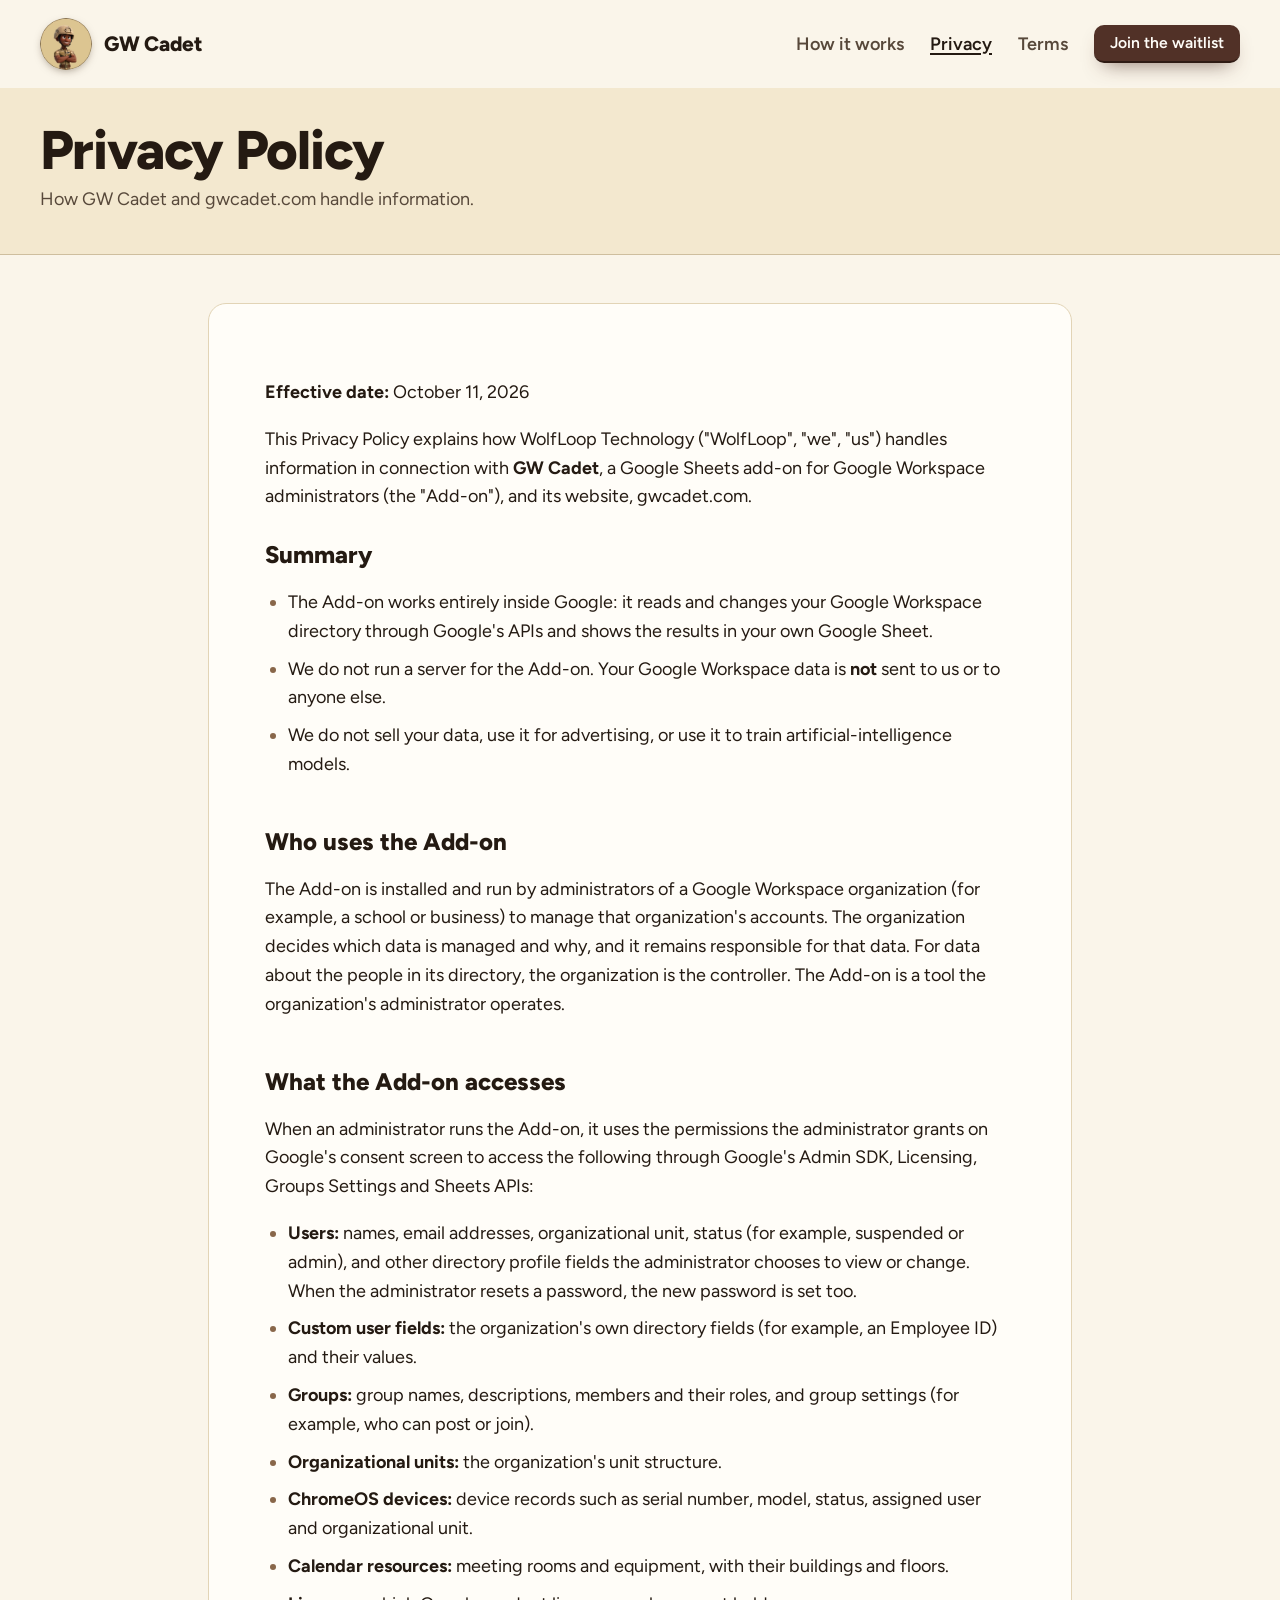
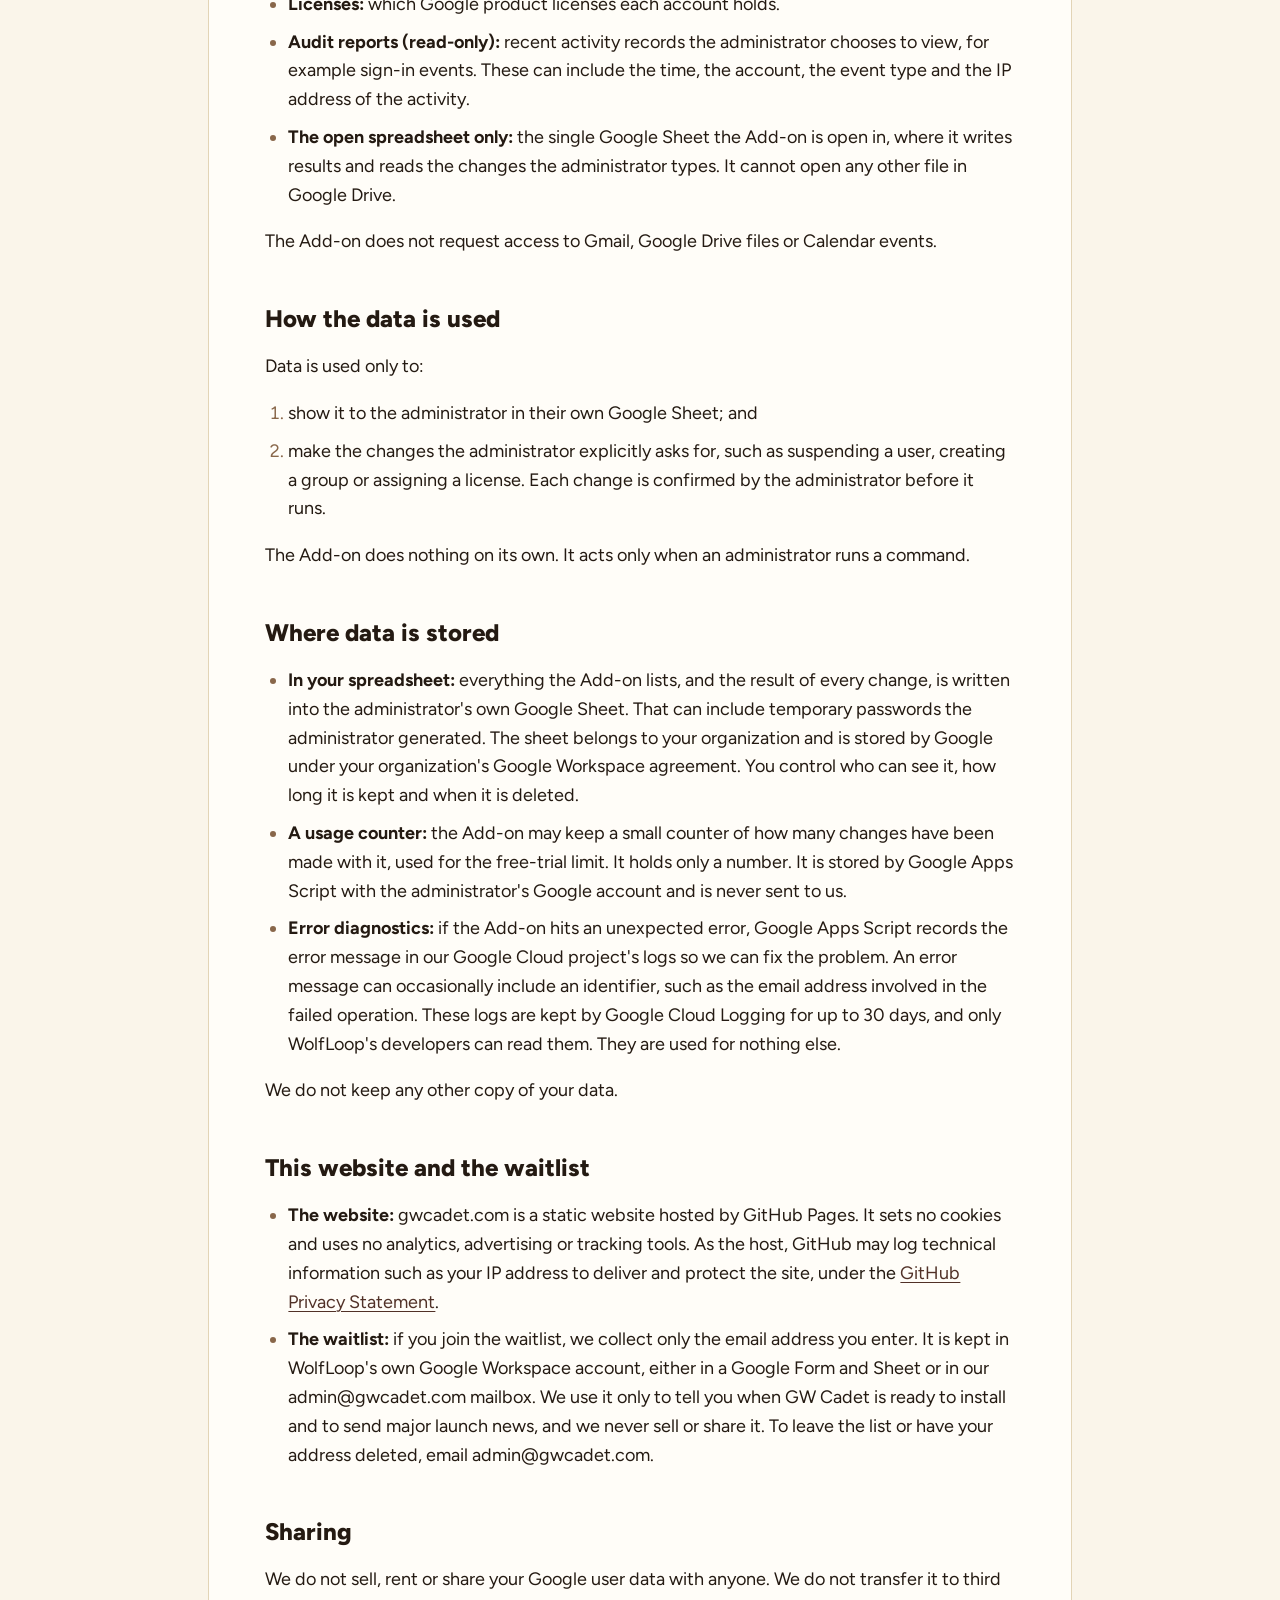
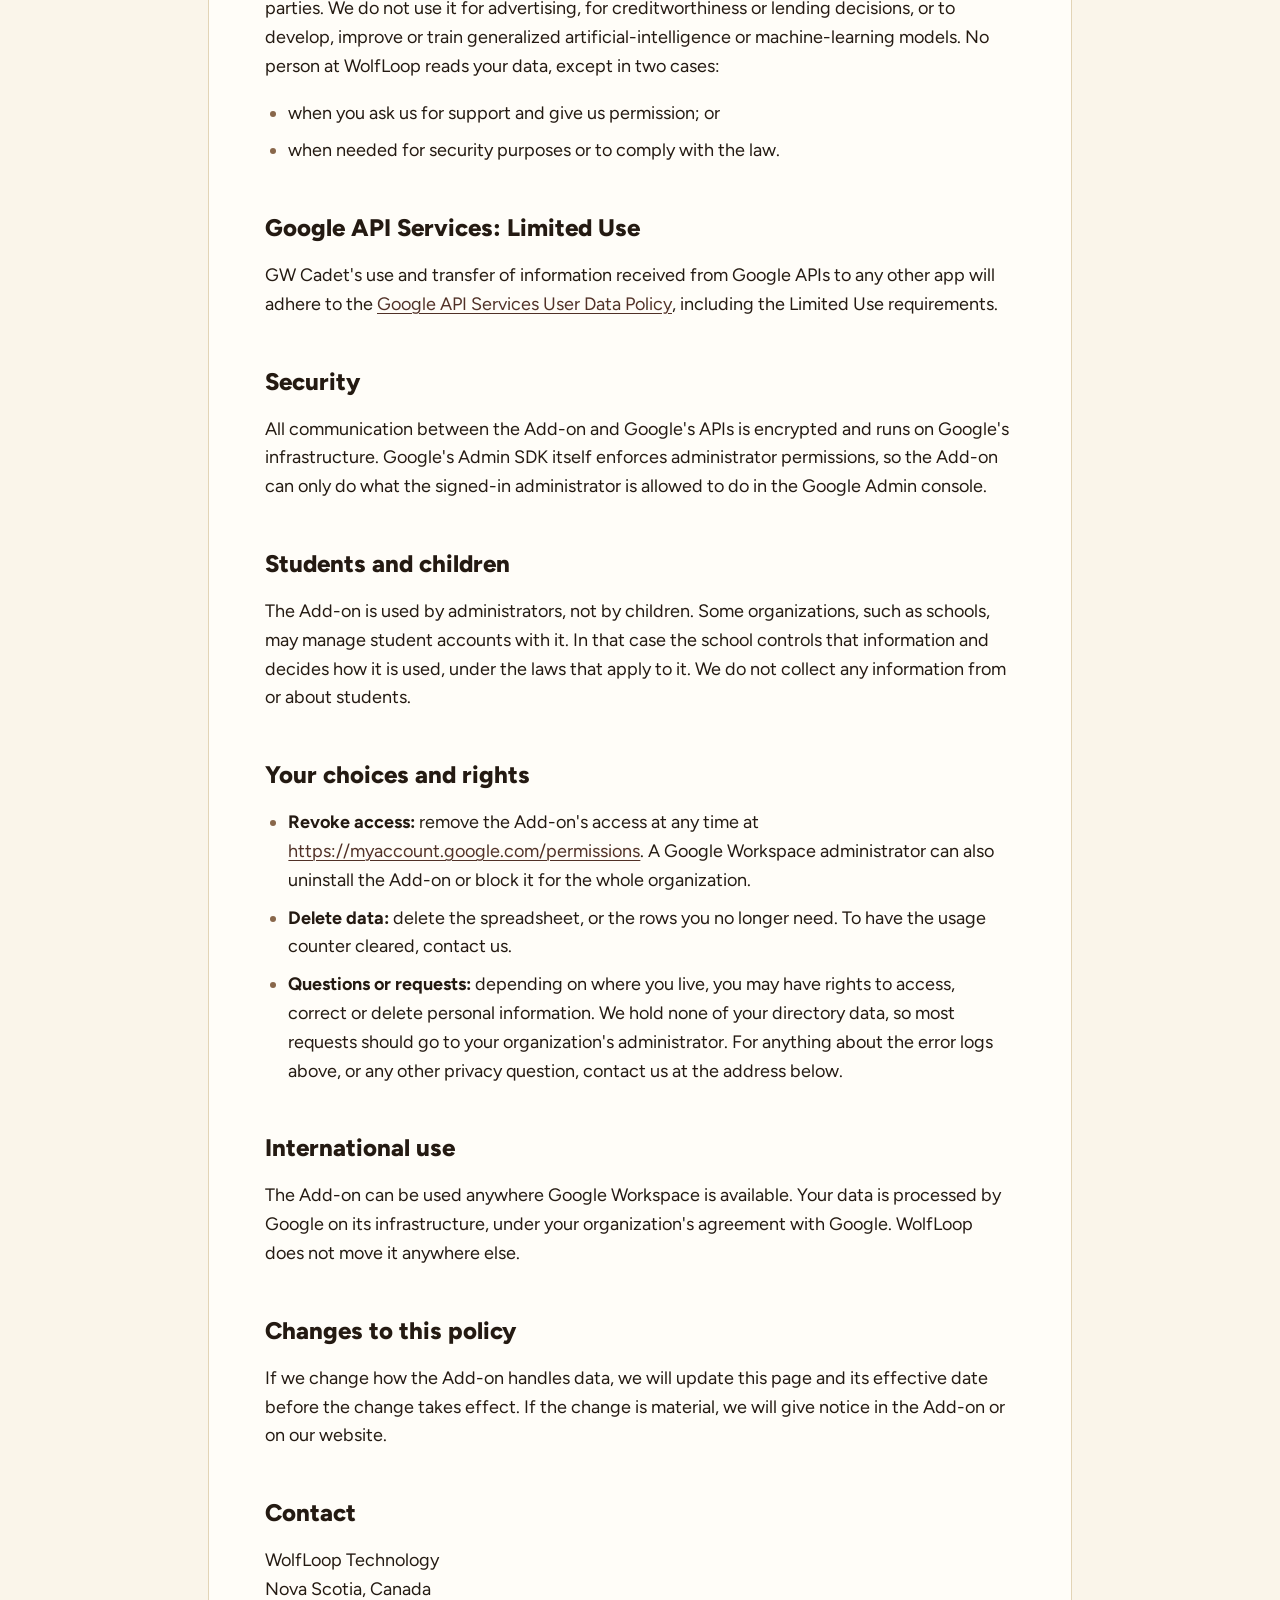
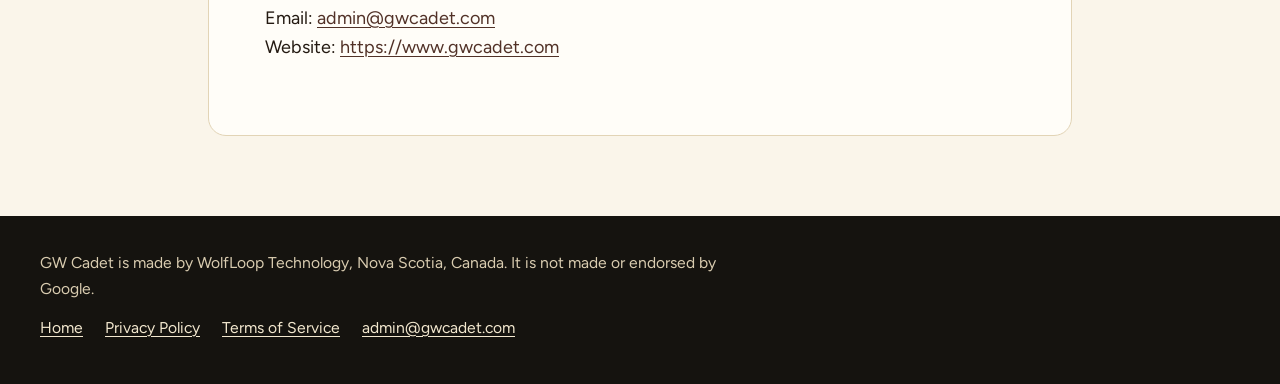
==== privacy/index.html @ 6e33fc62 "GW Cadet website: homepage, privacy policy and terms Static site for GitHub Pages at www.gwcadet.com" ====
<!doctype html>
<html lang="en">
<head>
<meta charset="utf-8">
<meta name="viewport" content="width=device-width, initial-scale=1">
<title>GW Cadet Privacy Policy</title>
<meta name="description" content="Privacy Policy for GW Cadet, a Google Sheets add-on for Google Workspace administrators, by WolfLoop Technology.">
<link rel="canonical" href="https://www.gwcadet.com/privacy/">
<meta name="theme-color" content="#dec492">
<link rel="icon" href="/favicon.png" type="image/png">
<link rel="apple-touch-icon" href="/apple-touch-icon.png">
<link rel="preload" href="/fonts/figtree.woff2" as="font" type="font/woff2" crossorigin>
<link rel="stylesheet" href="/css/site.css">
</head>
<body>
<a class="skip" href="#main">Skip to content</a>
<header class="site-nav">
  <div class="wrap">
    <a class="brand" href="/"><img src="/img/cadet-badge.webp" width="52" height="52" alt="">GW Cadet</a>
    <nav aria-label="Site">
      <ul class="nav-links">
        <li><a href="/#how">How it works</a></li>
        <li><a href="/privacy/" aria-current="page">Privacy</a></li>
        <li><a href="/terms/">Terms</a></li>
        <li class="cta"><a class="btn small" href="/#waitlist">Join the waitlist</a></li>
      </ul>
    </nav>
  </div>
</header>
<main id="main">
  <div class="legal-head">
    <div class="wrap">
      <h1>Privacy Policy</h1>
      <p>How GW Cadet and gwcadet.com handle information.</p>
    </div>
  </div>
  <div class="legal-body">
    <div class="wrap">
      <article>
<p><strong>Effective date:</strong> October 11, 2026</p>
<p>This Privacy Policy explains how WolfLoop Technology (&quot;WolfLoop&quot;, &quot;we&quot;, &quot;us&quot;) handles information in connection with <strong>GW Cadet</strong>, a Google Sheets add-on for Google Workspace administrators (the &quot;Add-on&quot;), and its website, gwcadet.com.</p>
<h2>Summary</h2>
<ul><li>The Add-on works entirely inside Google: it reads and changes your Google Workspace directory through Google's APIs and shows the results in your own Google Sheet.</li><li>We do not run a server for the Add-on. Your Google Workspace data is <strong>not</strong> sent to us or to anyone else.</li><li>We do not sell your data, use it for advertising, or use it to train artificial-intelligence models.</li></ul>
<h2>Who uses the Add-on</h2>
<p>The Add-on is installed and run by administrators of a Google Workspace organization (for example, a school or business) to manage that organization's accounts. The organization decides which data is managed and why, and it remains responsible for that data. For data about the people in its directory, the organization is the controller. The Add-on is a tool the organization's administrator operates.</p>
<h2>What the Add-on accesses</h2>
<p>When an administrator runs the Add-on, it uses the permissions the administrator grants on Google's consent screen to access the following through Google's Admin SDK, Licensing, Groups Settings and Sheets APIs:</p>
<ul><li><strong>Users:</strong> names, email addresses, organizational unit, status (for example, suspended or admin), and other directory profile fields the administrator chooses to view or change. When the administrator resets a password, the new password is set too.</li><li><strong>Custom user fields:</strong> the organization's own directory fields (for example, an Employee ID) and their values.</li><li><strong>Groups:</strong> group names, descriptions, members and their roles, and group settings (for example, who can post or join).</li><li><strong>Organizational units:</strong> the organization's unit structure.</li><li><strong>ChromeOS devices:</strong> device records such as serial number, model, status, assigned user and organizational unit.</li><li><strong>Calendar resources:</strong> meeting rooms and equipment, with their buildings and floors.</li><li><strong>Licenses:</strong> which Google product licenses each account holds.</li><li><strong>Audit reports (read-only):</strong> recent activity records the administrator chooses to view, for example sign-in events. These can include the time, the account, the event type and the IP address of the activity.</li><li><strong>The open spreadsheet only:</strong> the single Google Sheet the Add-on is open in, where it writes results and reads the changes the administrator types. It cannot open any other file in Google Drive.</li></ul>
<p>The Add-on does not request access to Gmail, Google Drive files or Calendar events.</p>
<h2>How the data is used</h2>
<p>Data is used only to:</p>
<ol><li>show it to the administrator in their own Google Sheet; and</li><li>make the changes the administrator explicitly asks for, such as suspending a user, creating a group or assigning a license. Each change is confirmed by the administrator before it runs.</li></ol>
<p>The Add-on does nothing on its own. It acts only when an administrator runs a command.</p>
<h2>Where data is stored</h2>
<ul><li><strong>In your spreadsheet:</strong> everything the Add-on lists, and the result of every change, is written into the administrator's own Google Sheet. That can include temporary passwords the administrator generated. The sheet belongs to your organization and is stored by Google under your organization's Google Workspace agreement. You control who can see it, how long it is kept and when it is deleted.</li><li><strong>A usage counter:</strong> the Add-on may keep a small counter of how many changes have been made with it, used for the free-trial limit. It holds only a number. It is stored by Google Apps Script with the administrator's Google account and is never sent to us.</li><li><strong>Error diagnostics:</strong> if the Add-on hits an unexpected error, Google Apps Script records the error message in our Google Cloud project's logs so we can fix the problem. An error message can occasionally include an identifier, such as the email address involved in the failed operation. These logs are kept by Google Cloud Logging for up to 30 days, and only WolfLoop's developers can read them. They are used for nothing else.</li></ul>
<p>We do not keep any other copy of your data.</p>
<h2>This website and the waitlist</h2>
<ul><li><strong>The website:</strong> gwcadet.com is a static website hosted by GitHub Pages. It sets no cookies and uses no analytics, advertising or tracking tools. As the host, GitHub may log technical information such as your IP address to deliver and protect the site, under the <a href="https://docs.github.com/en/site-policy/privacy-policies/github-general-privacy-statement">GitHub Privacy Statement</a>.</li><li><strong>The waitlist:</strong> if you join the waitlist, we collect only the email address you enter. It is kept in WolfLoop's own Google Workspace account, either in a Google Form and Sheet or in our admin@gwcadet.com mailbox. We use it only to tell you when GW Cadet is ready to install and to send major launch news, and we never sell or share it. To leave the list or have your address deleted, email admin@gwcadet.com.</li></ul>
<h2>Sharing</h2>
<p>We do not sell, rent or share your Google user data with anyone. We do not transfer it to third parties. We do not use it for advertising, for creditworthiness or lending decisions, or to develop, improve or train generalized artificial-intelligence or machine-learning models. No person at WolfLoop reads your data, except in two cases:</p>
<ul><li>when you ask us for support and give us permission; or</li><li>when needed for security purposes or to comply with the law.</li></ul>
<h2>Google API Services: Limited Use</h2>
<p>GW Cadet's use and transfer of information received from Google APIs to any other app will adhere to the <a href="https://developers.google.com/terms/api-services-user-data-policy">Google API Services User Data Policy</a>, including the Limited Use requirements.</p>
<h2>Security</h2>
<p>All communication between the Add-on and Google's APIs is encrypted and runs on Google's infrastructure. Google's Admin SDK itself enforces administrator permissions, so the Add-on can only do what the signed-in administrator is allowed to do in the Google Admin console.</p>
<h2>Students and children</h2>
<p>The Add-on is used by administrators, not by children. Some organizations, such as schools, may manage student accounts with it. In that case the school controls that information and decides how it is used, under the laws that apply to it. We do not collect any information from or about students.</p>
<h2>Your choices and rights</h2>
<ul><li><strong>Revoke access:</strong> remove the Add-on's access at any time at <a href="https://myaccount.google.com/permissions">https://myaccount.google.com/permissions</a>. A Google Workspace administrator can also uninstall the Add-on or block it for the whole organization.</li><li><strong>Delete data:</strong> delete the spreadsheet, or the rows you no longer need. To have the usage counter cleared, contact us.</li><li><strong>Questions or requests:</strong> depending on where you live, you may have rights to access, correct or delete personal information. We hold none of your directory data, so most requests should go to your organization's administrator. For anything about the error logs above, or any other privacy question, contact us at the address below.</li></ul>
<h2>International use</h2>
<p>The Add-on can be used anywhere Google Workspace is available. Your data is processed by Google on its infrastructure, under your organization's agreement with Google. WolfLoop does not move it anywhere else.</p>
<h2>Changes to this policy</h2>
<p>If we change how the Add-on handles data, we will update this page and its effective date before the change takes effect. If the change is material, we will give notice in the Add-on or on our website.</p>
<h2>Contact</h2>
<p>WolfLoop Technology<br>Nova Scotia, Canada<br>Email: <a href="mailto:admin@gwcadet.com">admin@gwcadet.com</a><br>Website: <a href="https://www.gwcadet.com">https://www.gwcadet.com</a></p>
      </article>
    </div>
  </div>
</main>
<footer class="foot">
  <div class="wrap">
    <p>GW Cadet is made by WolfLoop Technology, Nova Scotia, Canada. It is not made or endorsed by Google.</p>
    <nav aria-label="Footer"><a href="/">Home</a><a href="/privacy/">Privacy Policy</a><a href="/terms/">Terms of Service</a><a href="mailto:admin@gwcadet.com">admin@gwcadet.com</a></nav>
  </div>
</footer>
</body>
</html>
---- css/site.css ----
@import url("/fonts/fonts.css");

:root {
  /* from the cadet: desert sand, khaki, camo brown, boot leather, name tape */
  --sand: #dec492;
  --sand-soft: #f3e8cf;
  --sand-pale: #faf5ea;
  --khaki: #a08962;
  --camo: #89674a;
  --leather: #513127;
  --leather-hi: #6b4130;
  --tape: #15130f;
  --tape-text: #f3e8cf;
  --ink: #241a12;
  --ink-soft: #57483a;
  --line: #e2d4b6;
  --white: #fffdf8;
  /* result states, matching the add-on */
  --done: #2f7d4a;
  --already: #2f5fae;
  --error: #b5372f;

  --font: "Figtree", "Segoe UI", system-ui, sans-serif;
  --wrap: 1200px;
  --ease-out: cubic-bezier(.16, 1, .3, 1);
}

*, *::before, *::after { box-sizing: border-box; }
html { scroll-behavior: smooth; scrollbar-color: var(--khaki) var(--sand-soft); }
@media (prefers-reduced-motion: reduce) { html { scroll-behavior: auto; } }

body {
  margin: 0;
  color: var(--ink);
  background: var(--sand-pale);
  font: 400 1.125rem/1.6 var(--font);
  -webkit-font-smoothing: antialiased;
}
h1, h2, h3 { text-wrap: balance; }
::selection { background: var(--sand); color: var(--ink); }
img { max-width: 100%; height: auto; }
a { color: var(--leather); text-underline-offset: .18em; text-decoration-thickness: 1px; }
a:hover { text-decoration-thickness: 2px; }
:focus-visible { outline: 3px solid var(--camo); outline-offset: 3px; border-radius: 6px; }

.wrap { width: min(var(--wrap), calc(100% - 32px)); margin: 0 auto; }
.visually-hidden { position: absolute !important; width: 1px; height: 1px; margin: -1px; overflow: hidden; clip: rect(0 0 0 0); white-space: nowrap; border: 0; }
.skip { position: absolute; left: 16px; top: -60px; z-index: 50; padding: 10px 16px; border-radius: 8px; background: var(--tape); color: var(--tape-text); font-weight: 700; text-decoration: none; }
.skip:focus { top: 12px; }

/* name tape: the black GW patch on the uniform, used for labels */
.tape {
  display: inline-block;
  padding: 5px 12px 4px;
  border-radius: 4px;
  background: var(--tape);
  color: var(--tape-text);
  font: 800 .78rem/1.2 var(--font);
  letter-spacing: .14em;
  text-transform: uppercase;
  box-shadow: inset 0 0 0 2px #2e2a22;
}

/* ---------------------------------------------------------------- nav -- */
.site-nav { position: relative; z-index: 2; }
.site-nav .wrap { display: flex; align-items: center; justify-content: space-between; gap: 16px; padding: 18px 0; }
.brand { display: inline-flex; align-items: center; gap: 12px; color: var(--ink); text-decoration: none; font-weight: 800; font-size: 1.3rem; letter-spacing: -.01em; }
.brand img { width: 52px; height: 52px; border-radius: 50%; box-shadow: 0 3px 8px -3px rgba(60,40,20,.5); }
.nav-links { display: flex; align-items: center; gap: 26px; margin: 0; padding: 0; list-style: none; }
.nav-links a { color: var(--ink-soft); font-weight: 600; text-decoration: none; }
.nav-links a:hover, .nav-links a[aria-current="page"] { color: var(--ink); text-decoration: underline; text-decoration-thickness: 2px; }
.nav-links .btn, .nav-links .btn:hover { color: var(--white); text-decoration: none; }

/* ------------------------------------------------------------ buttons -- */
.btn {
  display: inline-flex; align-items: center; justify-content: center;
  padding: 14px 22px;
  border: 0; border-radius: 12px;
  background: var(--leather);
  color: var(--white);
  font: 700 1.05rem/1 var(--font);
  text-decoration: none;
  cursor: pointer;
  box-shadow: 0 10px 20px -10px rgba(81,49,39,.7);
  border-bottom: 2px solid #2f1b14;
  transition: transform .2s var(--ease-out), background .2s var(--ease-out);
}
.btn:hover { background: var(--leather-hi); transform: translateY(-1px); }
.btn:active { transform: translateY(1px); }
.btn[disabled] { opacity: .7; cursor: progress; }
.btn.small { padding: 10px 16px; font-size: .98rem; border-radius: 10px; }

/* --------------------------------------------------------------- hero -- */
.hero {
  position: relative;
  overflow: hidden;
  background: var(--sand-soft);
}
.hero .wrap {
  display: grid;
  grid-template-columns: 1.02fr .98fr;
  gap: 40px;
  align-items: center;
  padding: 28px 0 0;
  min-height: 640px;
}
.hero h1 {
  margin: 0 0 18px;
  font-size: clamp(2.6rem, 5vw, 4.25rem);
  line-height: 1.04;
  letter-spacing: -.025em;
  font-weight: 800;
}
.hero .sub { max-width: 46ch; margin: 0 0 30px; font-size: 1.25rem; color: var(--ink-soft); }

.waitlist { max-width: 520px; }
.waitlist .row { display: flex; gap: 10px; flex-wrap: wrap; }
.waitlist label { display: block; margin: 0 0 8px; font-weight: 700; font-size: .95rem; }
.waitlist input {
  flex: 1 1 240px; min-width: 0;
  padding: 14px 16px;
  border: 1.5px solid #c9b48a;
  border-radius: 12px;
  background: var(--white);
  color: var(--ink);
  font: 500 1.05rem/1.2 var(--font);
}
.waitlist input::placeholder { color: #7a6a58; }
.waitlist input:focus { outline: none; border-color: var(--camo); box-shadow: 0 0 0 3px rgba(137,103,74,.25); }
.waitlist input[aria-invalid="true"] { border-color: var(--error); }
.form-note { min-height: 1.5em; margin: 10px 0 0; font-size: .98rem; color: var(--ink-soft); }
.form-note[data-state="error"] { color: var(--error); }
.form-note[data-state="done"] { color: var(--done); font-weight: 700; }

/* the cadet stands in front of the product */
.stage { position: relative; align-self: end; height: 600px; }
.stage .cadet {
  position: absolute;
  z-index: 2;
  left: 2%;
  bottom: 0;
  height: 96%;
  width: auto;
  filter: drop-shadow(0 18px 18px rgba(60,40,20,.25));
}
.stage .ground {
  position: absolute; left: -4%; bottom: -26px; width: 62%; height: 60px;
  border-radius: 50%;
  background: radial-gradient(closest-side, rgba(81,49,39,.28), rgba(81,49,39,0));
}
.shot {
  position: absolute;
  margin: 0;
  background: var(--white);
  border-radius: 14px;
  padding: 10px;
  box-shadow: 0 24px 40px -22px rgba(60,40,20,.55), 0 0 0 1px var(--line);
}
.shot img { display: block; border-radius: 6px; }
.shot figcaption { padding: 8px 4px 2px; font-size: .9rem; color: var(--ink-soft); }
.shot.results { right: 0; top: 40px; width: 68%; z-index: 1; }
.shot.results img { width: 100%; }
.shot.confirm { right: 2%; top: 236px; width: 56%; z-index: 1; }
.shot.confirm img { width: 100%; }
.hero .tape.sample { position: absolute; right: 2%; bottom: 24px; z-index: 3; }

/* ----------------------------------------------------------- sections -- */
.section { padding: 88px 0; }
.section.alt { background: var(--sand-pale); border-top: 1px solid rgba(160,137,98,.45); border-bottom: 1px solid rgba(160,137,98,.45); }
.section h2 {
  margin: 0 0 14px;
  font-size: clamp(2rem, 3.4vw, 2.75rem);
  line-height: 1.1;
  letter-spacing: -.02em;
  font-weight: 800;
}
.section .intro { max-width: 60ch; margin: 0 0 40px; font-size: 1.2rem; color: var(--ink-soft); }

.steps { display: grid; grid-template-columns: repeat(3, 1fr); gap: 32px; margin: 0; padding: 0; list-style: none; counter-reset: s; }
.steps li { counter-increment: s; }
.steps .num {
  display: inline-grid; place-items: center;
  width: 44px; height: 44px;
  border-radius: 50%;
  background: var(--sand);
  color: var(--ink);
  font-weight: 800;
  box-shadow: inset 0 0 0 2px var(--khaki);
}
.steps h3 { margin: 14px 0 6px; font-size: 1.35rem; font-weight: 800; }
.steps p { margin: 0 0 18px; color: var(--ink-soft); }
.steps figure { margin: 0; padding: 8px; background: var(--sand-pale); border: 1px solid var(--line); border-radius: 12px; }
.steps figure img { display: block; width: auto; max-width: 100%; margin: 0 auto; border-radius: 6px; }

.areas { display: grid; grid-template-columns: repeat(2, 1fr); gap: 0 48px; margin: 0; padding: 0; list-style: none; }
.areas li { padding: 20px 0; border-top: 1px solid rgba(160,137,98,.45); }
.areas b { display: block; margin: 0 0 4px; font-size: 1.2rem; font-weight: 800; }
.areas span { color: var(--ink-soft); }

.privacy { display: grid; grid-template-columns: 220px 1fr; gap: 48px; align-items: center; }
.privacy .badge { width: 220px; height: 220px; border-radius: 50%; box-shadow: 0 20px 34px -18px rgba(60,40,20,.6); }
.facts { margin: 0 0 22px; padding: 0; list-style: none; }
.facts li { position: relative; max-width: 64ch; padding: 0 0 14px 34px; }
.facts li::before {
  content: ""; position: absolute; left: 4px; top: .42em;
  width: 15px; height: 8px;
  border-left: 3px solid var(--done); border-bottom: 3px solid var(--done);
  transform: rotate(-45deg);
}
.links-row { display: flex; flex-wrap: wrap; gap: 10px 26px; margin: 0; font-weight: 700; }

.close { background: var(--sand); }
.close .wrap { display: grid; grid-template-columns: 1.1fr .9fr; gap: 48px; align-items: center; }
.close p { margin: 0 0 14px; max-width: 52ch; color: #3d2f22; }
.close .card { padding: 28px; border-radius: 18px; background: var(--white); box-shadow: 0 24px 40px -24px rgba(60,40,20,.6); }
.close .card h3 { margin: 0 0 6px; font-size: 1.4rem; font-weight: 800; }
.close .card p { margin: 0 0 18px; color: var(--ink-soft); }

/* ---------------------------------------------------------------- foot -- */
.foot { padding: 34px 0 44px; background: var(--tape); color: #d9ccb0; font-size: .98rem; }
.foot .wrap { display: flex; flex-wrap: wrap; justify-content: space-between; gap: 14px 30px; }
.foot p { margin: 0; max-width: 70ch; }
.foot nav { display: flex; flex-wrap: wrap; gap: 8px 22px; }
.foot a { color: var(--tape-text); }

/* --------------------------------------------------------- legal pages -- */
.legal-head { background: var(--sand-soft); border-bottom: 1px solid rgba(160,137,98,.45); }
.legal-head .wrap { padding: 34px 0 40px; }
.legal-head h1 { margin: 0 0 6px; font-size: clamp(2.4rem, 5vw, 3.4rem); line-height: 1.05; letter-spacing: -.02em; font-weight: 800; }
.legal-head p { margin: 0; color: var(--ink-soft); }
.legal-body { padding: 48px 0 80px; }
.legal-body article { max-width: 72ch; margin: 0 auto; padding: clamp(24px, 5vw, 56px); background: var(--white); border: 1px solid var(--line); border-radius: 18px; overflow-wrap: break-word; }
.legal-body h2 { margin: 2em 0 .5em; font-size: 1.5rem; line-height: 1.25; font-weight: 800; }
.legal-body h2:first-of-type { margin-top: 1.2em; }
.legal-body ul, .legal-body ol { padding-left: 1.3em; }
.legal-body li { margin: 0 0 .5em; }
.legal-body li::marker { color: var(--camo); }

/* --------------------------------------------------------- responsive -- */
@media (max-width: 900px) {
  .hero .wrap { grid-template-columns: 1fr; min-height: 0; padding-top: 12px; }
  .stage { height: 500px; }
  .stage .cadet { height: 88%; bottom: 40px; }
  .stage .ground { bottom: 14px; }
  .shot.results { width: 62%; top: 20px; }
  .shot.confirm { width: 54%; top: 170px; right: 0; }
  .hero .tape.sample { bottom: 6px; }
  .steps, .areas { grid-template-columns: 1fr; }
  .privacy, .close .wrap { grid-template-columns: 1fr; gap: 28px; }
  .privacy .badge { width: 160px; height: 160px; }
  .nav-links li:not(.cta) { display: none; }
  .section { padding: 64px 0; }
}
@media (max-width: 480px) {
  .stage { height: 470px; }
  .shot.results { width: 64%; }
  .shot.confirm { width: 60%; top: 150px; }
  .brand img { width: 44px; height: 44px; }
}
@media (prefers-reduced-motion: reduce) {
  *, *::before, *::after { animation-duration: .001ms !important; transition-duration: .001ms !important; }
}

.wide-shot { margin: 34px 0 0; max-width: 560px; padding: 10px; background: var(--white); border-radius: 12px; box-shadow: 0 0 0 1px var(--line), 0 20px 30px -24px rgba(60,40,20,.5); }
.wide-shot img { display: block; width: 100%; border-radius: 6px; }
.wide-shot figcaption { padding: 8px 4px 2px; font-size: .9rem; color: var(--ink-soft); }
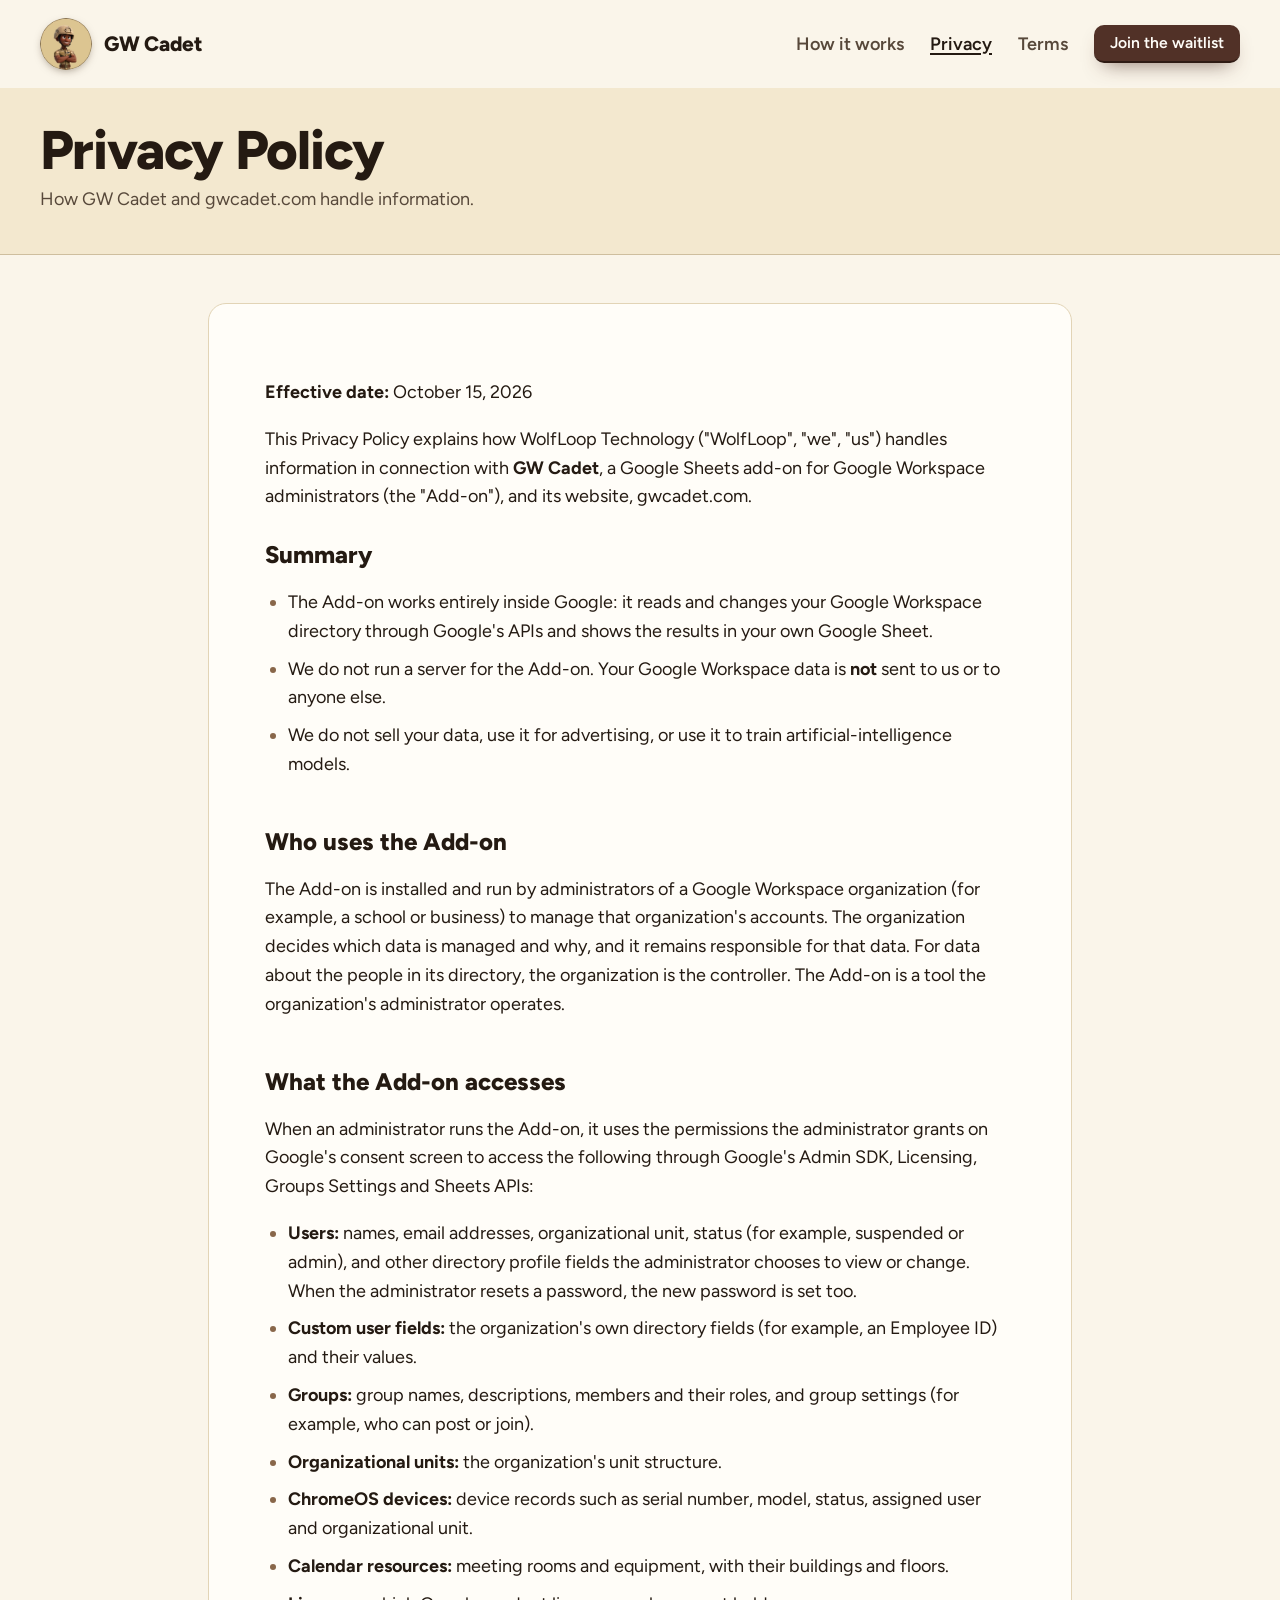
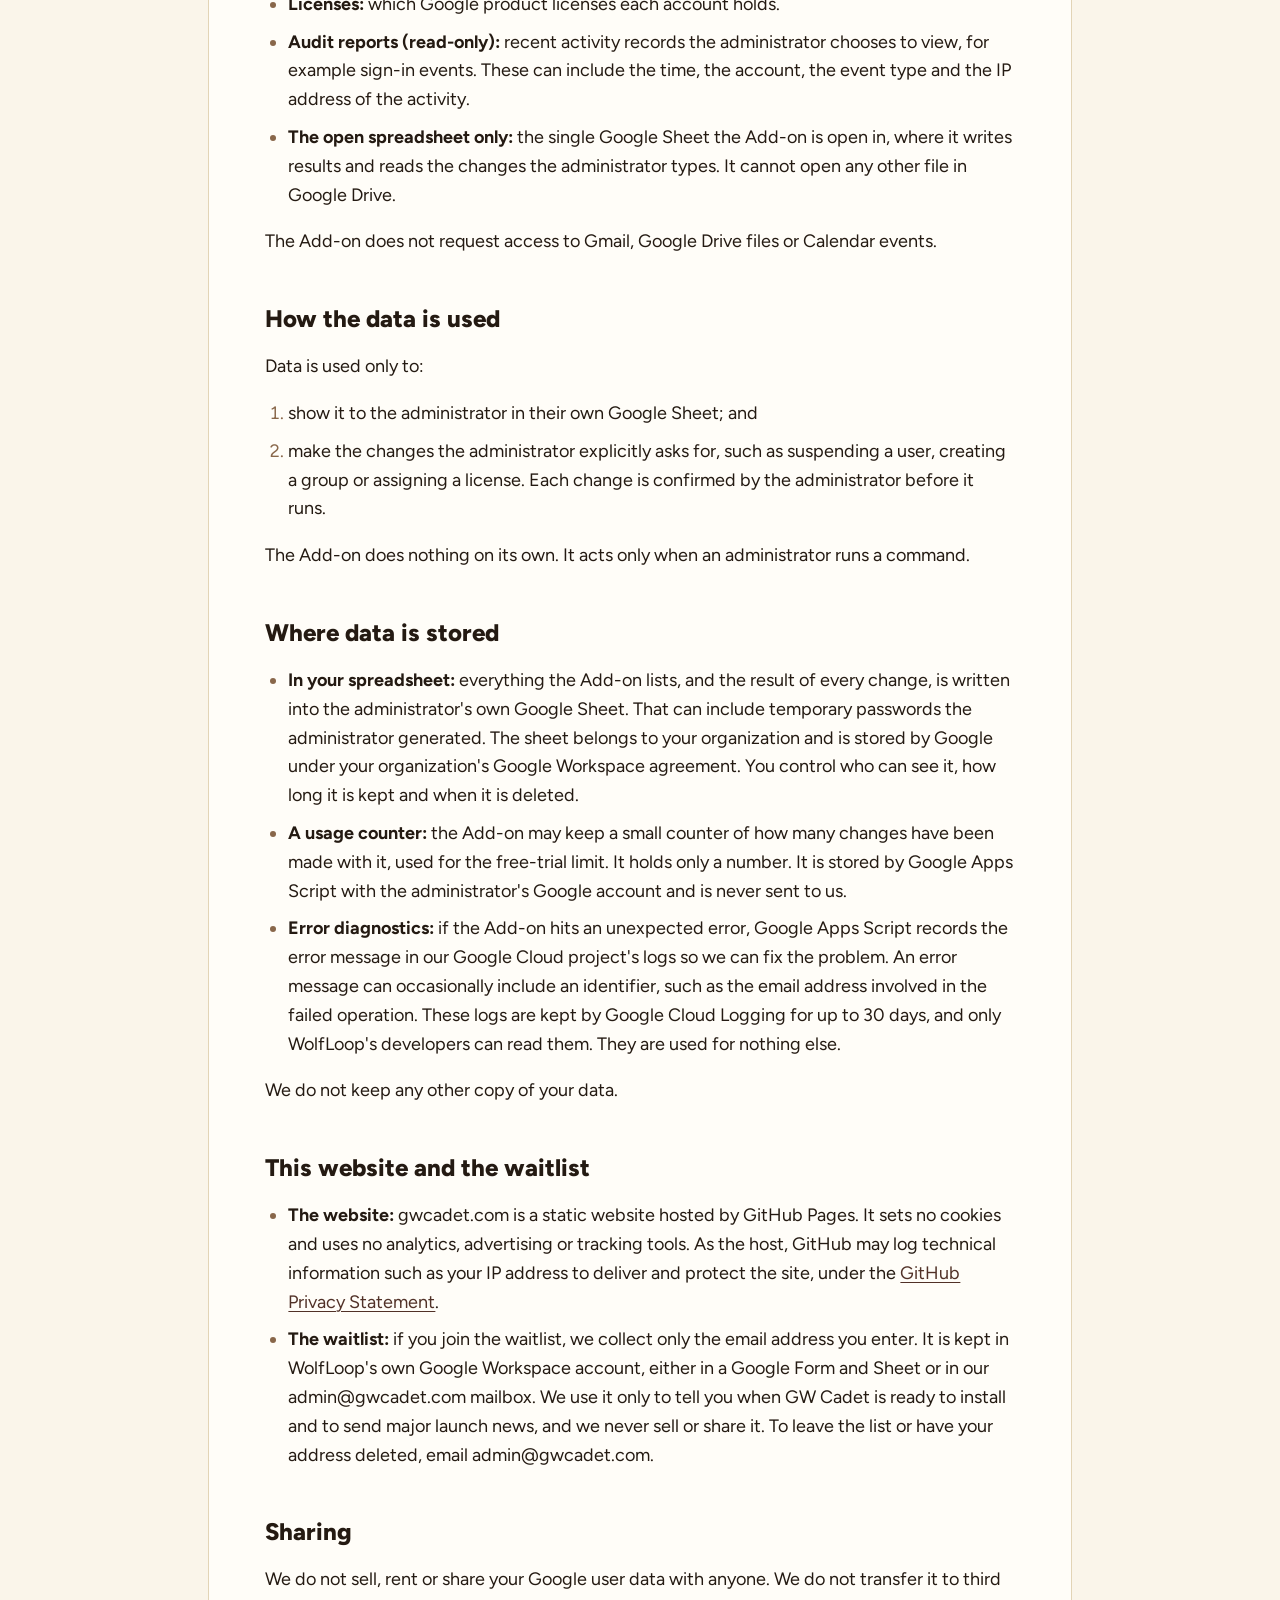
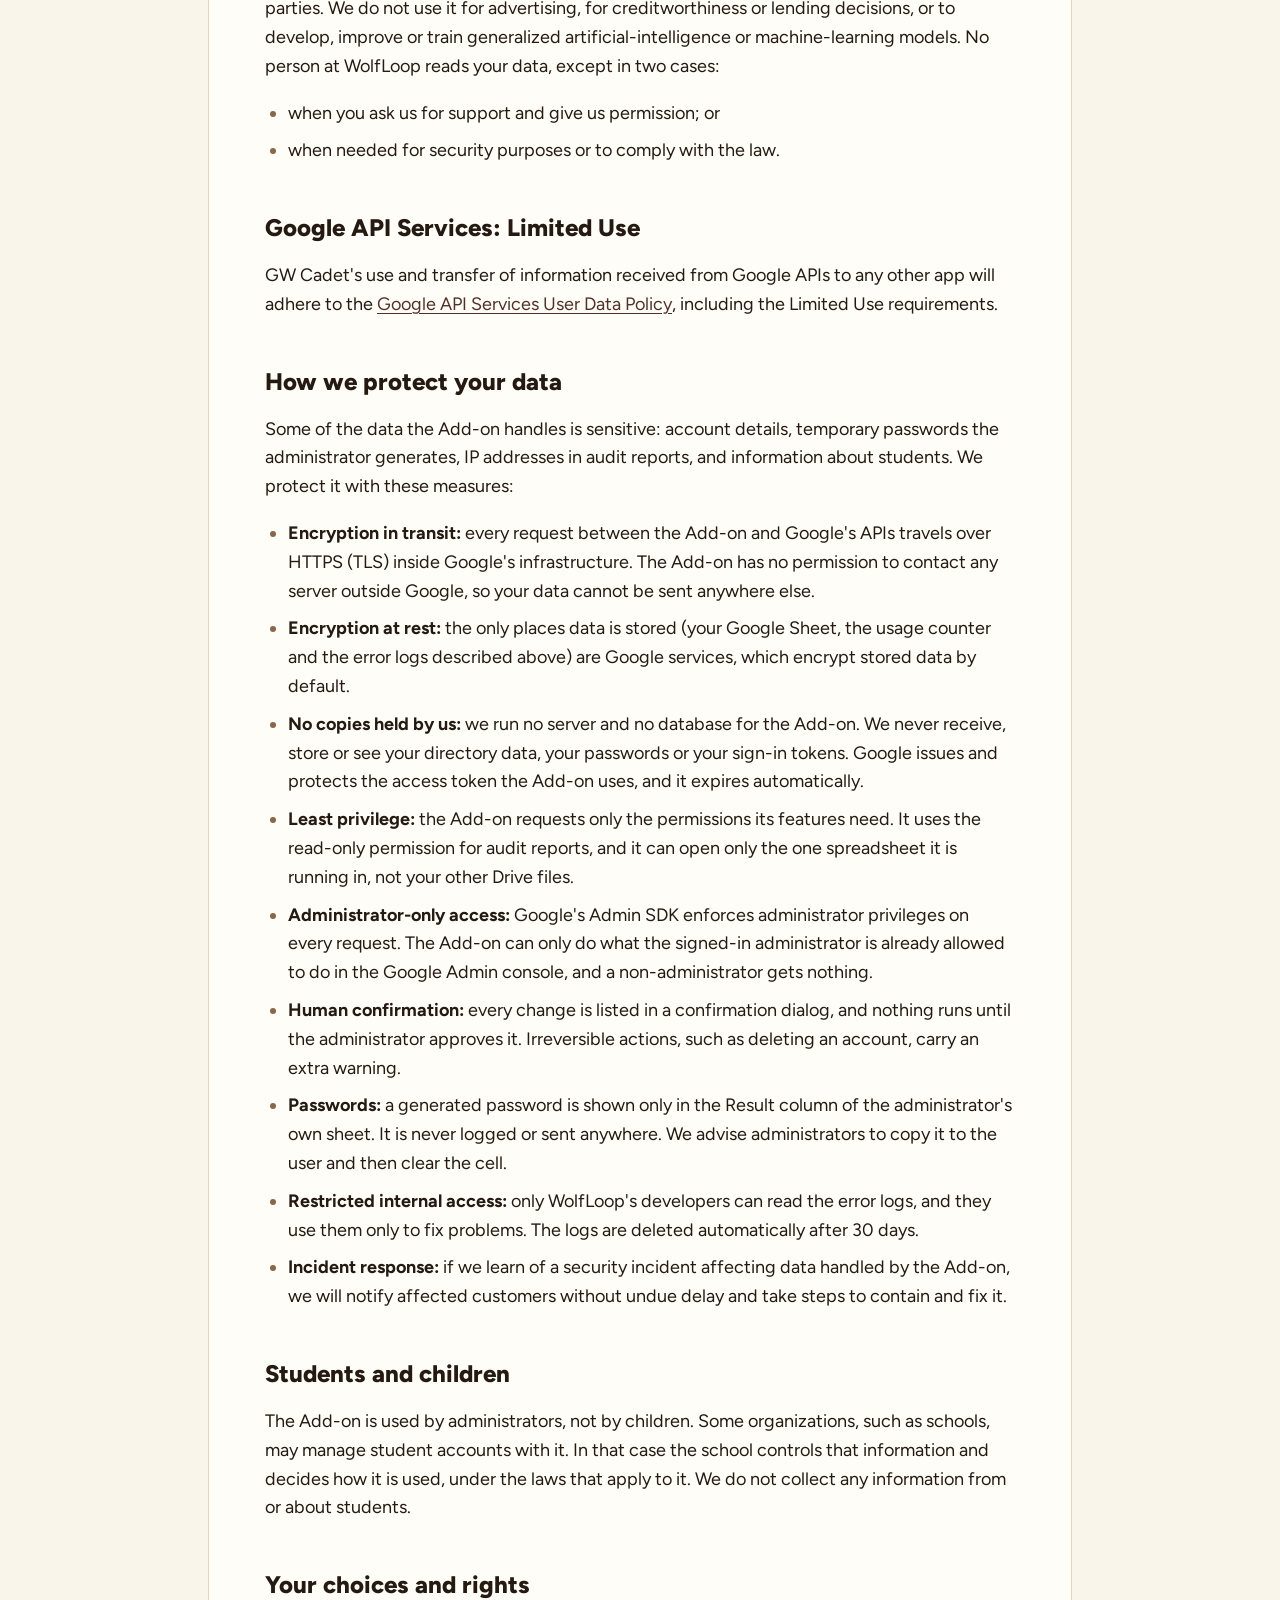
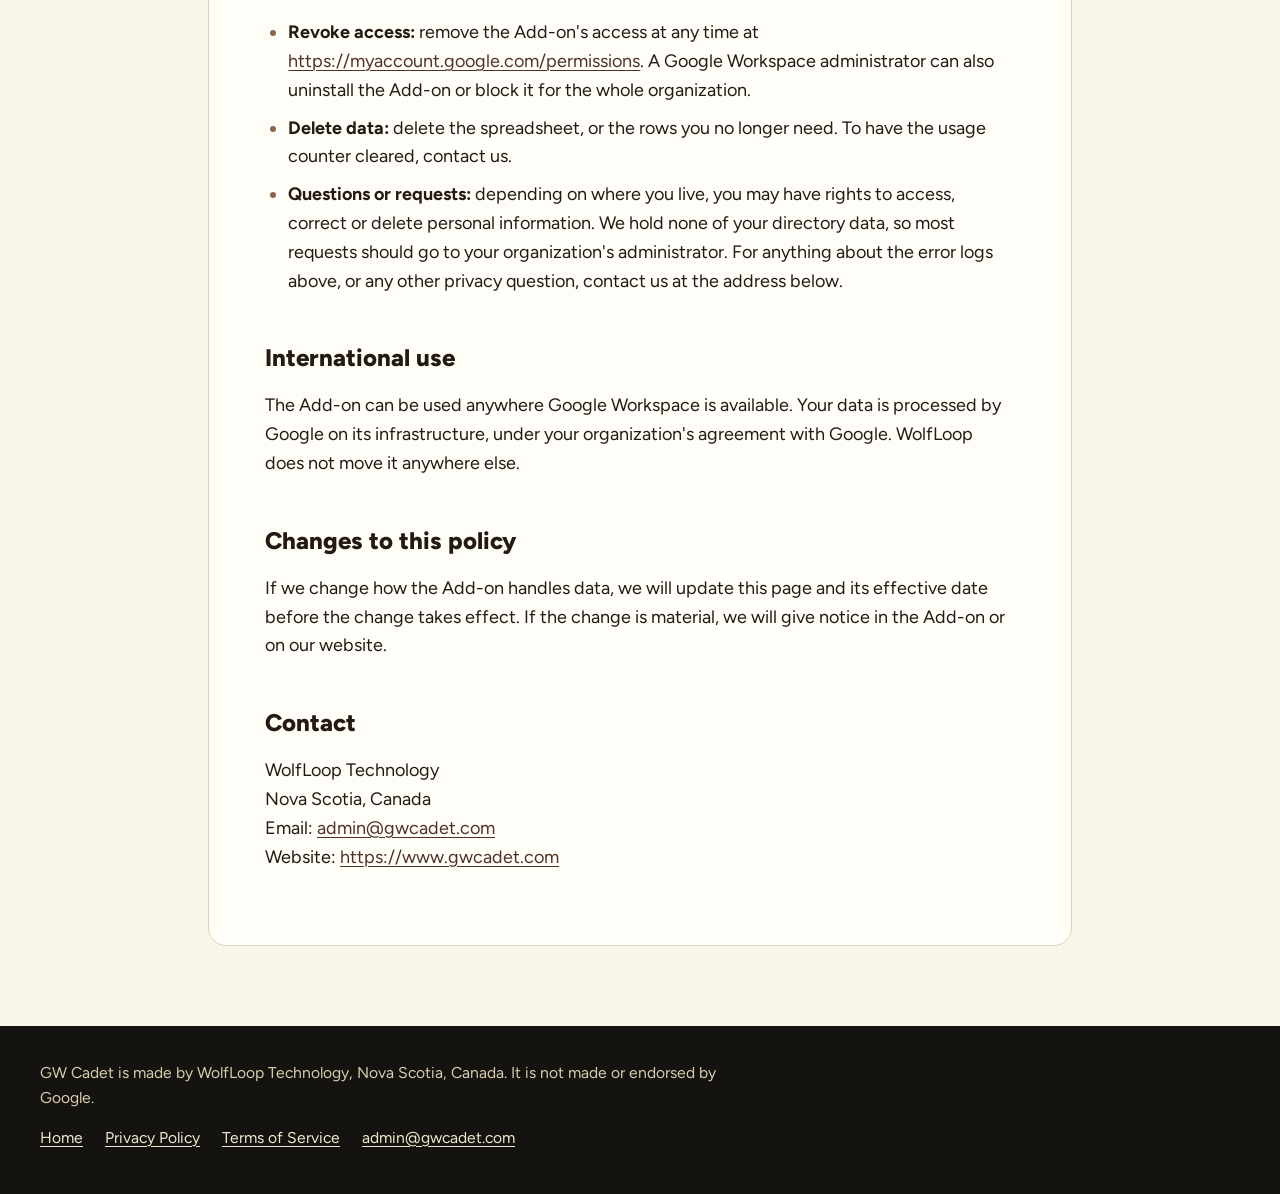
==== commit d08cefa1: "Privacy policy: add data protection section for sensitive data Co-Authored-By: Claude Opus 5.5 <nore" ====
--- a/privacy/index.html
+++ b/privacy/index.html
@@ -10,7 +10,7 @@
 <link rel="icon" href="/favicon.png" type="image/png">
 <link rel="apple-touch-icon" href="/apple-touch-icon.png">
 <link rel="preload" href="/fonts/figtree.woff2" as="font" type="font/woff2" crossorigin>
-<link rel="stylesheet" href="/css/site.css">
+<link rel="stylesheet" href="/css/site.css?v=20261012">
 </head>
 <body>
 <a class="skip" href="#main">Skip to content</a>
@@ -37,7 +37,7 @@
   <div class="legal-body">
     <div class="wrap">
       <article>
-<p><strong>Effective date:</strong> October 11, 2026</p>
+<p><strong>Effective date:</strong> October 15, 2026</p>
 <p>This Privacy Policy explains how WolfLoop Technology (&quot;WolfLoop&quot;, &quot;we&quot;, &quot;us&quot;) handles information in connection with <strong>GW Cadet</strong>, a Google Sheets add-on for Google Workspace administrators (the &quot;Add-on&quot;), and its website, gwcadet.com.</p>
 <h2>Summary</h2>
 <ul><li>The Add-on works entirely inside Google: it reads and changes your Google Workspace directory through Google's APIs and shows the results in your own Google Sheet.</li><li>We do not run a server for the Add-on. Your Google Workspace data is <strong>not</strong> sent to us or to anyone else.</li><li>We do not sell your data, use it for advertising, or use it to train artificial-intelligence models.</li></ul>
@@ -61,8 +61,9 @@
 <ul><li>when you ask us for support and give us permission; or</li><li>when needed for security purposes or to comply with the law.</li></ul>
 <h2>Google API Services: Limited Use</h2>
 <p>GW Cadet's use and transfer of information received from Google APIs to any other app will adhere to the <a href="https://developers.google.com/terms/api-services-user-data-policy">Google API Services User Data Policy</a>, including the Limited Use requirements.</p>
-<h2>Security</h2>
-<p>All communication between the Add-on and Google's APIs is encrypted and runs on Google's infrastructure. Google's Admin SDK itself enforces administrator permissions, so the Add-on can only do what the signed-in administrator is allowed to do in the Google Admin console.</p>
+<h2>How we protect your data</h2>
+<p>Some of the data the Add-on handles is sensitive: account details, temporary passwords the administrator generates, IP addresses in audit reports, and information about students. We protect it with these measures:</p>
+<ul><li><strong>Encryption in transit:</strong> every request between the Add-on and Google's APIs travels over HTTPS (TLS) inside Google's infrastructure. The Add-on has no permission to contact any server outside Google, so your data cannot be sent anywhere else.</li><li><strong>Encryption at rest:</strong> the only places data is stored (your Google Sheet, the usage counter and the error logs described above) are Google services, which encrypt stored data by default.</li><li><strong>No copies held by us:</strong> we run no server and no database for the Add-on. We never receive, store or see your directory data, your passwords or your sign-in tokens. Google issues and protects the access token the Add-on uses, and it expires automatically.</li><li><strong>Least privilege:</strong> the Add-on requests only the permissions its features need. It uses the read-only permission for audit reports, and it can open only the one spreadsheet it is running in, not your other Drive files.</li><li><strong>Administrator-only access:</strong> Google's Admin SDK enforces administrator privileges on every request. The Add-on can only do what the signed-in administrator is already allowed to do in the Google Admin console, and a non-administrator gets nothing.</li><li><strong>Human confirmation:</strong> every change is listed in a confirmation dialog, and nothing runs until the administrator approves it. Irreversible actions, such as deleting an account, carry an extra warning.</li><li><strong>Passwords:</strong> a generated password is shown only in the Result column of the administrator's own sheet. It is never logged or sent anywhere. We advise administrators to copy it to the user and then clear the cell.</li><li><strong>Restricted internal access:</strong> only WolfLoop's developers can read the error logs, and they use them only to fix problems. The logs are deleted automatically after 30 days.</li><li><strong>Incident response:</strong> if we learn of a security incident affecting data handled by the Add-on, we will notify affected customers without undue delay and take steps to contain and fix it.</li></ul>
 <h2>Students and children</h2>
 <p>The Add-on is used by administrators, not by children. Some organizations, such as schools, may manage student accounts with it. In that case the school controls that information and decides how it is used, under the laws that apply to it. We do not collect any information from or about students.</p>
 <h2>Your choices and rights</h2>
--- a/css/site.css
+++ b/css/site.css
@@ -216,6 +216,12 @@
 .close .card h3 { margin: 0 0 6px; font-size: 1.4rem; font-weight: 800; }
 .close .card p { margin: 0 0 18px; color: var(--ink-soft); }
 
+.pick { display: grid; grid-template-columns: 1.15fr .85fr; gap: 56px; align-items: center; }
+.pick .facts { margin-bottom: 0; }
+.dropdown-shot { justify-self: center; margin: 0; padding: 12px; background: var(--white); border-radius: 14px; box-shadow: 0 0 0 1px var(--line), 0 24px 40px -24px rgba(60,40,20,.55); }
+.dropdown-shot img { display: block; width: 240px; max-width: 100%; height: auto; border-radius: 6px; }
+.dropdown-shot figcaption { max-width: 240px; padding: 10px 2px 0; font-size: .9rem; color: var(--ink-soft); }
+
 /* ---------------------------------------------------------------- foot -- */
 .foot { padding: 34px 0 44px; background: var(--tape); color: #d9ccb0; font-size: .98rem; }
 .foot .wrap { display: flex; flex-wrap: wrap; justify-content: space-between; gap: 14px 30px; }
@@ -246,10 +252,17 @@
   .shot.confirm { width: 54%; top: 170px; right: 0; }
   .hero .tape.sample { bottom: 6px; }
   .steps, .areas { grid-template-columns: 1fr; }
-  .privacy, .close .wrap { grid-template-columns: 1fr; gap: 28px; }
+  .privacy, .close .wrap, .pick { grid-template-columns: 1fr; gap: 28px; }
   .privacy .badge { width: 160px; height: 160px; }
   .nav-links li:not(.cta) { display: none; }
   .section { padding: 64px 0; }
+}
+/* single column: the dropdown section centres as one block */
+@media (max-width: 900px) {
+  .pick { justify-items: center; text-align: center; }
+  .pick > div { max-width: 640px; }
+  .pick .intro { margin-left: auto; margin-right: auto; }
+  .pick .facts { display: inline-block; text-align: left; }
 }
 @media (max-width: 480px) {
   .stage { height: 470px; }
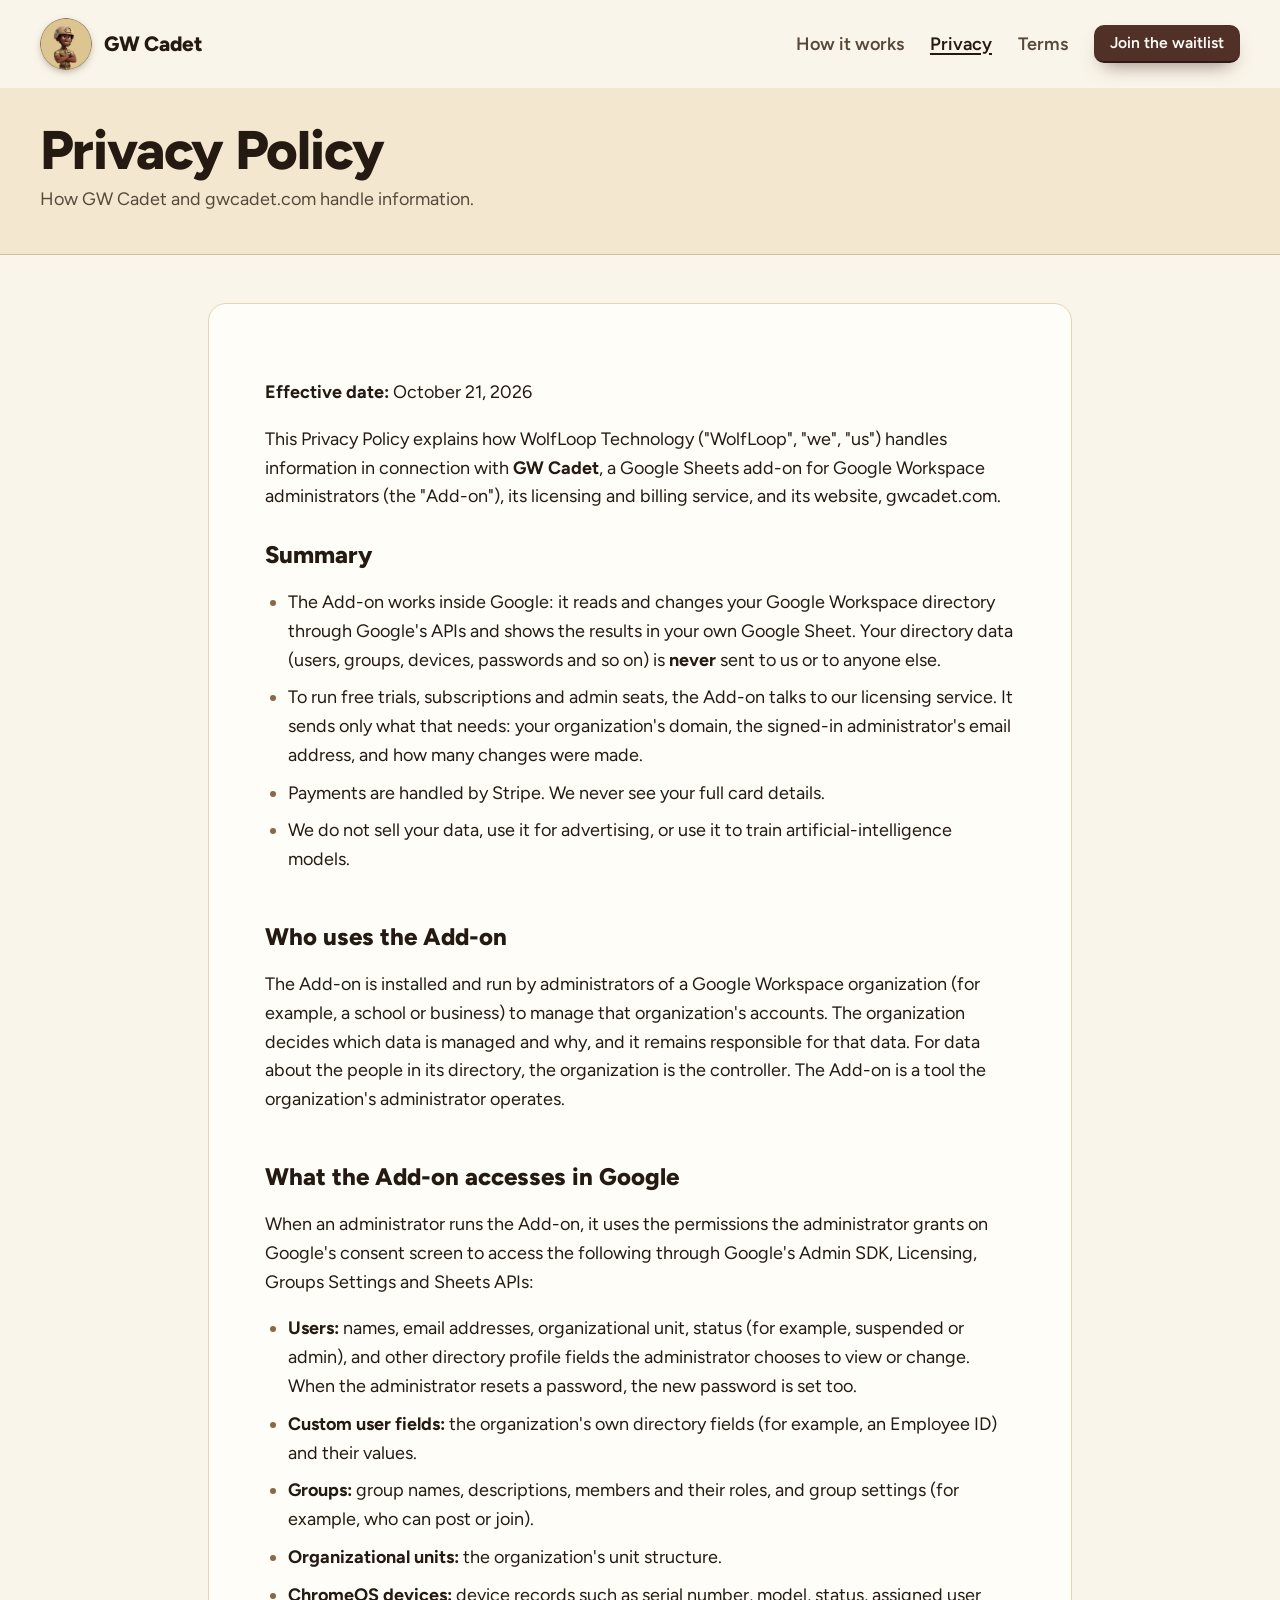
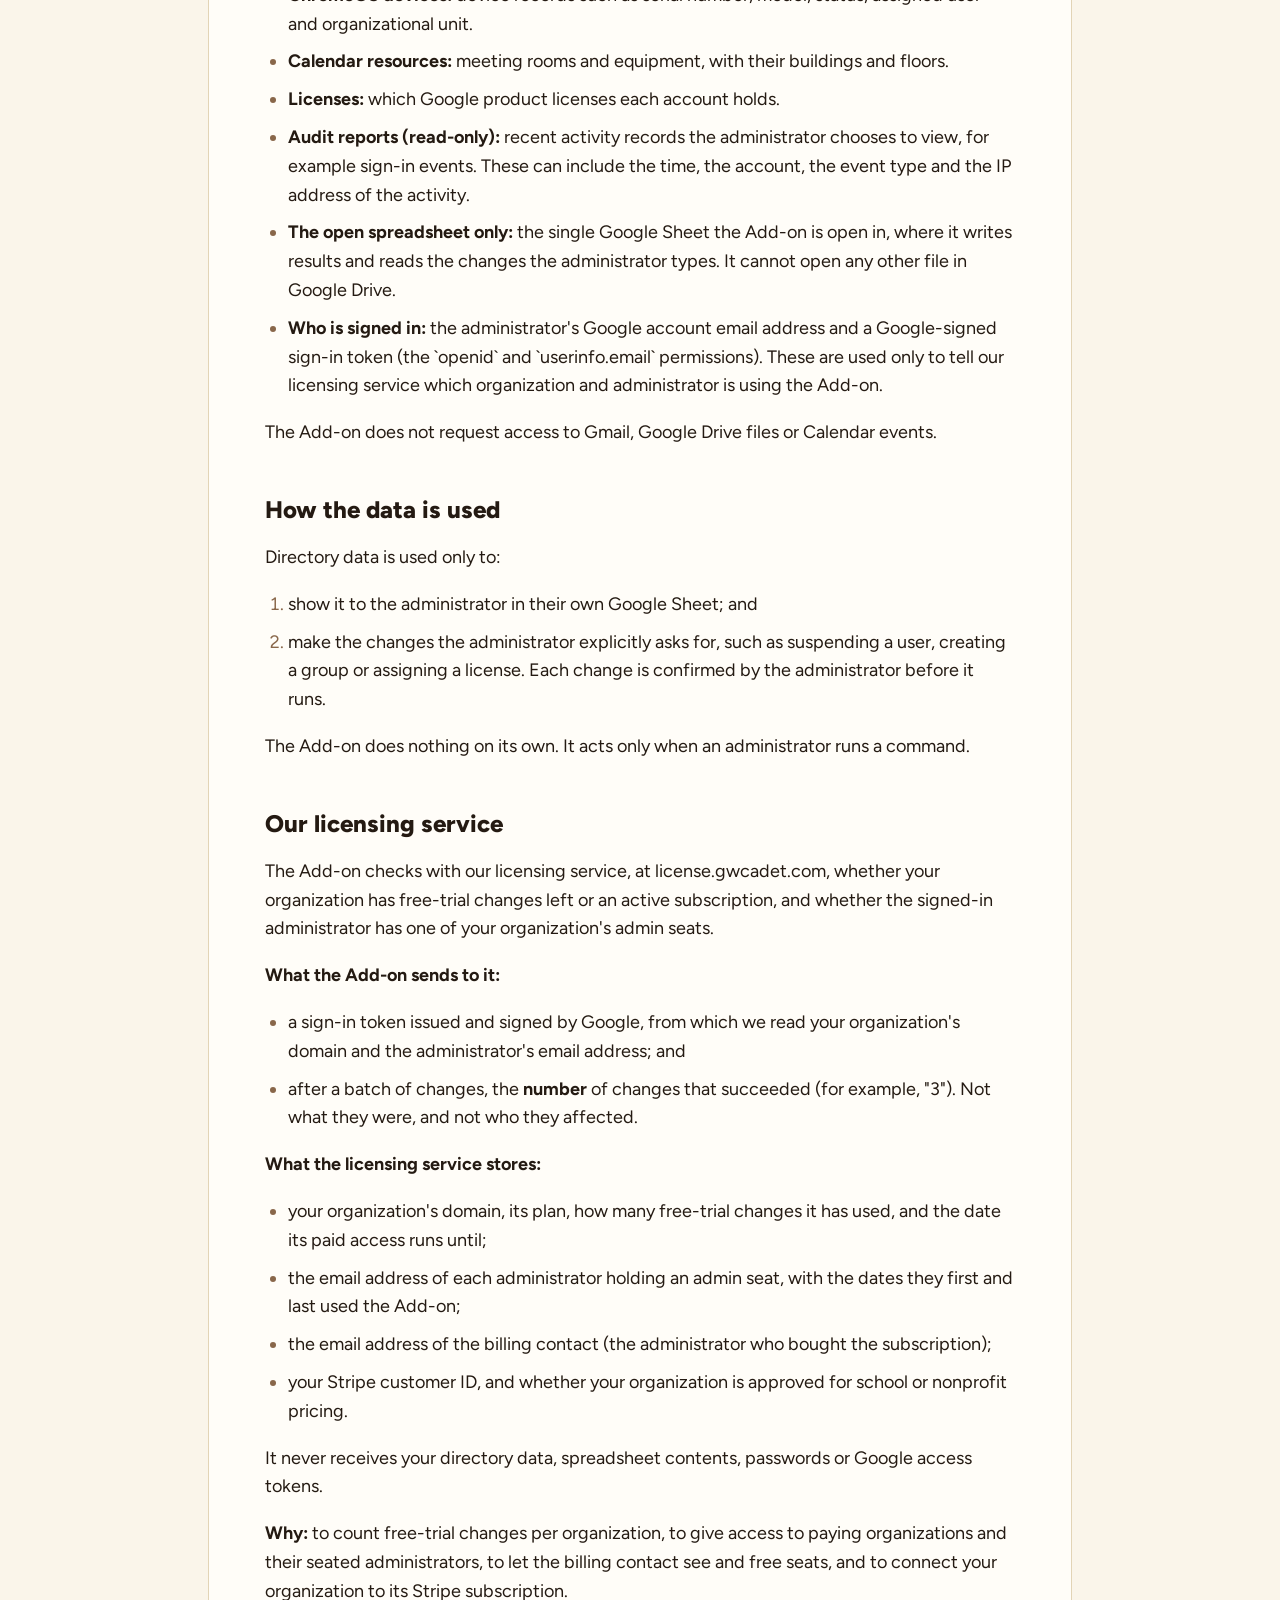
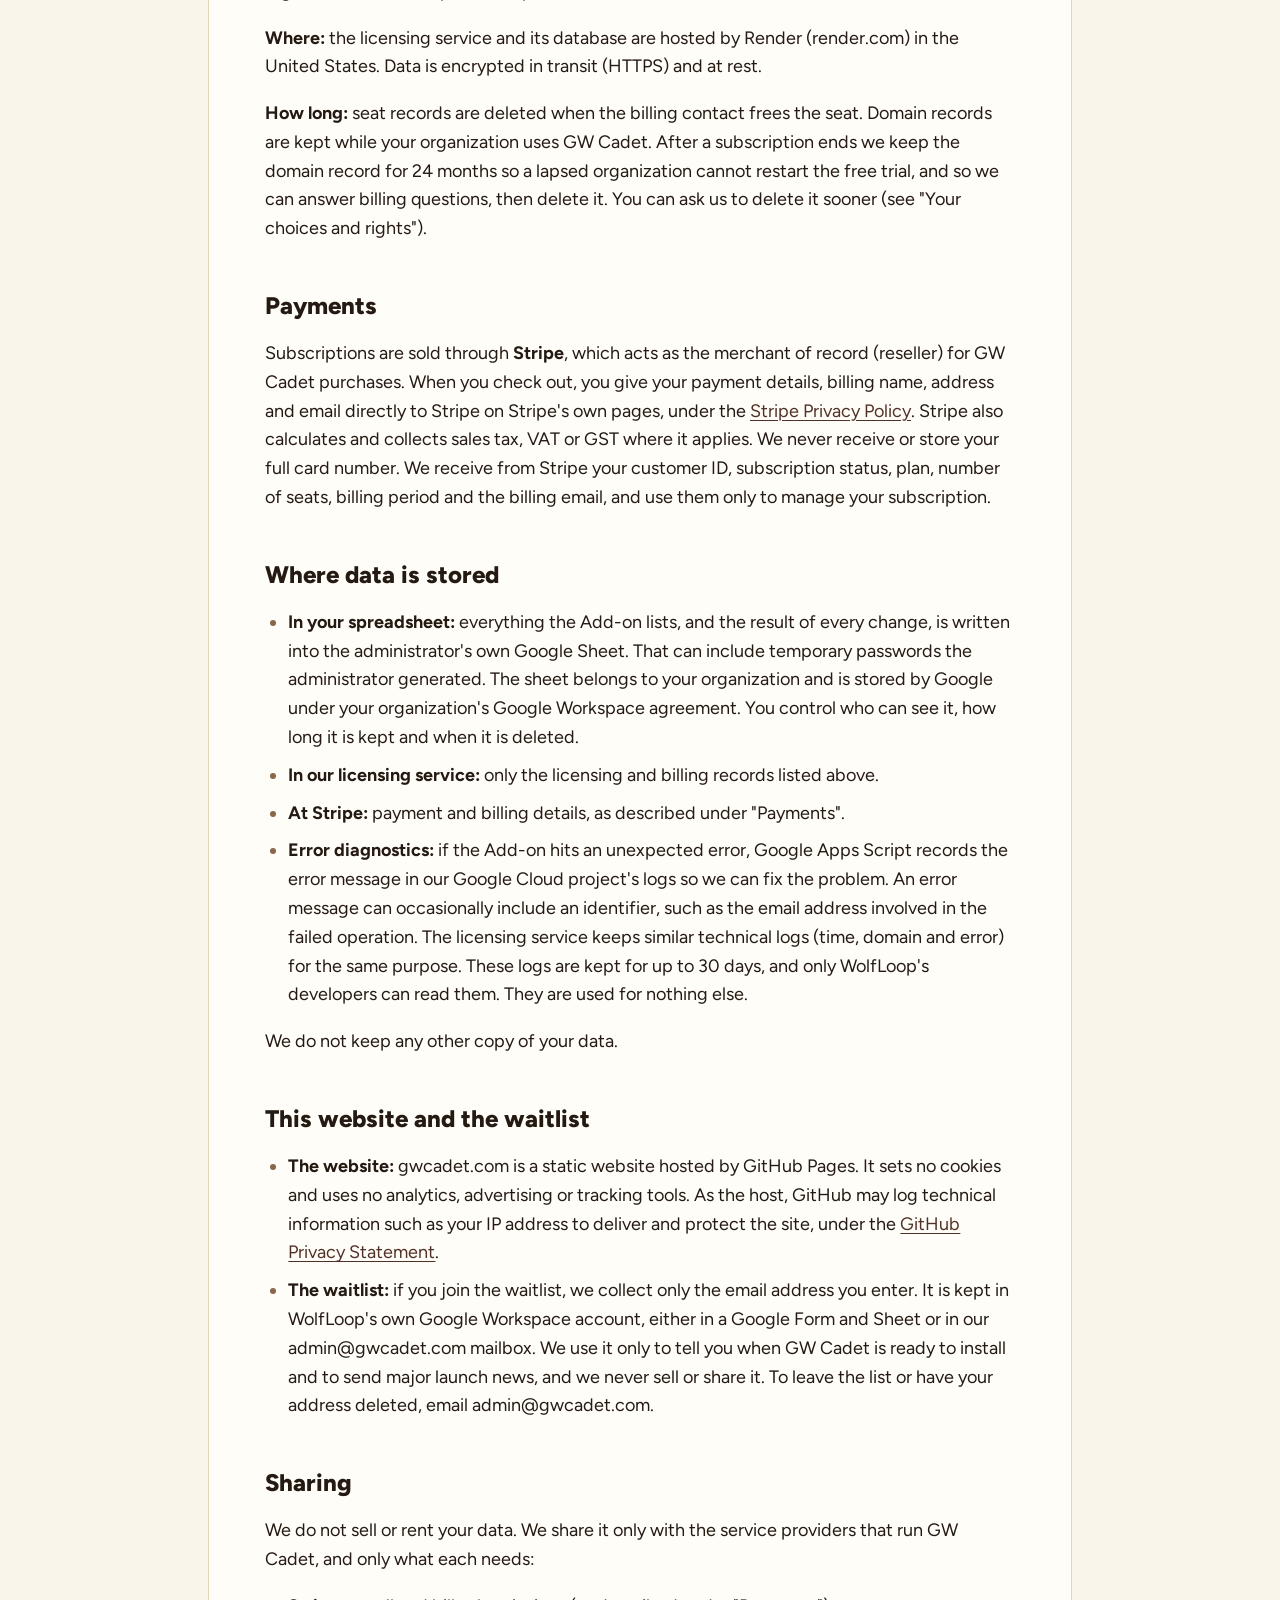
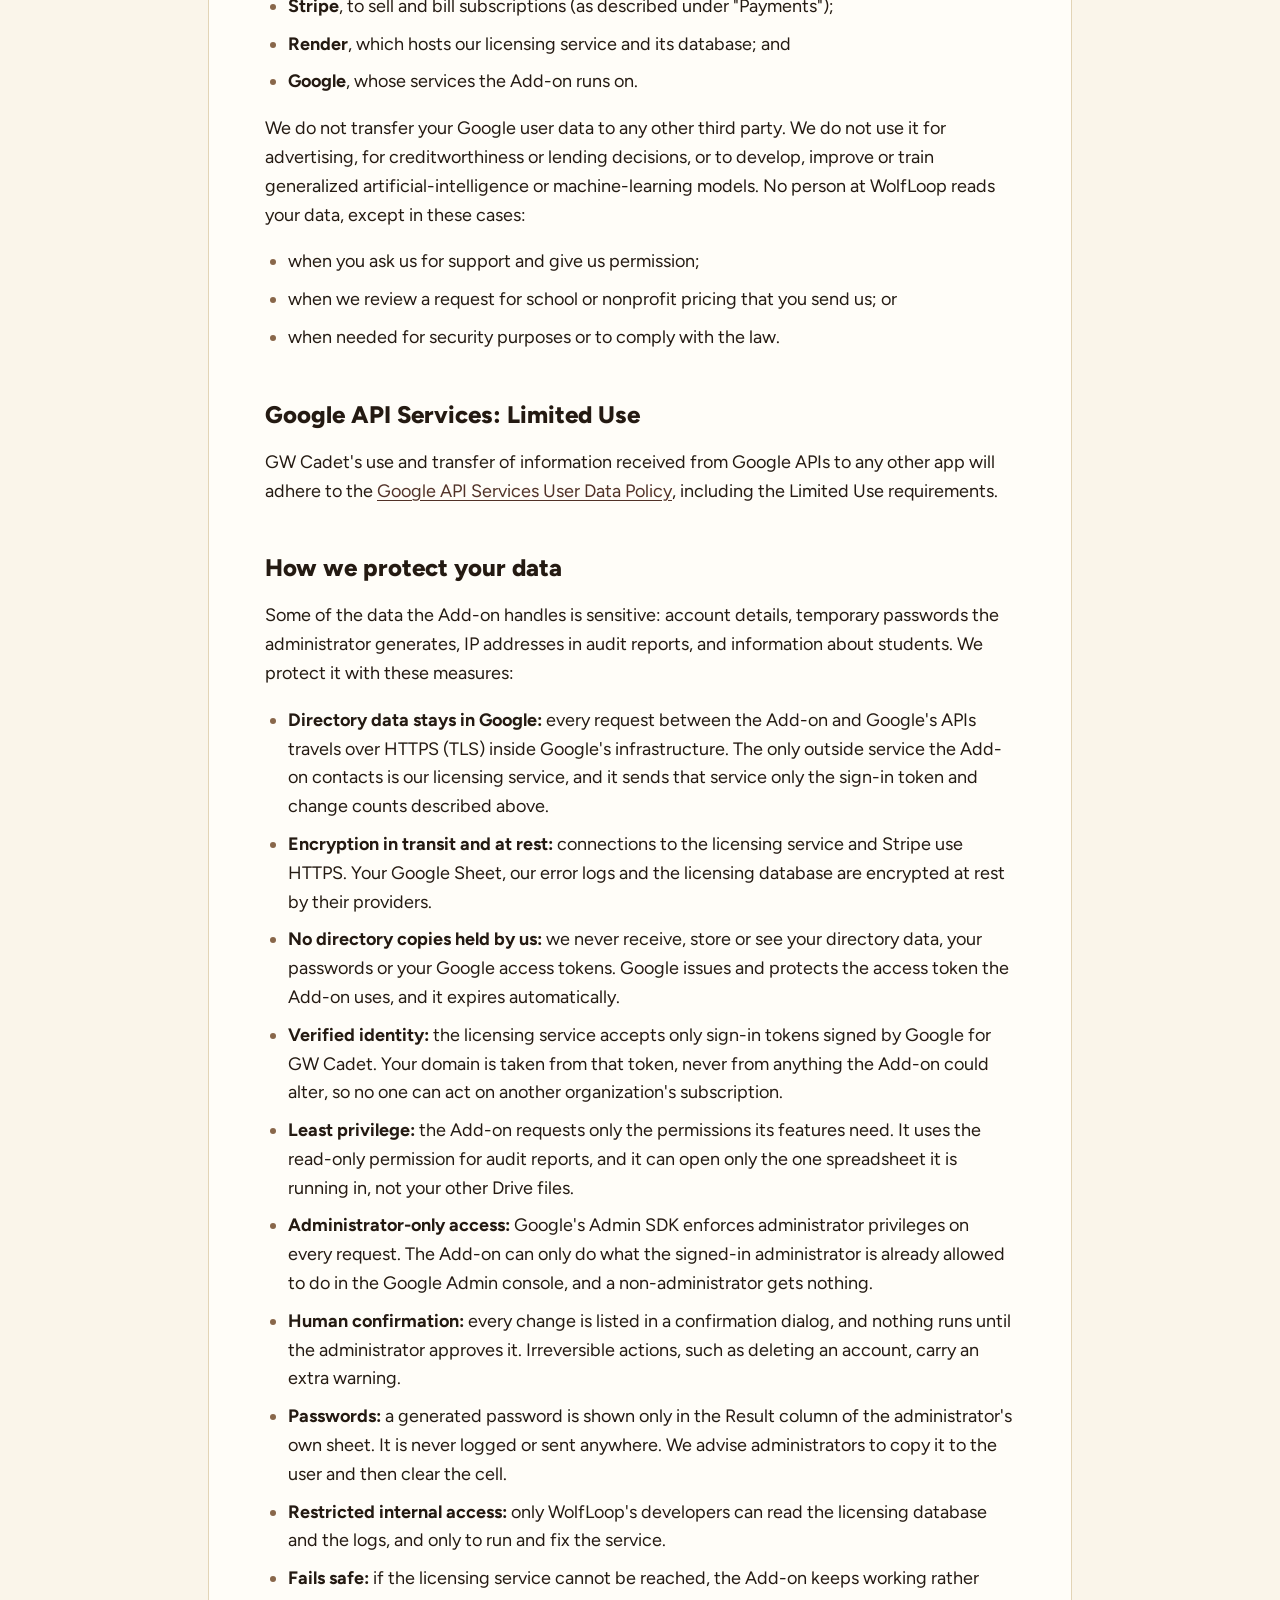
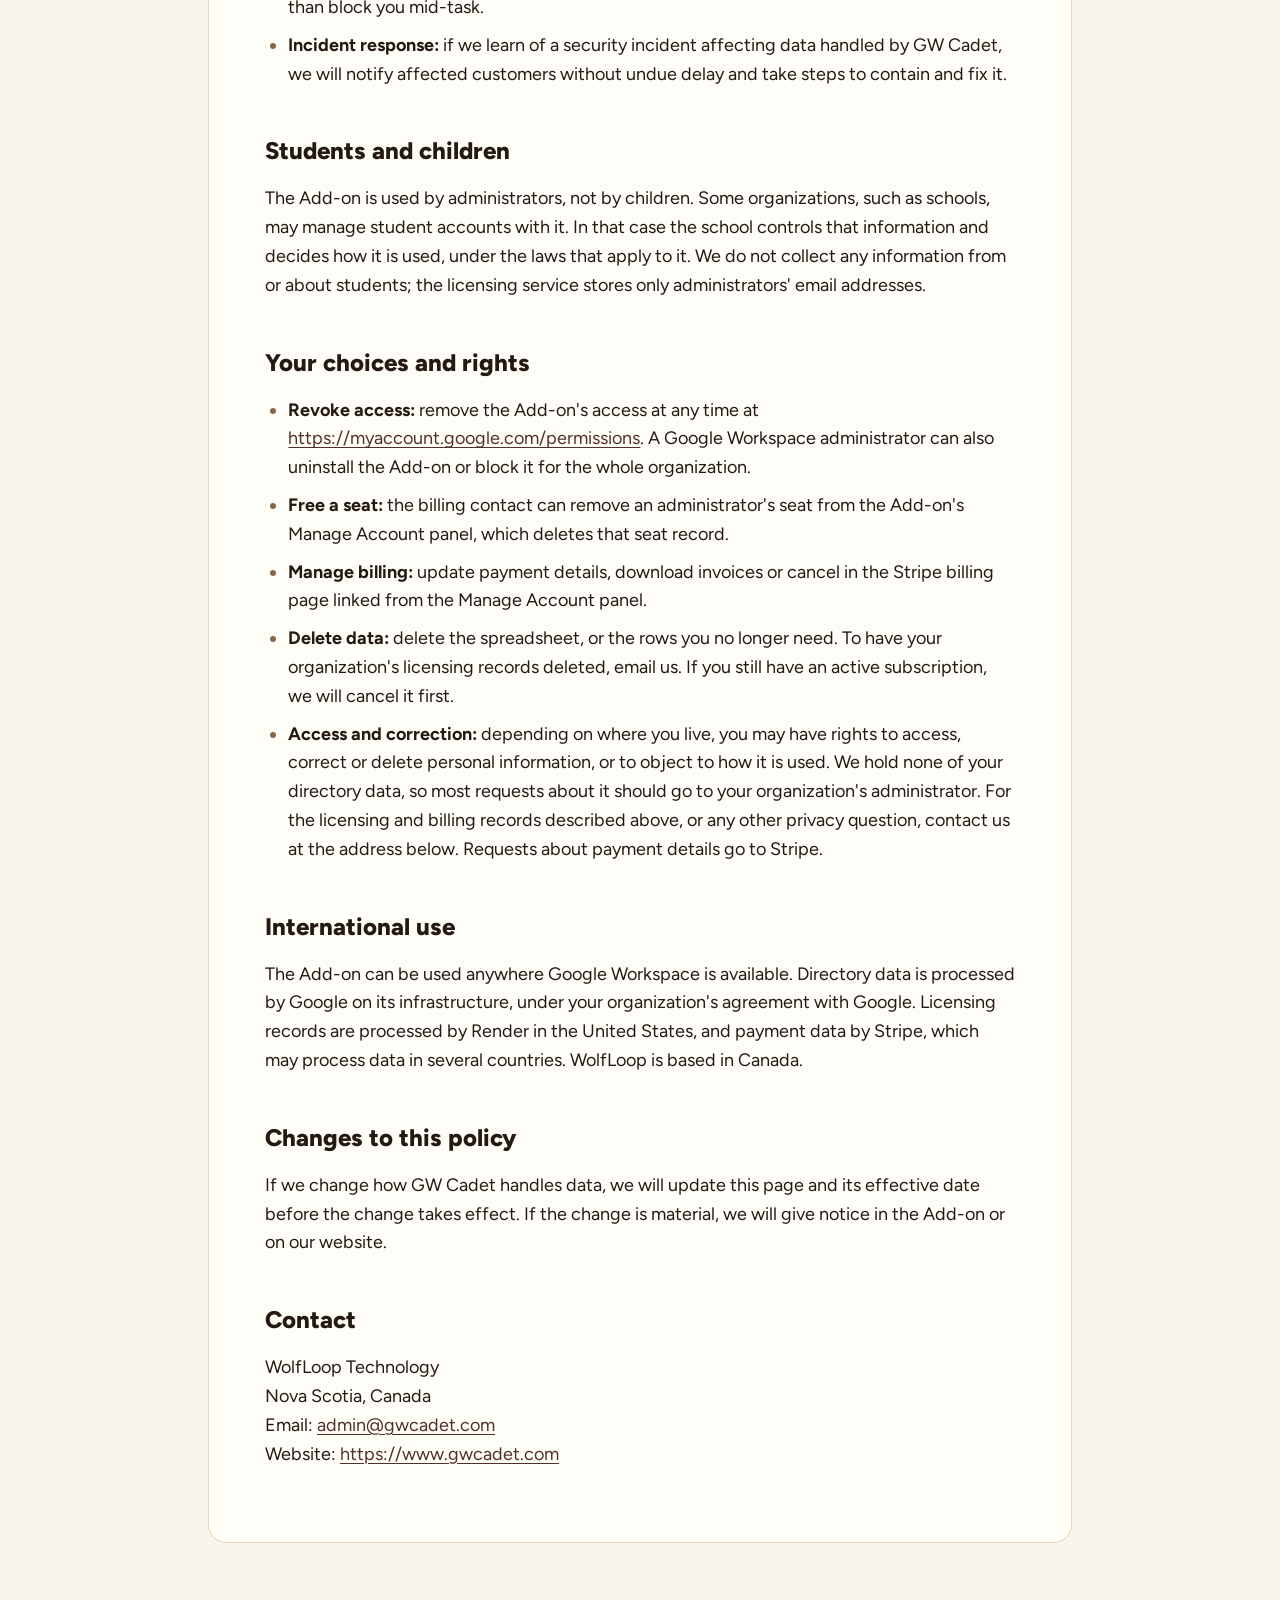
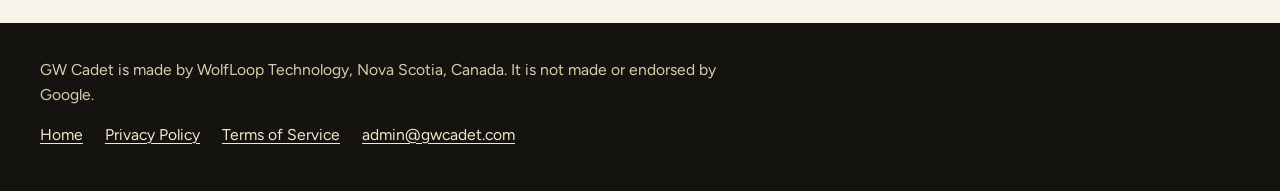
==== commit e30f9714: "Privacy policy and terms: licensing service, paid plans and admin seats Co-Authored-By: Claude Opus " ====
--- a/privacy/index.html
+++ b/privacy/index.html
@@ -37,41 +37,55 @@
   <div class="legal-body">
     <div class="wrap">
       <article>
-<p><strong>Effective date:</strong> October 15, 2026</p>
-<p>This Privacy Policy explains how WolfLoop Technology (&quot;WolfLoop&quot;, &quot;we&quot;, &quot;us&quot;) handles information in connection with <strong>GW Cadet</strong>, a Google Sheets add-on for Google Workspace administrators (the &quot;Add-on&quot;), and its website, gwcadet.com.</p>
+<p><strong>Effective date:</strong> October 21, 2026</p>
+<p>This Privacy Policy explains how WolfLoop Technology (&quot;WolfLoop&quot;, &quot;we&quot;, &quot;us&quot;) handles information in connection with <strong>GW Cadet</strong>, a Google Sheets add-on for Google Workspace administrators (the &quot;Add-on&quot;), its licensing and billing service, and its website, gwcadet.com.</p>
 <h2>Summary</h2>
-<ul><li>The Add-on works entirely inside Google: it reads and changes your Google Workspace directory through Google's APIs and shows the results in your own Google Sheet.</li><li>We do not run a server for the Add-on. Your Google Workspace data is <strong>not</strong> sent to us or to anyone else.</li><li>We do not sell your data, use it for advertising, or use it to train artificial-intelligence models.</li></ul>
+<ul><li>The Add-on works inside Google: it reads and changes your Google Workspace directory through Google's APIs and shows the results in your own Google Sheet. Your directory data (users, groups, devices, passwords and so on) is <strong>never</strong> sent to us or to anyone else.</li><li>To run free trials, subscriptions and admin seats, the Add-on talks to our licensing service. It sends only what that needs: your organization's domain, the signed-in administrator's email address, and how many changes were made.</li><li>Payments are handled by Stripe. We never see your full card details.</li><li>We do not sell your data, use it for advertising, or use it to train artificial-intelligence models.</li></ul>
 <h2>Who uses the Add-on</h2>
 <p>The Add-on is installed and run by administrators of a Google Workspace organization (for example, a school or business) to manage that organization's accounts. The organization decides which data is managed and why, and it remains responsible for that data. For data about the people in its directory, the organization is the controller. The Add-on is a tool the organization's administrator operates.</p>
-<h2>What the Add-on accesses</h2>
+<h2>What the Add-on accesses in Google</h2>
 <p>When an administrator runs the Add-on, it uses the permissions the administrator grants on Google's consent screen to access the following through Google's Admin SDK, Licensing, Groups Settings and Sheets APIs:</p>
-<ul><li><strong>Users:</strong> names, email addresses, organizational unit, status (for example, suspended or admin), and other directory profile fields the administrator chooses to view or change. When the administrator resets a password, the new password is set too.</li><li><strong>Custom user fields:</strong> the organization's own directory fields (for example, an Employee ID) and their values.</li><li><strong>Groups:</strong> group names, descriptions, members and their roles, and group settings (for example, who can post or join).</li><li><strong>Organizational units:</strong> the organization's unit structure.</li><li><strong>ChromeOS devices:</strong> device records such as serial number, model, status, assigned user and organizational unit.</li><li><strong>Calendar resources:</strong> meeting rooms and equipment, with their buildings and floors.</li><li><strong>Licenses:</strong> which Google product licenses each account holds.</li><li><strong>Audit reports (read-only):</strong> recent activity records the administrator chooses to view, for example sign-in events. These can include the time, the account, the event type and the IP address of the activity.</li><li><strong>The open spreadsheet only:</strong> the single Google Sheet the Add-on is open in, where it writes results and reads the changes the administrator types. It cannot open any other file in Google Drive.</li></ul>
+<ul><li><strong>Users:</strong> names, email addresses, organizational unit, status (for example, suspended or admin), and other directory profile fields the administrator chooses to view or change. When the administrator resets a password, the new password is set too.</li><li><strong>Custom user fields:</strong> the organization's own directory fields (for example, an Employee ID) and their values.</li><li><strong>Groups:</strong> group names, descriptions, members and their roles, and group settings (for example, who can post or join).</li><li><strong>Organizational units:</strong> the organization's unit structure.</li><li><strong>ChromeOS devices:</strong> device records such as serial number, model, status, assigned user and organizational unit.</li><li><strong>Calendar resources:</strong> meeting rooms and equipment, with their buildings and floors.</li><li><strong>Licenses:</strong> which Google product licenses each account holds.</li><li><strong>Audit reports (read-only):</strong> recent activity records the administrator chooses to view, for example sign-in events. These can include the time, the account, the event type and the IP address of the activity.</li><li><strong>The open spreadsheet only:</strong> the single Google Sheet the Add-on is open in, where it writes results and reads the changes the administrator types. It cannot open any other file in Google Drive.</li><li><strong>Who is signed in:</strong> the administrator's Google account email address and a Google-signed sign-in token (the `openid` and `userinfo.email` permissions). These are used only to tell our licensing service which organization and administrator is using the Add-on.</li></ul>
 <p>The Add-on does not request access to Gmail, Google Drive files or Calendar events.</p>
 <h2>How the data is used</h2>
-<p>Data is used only to:</p>
+<p>Directory data is used only to:</p>
 <ol><li>show it to the administrator in their own Google Sheet; and</li><li>make the changes the administrator explicitly asks for, such as suspending a user, creating a group or assigning a license. Each change is confirmed by the administrator before it runs.</li></ol>
 <p>The Add-on does nothing on its own. It acts only when an administrator runs a command.</p>
+<h2>Our licensing service</h2>
+<p>The Add-on checks with our licensing service, at license.gwcadet.com, whether your organization has free-trial changes left or an active subscription, and whether the signed-in administrator has one of your organization's admin seats.</p>
+<p><strong>What the Add-on sends to it:</strong></p>
+<ul><li>a sign-in token issued and signed by Google, from which we read your organization's domain and the administrator's email address; and</li><li>after a batch of changes, the <strong>number</strong> of changes that succeeded (for example, &quot;3&quot;). Not what they were, and not who they affected.</li></ul>
+<p><strong>What the licensing service stores:</strong></p>
+<ul><li>your organization's domain, its plan, how many free-trial changes it has used, and the date its paid access runs until;</li><li>the email address of each administrator holding an admin seat, with the dates they first and last used the Add-on;</li><li>the email address of the billing contact (the administrator who bought the subscription);</li><li>your Stripe customer ID, and whether your organization is approved for school or nonprofit pricing.</li></ul>
+<p>It never receives your directory data, spreadsheet contents, passwords or Google access tokens.</p>
+<p><strong>Why:</strong> to count free-trial changes per organization, to give access to paying organizations and their seated administrators, to let the billing contact see and free seats, and to connect your organization to its Stripe subscription.</p>
+<p><strong>Where:</strong> the licensing service and its database are hosted by Render (render.com) in the United States. Data is encrypted in transit (HTTPS) and at rest.</p>
+<p><strong>How long:</strong> seat records are deleted when the billing contact frees the seat. Domain records are kept while your organization uses GW Cadet. After a subscription ends we keep the domain record for 24 months so a lapsed organization cannot restart the free trial, and so we can answer billing questions, then delete it. You can ask us to delete it sooner (see &quot;Your choices and rights&quot;).</p>
+<h2>Payments</h2>
+<p>Subscriptions are sold through <strong>Stripe</strong>, which acts as the merchant of record (reseller) for GW Cadet purchases. When you check out, you give your payment details, billing name, address and email directly to Stripe on Stripe's own pages, under the <a href="https://stripe.com/privacy">Stripe Privacy Policy</a>. Stripe also calculates and collects sales tax, VAT or GST where it applies. We never receive or store your full card number. We receive from Stripe your customer ID, subscription status, plan, number of seats, billing period and the billing email, and use them only to manage your subscription.</p>
 <h2>Where data is stored</h2>
-<ul><li><strong>In your spreadsheet:</strong> everything the Add-on lists, and the result of every change, is written into the administrator's own Google Sheet. That can include temporary passwords the administrator generated. The sheet belongs to your organization and is stored by Google under your organization's Google Workspace agreement. You control who can see it, how long it is kept and when it is deleted.</li><li><strong>A usage counter:</strong> the Add-on may keep a small counter of how many changes have been made with it, used for the free-trial limit. It holds only a number. It is stored by Google Apps Script with the administrator's Google account and is never sent to us.</li><li><strong>Error diagnostics:</strong> if the Add-on hits an unexpected error, Google Apps Script records the error message in our Google Cloud project's logs so we can fix the problem. An error message can occasionally include an identifier, such as the email address involved in the failed operation. These logs are kept by Google Cloud Logging for up to 30 days, and only WolfLoop's developers can read them. They are used for nothing else.</li></ul>
+<ul><li><strong>In your spreadsheet:</strong> everything the Add-on lists, and the result of every change, is written into the administrator's own Google Sheet. That can include temporary passwords the administrator generated. The sheet belongs to your organization and is stored by Google under your organization's Google Workspace agreement. You control who can see it, how long it is kept and when it is deleted.</li><li><strong>In our licensing service:</strong> only the licensing and billing records listed above.</li><li><strong>At Stripe:</strong> payment and billing details, as described under &quot;Payments&quot;.</li><li><strong>Error diagnostics:</strong> if the Add-on hits an unexpected error, Google Apps Script records the error message in our Google Cloud project's logs so we can fix the problem. An error message can occasionally include an identifier, such as the email address involved in the failed operation. The licensing service keeps similar technical logs (time, domain and error) for the same purpose. These logs are kept for up to 30 days, and only WolfLoop's developers can read them. They are used for nothing else.</li></ul>
 <p>We do not keep any other copy of your data.</p>
 <h2>This website and the waitlist</h2>
 <ul><li><strong>The website:</strong> gwcadet.com is a static website hosted by GitHub Pages. It sets no cookies and uses no analytics, advertising or tracking tools. As the host, GitHub may log technical information such as your IP address to deliver and protect the site, under the <a href="https://docs.github.com/en/site-policy/privacy-policies/github-general-privacy-statement">GitHub Privacy Statement</a>.</li><li><strong>The waitlist:</strong> if you join the waitlist, we collect only the email address you enter. It is kept in WolfLoop's own Google Workspace account, either in a Google Form and Sheet or in our admin@gwcadet.com mailbox. We use it only to tell you when GW Cadet is ready to install and to send major launch news, and we never sell or share it. To leave the list or have your address deleted, email admin@gwcadet.com.</li></ul>
 <h2>Sharing</h2>
-<p>We do not sell, rent or share your Google user data with anyone. We do not transfer it to third parties. We do not use it for advertising, for creditworthiness or lending decisions, or to develop, improve or train generalized artificial-intelligence or machine-learning models. No person at WolfLoop reads your data, except in two cases:</p>
-<ul><li>when you ask us for support and give us permission; or</li><li>when needed for security purposes or to comply with the law.</li></ul>
+<p>We do not sell or rent your data. We share it only with the service providers that run GW Cadet, and only what each needs:</p>
+<ul><li><strong>Stripe</strong>, to sell and bill subscriptions (as described under &quot;Payments&quot;);</li><li><strong>Render</strong>, which hosts our licensing service and its database; and</li><li><strong>Google</strong>, whose services the Add-on runs on.</li></ul>
+<p>We do not transfer your Google user data to any other third party. We do not use it for advertising, for creditworthiness or lending decisions, or to develop, improve or train generalized artificial-intelligence or machine-learning models. No person at WolfLoop reads your data, except in these cases:</p>
+<ul><li>when you ask us for support and give us permission;</li><li>when we review a request for school or nonprofit pricing that you send us; or</li><li>when needed for security purposes or to comply with the law.</li></ul>
 <h2>Google API Services: Limited Use</h2>
 <p>GW Cadet's use and transfer of information received from Google APIs to any other app will adhere to the <a href="https://developers.google.com/terms/api-services-user-data-policy">Google API Services User Data Policy</a>, including the Limited Use requirements.</p>
 <h2>How we protect your data</h2>
 <p>Some of the data the Add-on handles is sensitive: account details, temporary passwords the administrator generates, IP addresses in audit reports, and information about students. We protect it with these measures:</p>
-<ul><li><strong>Encryption in transit:</strong> every request between the Add-on and Google's APIs travels over HTTPS (TLS) inside Google's infrastructure. The Add-on has no permission to contact any server outside Google, so your data cannot be sent anywhere else.</li><li><strong>Encryption at rest:</strong> the only places data is stored (your Google Sheet, the usage counter and the error logs described above) are Google services, which encrypt stored data by default.</li><li><strong>No copies held by us:</strong> we run no server and no database for the Add-on. We never receive, store or see your directory data, your passwords or your sign-in tokens. Google issues and protects the access token the Add-on uses, and it expires automatically.</li><li><strong>Least privilege:</strong> the Add-on requests only the permissions its features need. It uses the read-only permission for audit reports, and it can open only the one spreadsheet it is running in, not your other Drive files.</li><li><strong>Administrator-only access:</strong> Google's Admin SDK enforces administrator privileges on every request. The Add-on can only do what the signed-in administrator is already allowed to do in the Google Admin console, and a non-administrator gets nothing.</li><li><strong>Human confirmation:</strong> every change is listed in a confirmation dialog, and nothing runs until the administrator approves it. Irreversible actions, such as deleting an account, carry an extra warning.</li><li><strong>Passwords:</strong> a generated password is shown only in the Result column of the administrator's own sheet. It is never logged or sent anywhere. We advise administrators to copy it to the user and then clear the cell.</li><li><strong>Restricted internal access:</strong> only WolfLoop's developers can read the error logs, and they use them only to fix problems. The logs are deleted automatically after 30 days.</li><li><strong>Incident response:</strong> if we learn of a security incident affecting data handled by the Add-on, we will notify affected customers without undue delay and take steps to contain and fix it.</li></ul>
+<ul><li><strong>Directory data stays in Google:</strong> every request between the Add-on and Google's APIs travels over HTTPS (TLS) inside Google's infrastructure. The only outside service the Add-on contacts is our licensing service, and it sends that service only the sign-in token and change counts described above.</li><li><strong>Encryption in transit and at rest:</strong> connections to the licensing service and Stripe use HTTPS. Your Google Sheet, our error logs and the licensing database are encrypted at rest by their providers.</li><li><strong>No directory copies held by us:</strong> we never receive, store or see your directory data, your passwords or your Google access tokens. Google issues and protects the access token the Add-on uses, and it expires automatically.</li><li><strong>Verified identity:</strong> the licensing service accepts only sign-in tokens signed by Google for GW Cadet. Your domain is taken from that token, never from anything the Add-on could alter, so no one can act on another organization's subscription.</li><li><strong>Least privilege:</strong> the Add-on requests only the permissions its features need. It uses the read-only permission for audit reports, and it can open only the one spreadsheet it is running in, not your other Drive files.</li><li><strong>Administrator-only access:</strong> Google's Admin SDK enforces administrator privileges on every request. The Add-on can only do what the signed-in administrator is already allowed to do in the Google Admin console, and a non-administrator gets nothing.</li><li><strong>Human confirmation:</strong> every change is listed in a confirmation dialog, and nothing runs until the administrator approves it. Irreversible actions, such as deleting an account, carry an extra warning.</li><li><strong>Passwords:</strong> a generated password is shown only in the Result column of the administrator's own sheet. It is never logged or sent anywhere. We advise administrators to copy it to the user and then clear the cell.</li><li><strong>Restricted internal access:</strong> only WolfLoop's developers can read the licensing database and the logs, and only to run and fix the service.</li><li><strong>Fails safe:</strong> if the licensing service cannot be reached, the Add-on keeps working rather than block you mid-task.</li><li><strong>Incident response:</strong> if we learn of a security incident affecting data handled by GW Cadet, we will notify affected customers without undue delay and take steps to contain and fix it.</li></ul>
 <h2>Students and children</h2>
-<p>The Add-on is used by administrators, not by children. Some organizations, such as schools, may manage student accounts with it. In that case the school controls that information and decides how it is used, under the laws that apply to it. We do not collect any information from or about students.</p>
+<p>The Add-on is used by administrators, not by children. Some organizations, such as schools, may manage student accounts with it. In that case the school controls that information and decides how it is used, under the laws that apply to it. We do not collect any information from or about students; the licensing service stores only administrators' email addresses.</p>
 <h2>Your choices and rights</h2>
-<ul><li><strong>Revoke access:</strong> remove the Add-on's access at any time at <a href="https://myaccount.google.com/permissions">https://myaccount.google.com/permissions</a>. A Google Workspace administrator can also uninstall the Add-on or block it for the whole organization.</li><li><strong>Delete data:</strong> delete the spreadsheet, or the rows you no longer need. To have the usage counter cleared, contact us.</li><li><strong>Questions or requests:</strong> depending on where you live, you may have rights to access, correct or delete personal information. We hold none of your directory data, so most requests should go to your organization's administrator. For anything about the error logs above, or any other privacy question, contact us at the address below.</li></ul>
+<ul><li><strong>Revoke access:</strong> remove the Add-on's access at any time at <a href="https://myaccount.google.com/permissions">https://myaccount.google.com/permissions</a>. A Google Workspace administrator can also uninstall the Add-on or block it for the whole organization.</li><li><strong>Free a seat:</strong> the billing contact can remove an administrator's seat from the Add-on's Manage Account panel, which deletes that seat record.</li><li><strong>Manage billing:</strong> update payment details, download invoices or cancel in the Stripe billing page linked from the Manage Account panel.</li><li><strong>Delete data:</strong> delete the spreadsheet, or the rows you no longer need. To have your organization's licensing records deleted, email us. If you still have an active subscription, we will cancel it first.</li><li><strong>Access and correction:</strong> depending on where you live, you may have rights to access, correct or delete personal information, or to object to how it is used. We hold none of your directory data, so most requests about it should go to your organization's administrator. For the licensing and billing records described above, or any other privacy question, contact us at the address below. Requests about payment details go to Stripe.</li></ul>
 <h2>International use</h2>
-<p>The Add-on can be used anywhere Google Workspace is available. Your data is processed by Google on its infrastructure, under your organization's agreement with Google. WolfLoop does not move it anywhere else.</p>
+<p>The Add-on can be used anywhere Google Workspace is available. Directory data is processed by Google on its infrastructure, under your organization's agreement with Google. Licensing records are processed by Render in the United States, and payment data by Stripe, which may process data in several countries. WolfLoop is based in Canada.</p>
 <h2>Changes to this policy</h2>
-<p>If we change how the Add-on handles data, we will update this page and its effective date before the change takes effect. If the change is material, we will give notice in the Add-on or on our website.</p>
+<p>If we change how GW Cadet handles data, we will update this page and its effective date before the change takes effect. If the change is material, we will give notice in the Add-on or on our website.</p>
 <h2>Contact</h2>
 <p>WolfLoop Technology<br>Nova Scotia, Canada<br>Email: <a href="mailto:admin@gwcadet.com">admin@gwcadet.com</a><br>Website: <a href="https://www.gwcadet.com">https://www.gwcadet.com</a></p>
       </article>
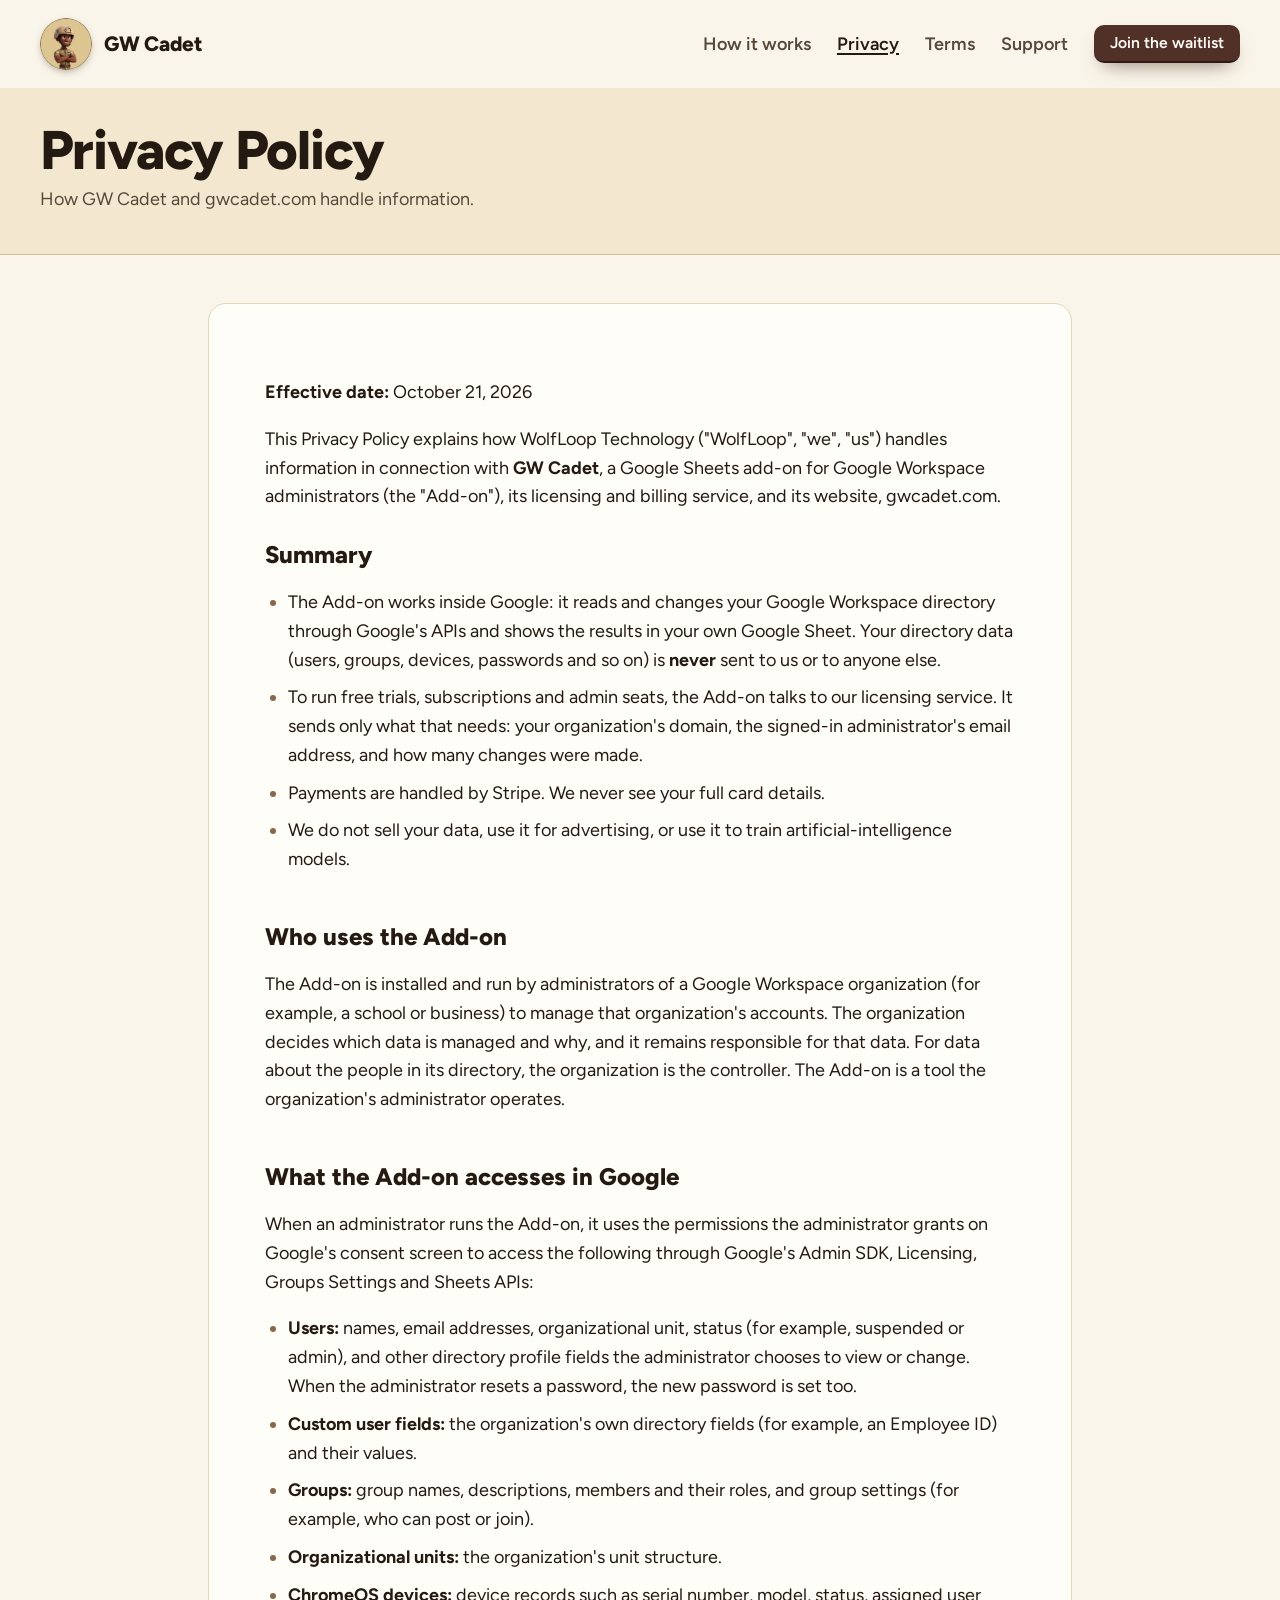
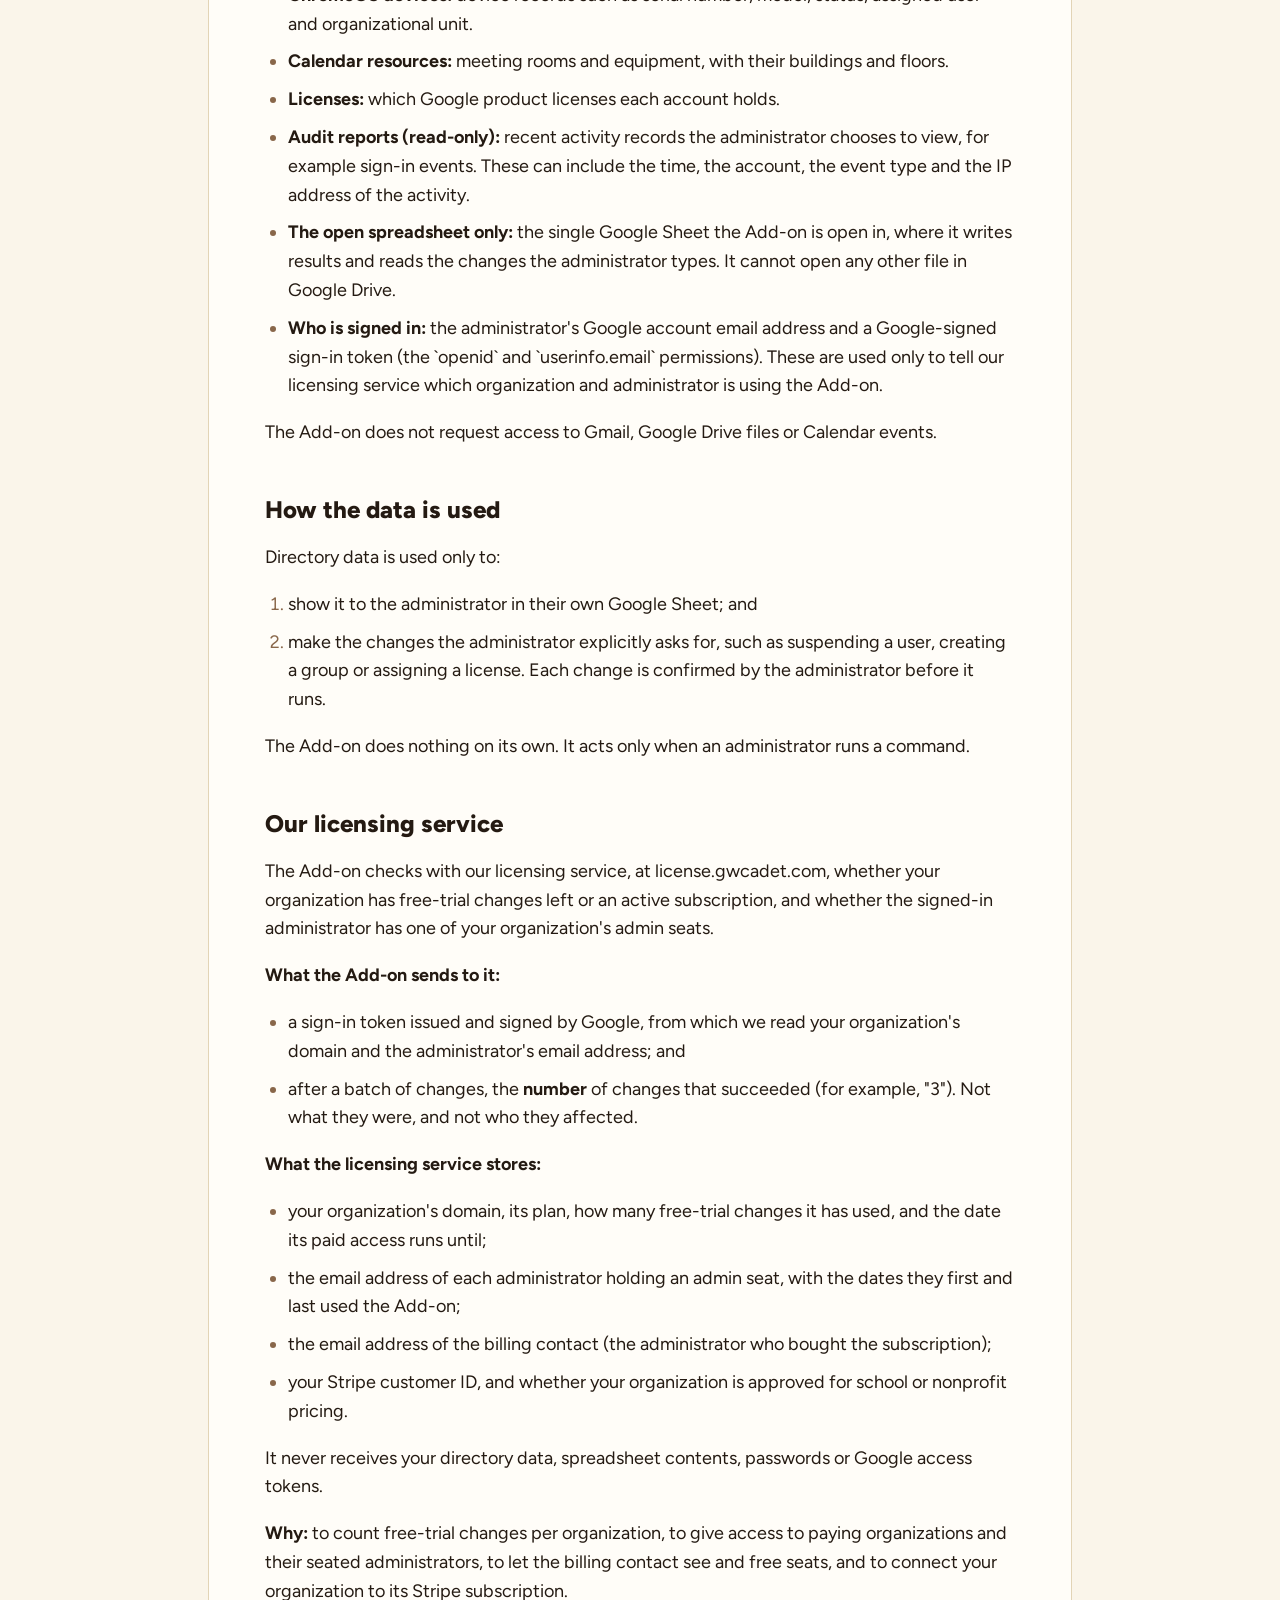
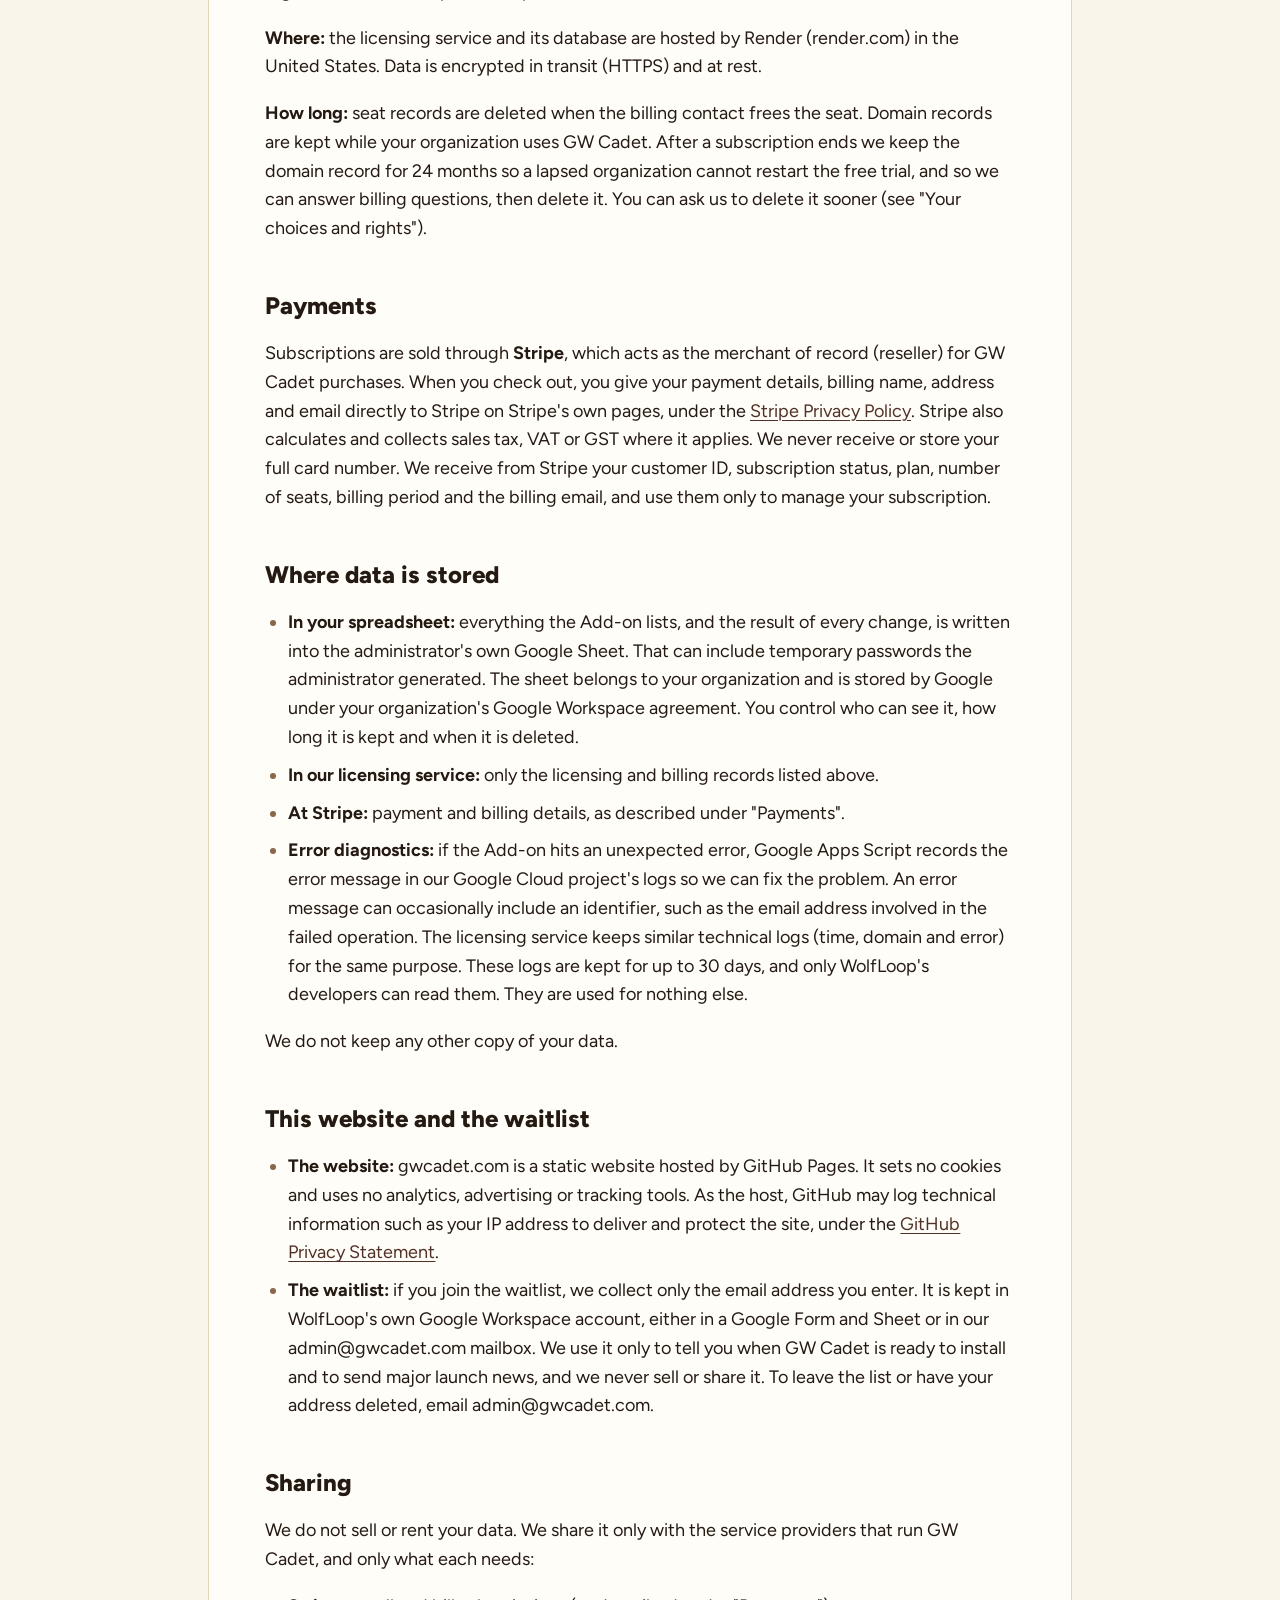
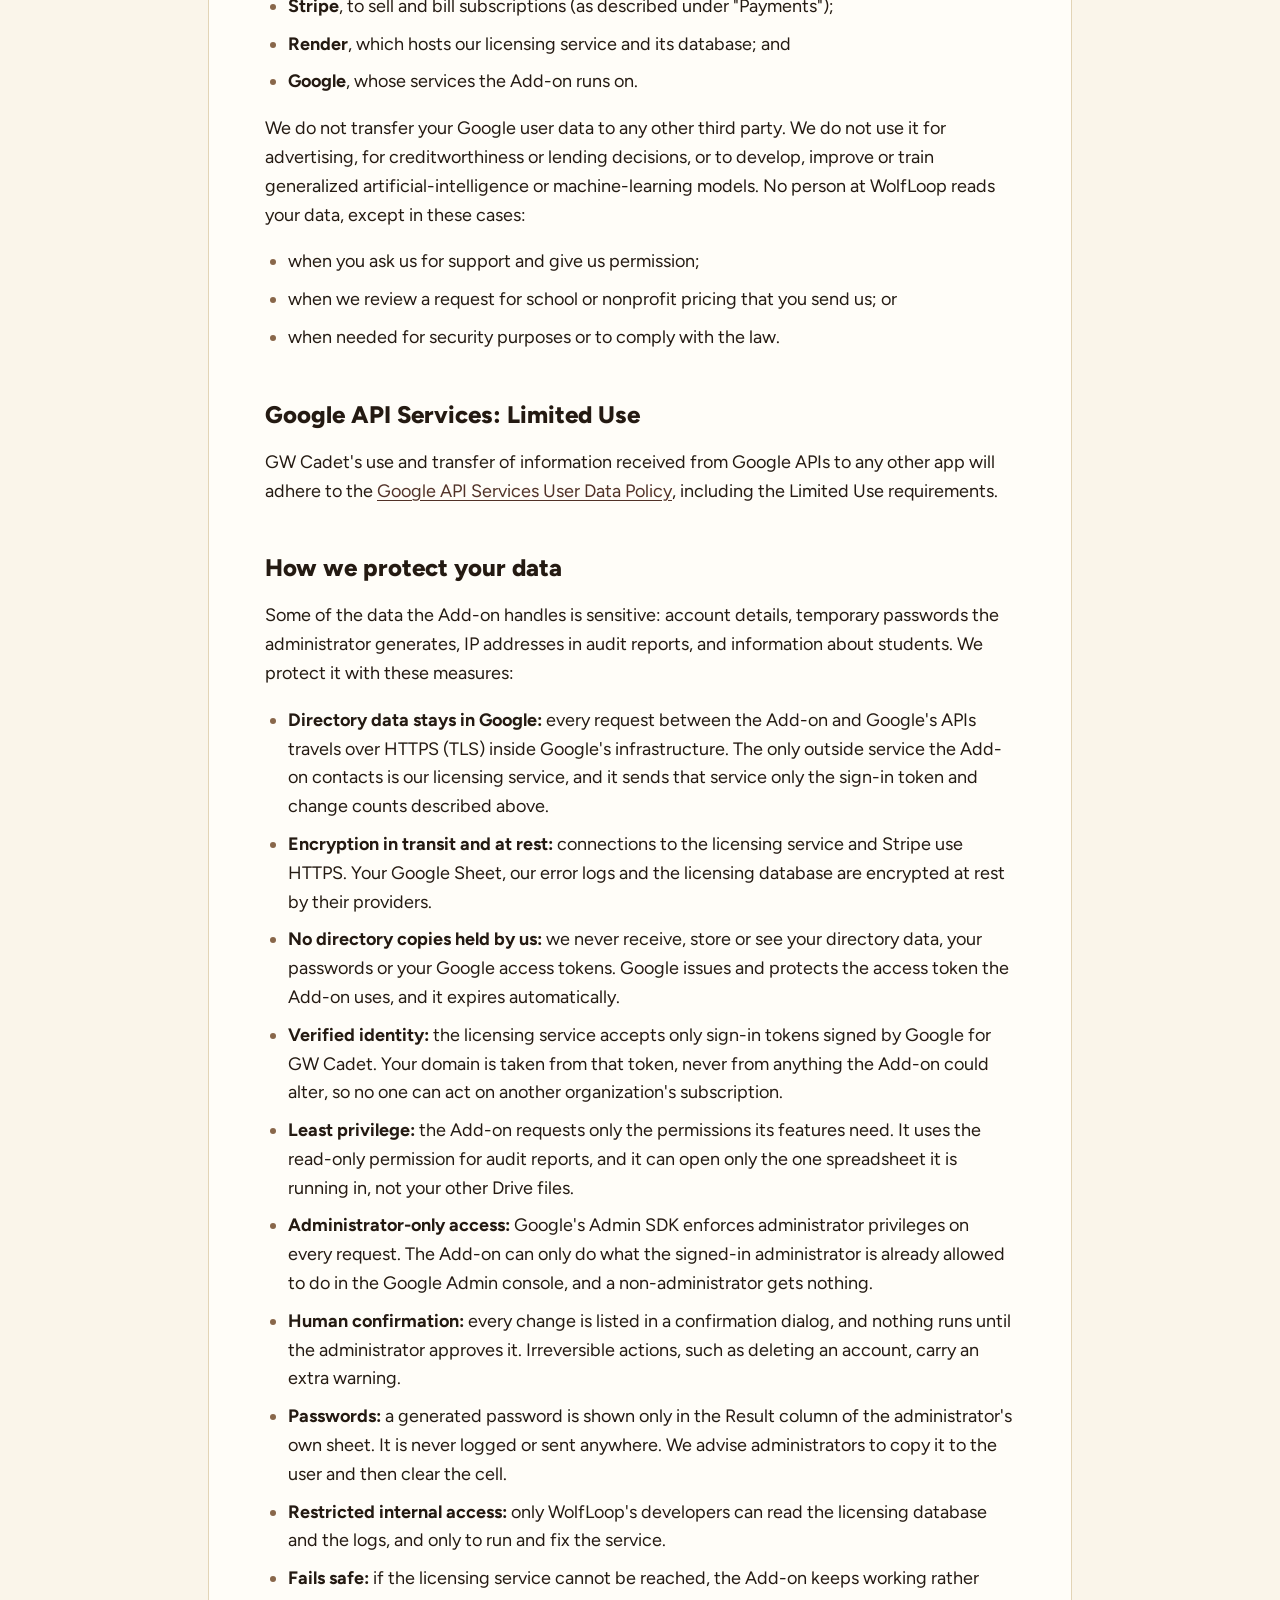
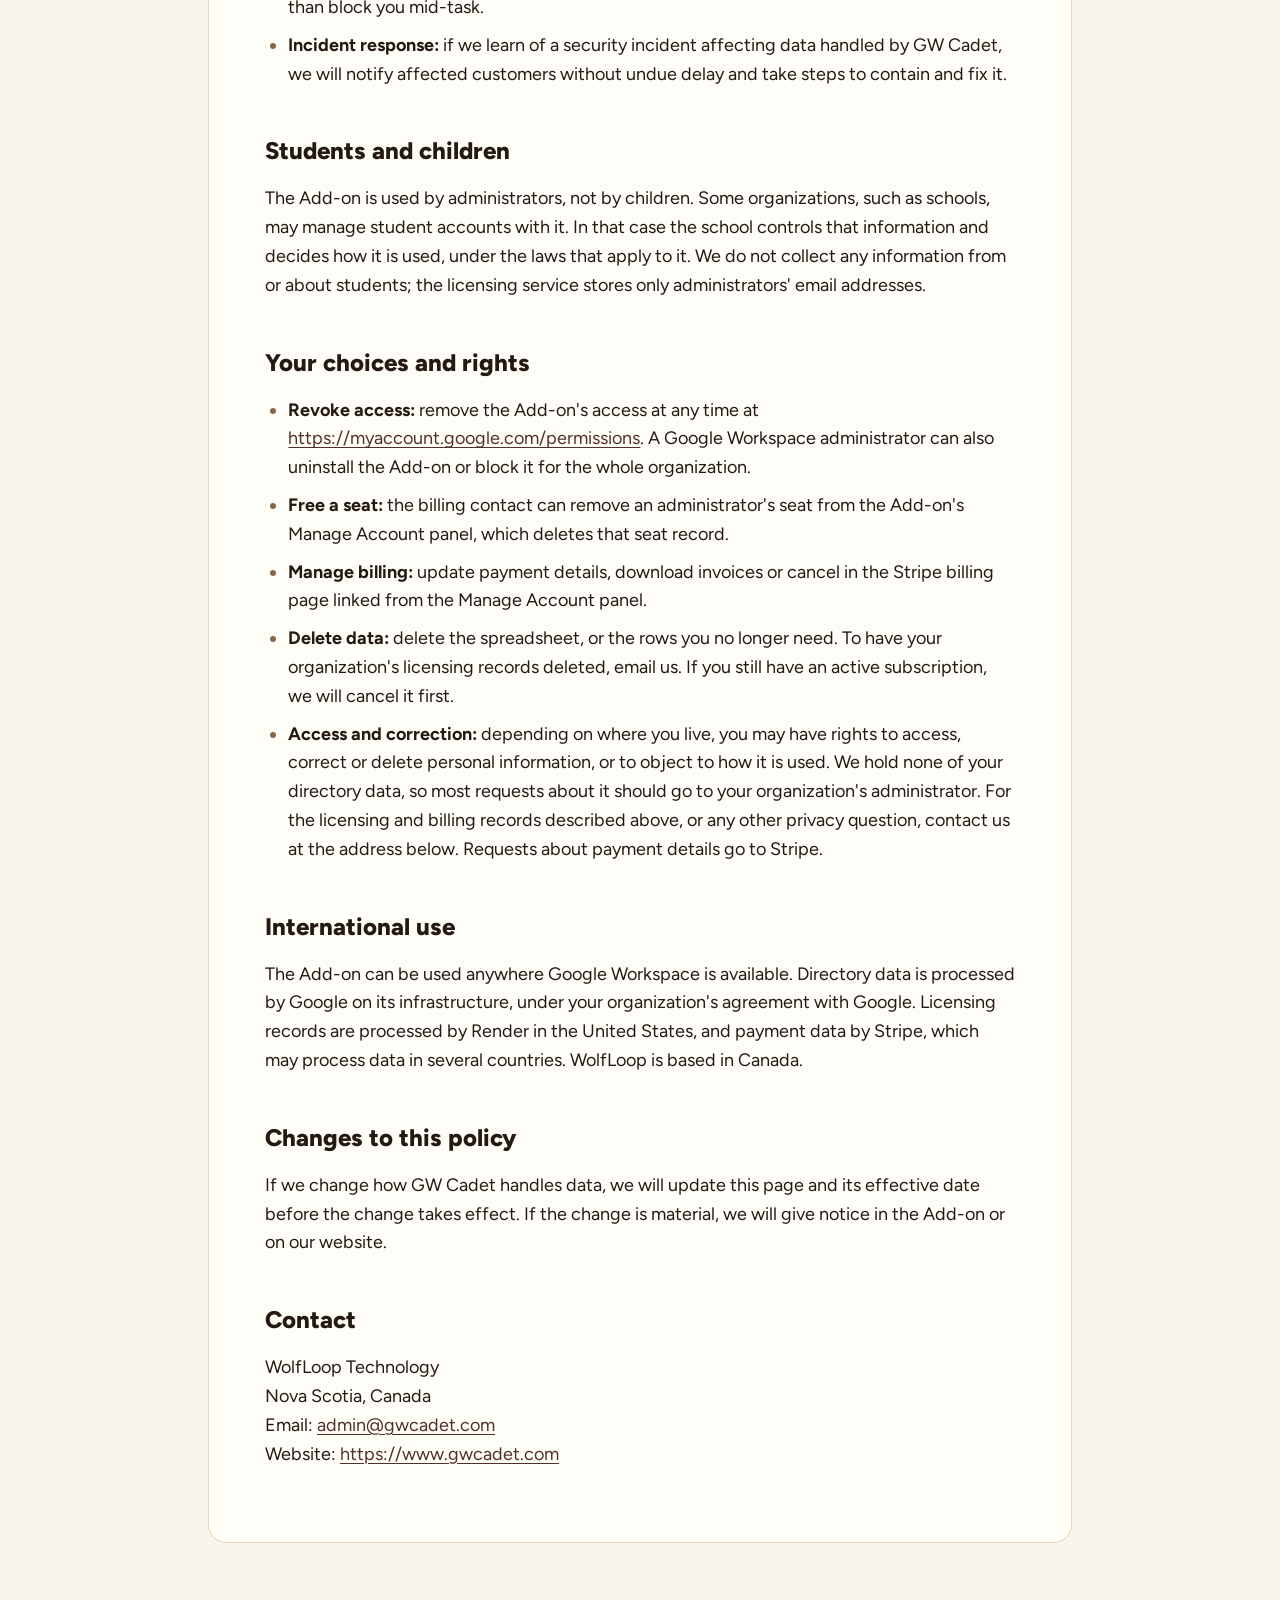
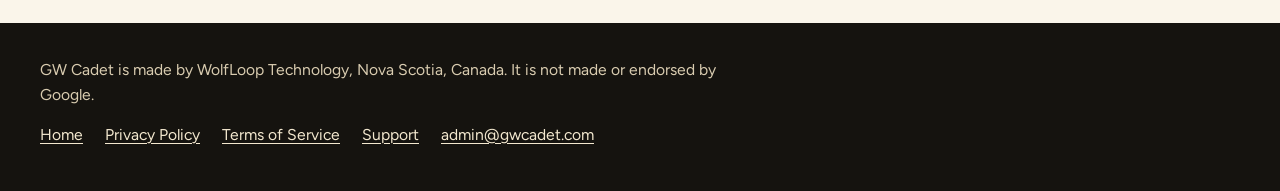
==== commit 0e74cca8: "Support page with contact details; Support link in nav and footer Co-Authored-By: Claude Opus 5.5 <n" ====
--- a/privacy/index.html
+++ b/privacy/index.html
@@ -10,7 +10,7 @@
 <link rel="icon" href="/favicon.png" type="image/png">
 <link rel="apple-touch-icon" href="/apple-touch-icon.png">
 <link rel="preload" href="/fonts/figtree.woff2" as="font" type="font/woff2" crossorigin>
-<link rel="stylesheet" href="/css/site.css?v=20261012">
+<link rel="stylesheet" href="/css/site.css?v=20261024">
 </head>
 <body>
 <a class="skip" href="#main">Skip to content</a>
@@ -22,6 +22,7 @@
         <li><a href="/#how">How it works</a></li>
         <li><a href="/privacy/" aria-current="page">Privacy</a></li>
         <li><a href="/terms/">Terms</a></li>
+        <li><a href="/support/">Support</a></li>
         <li class="cta"><a class="btn small" href="/#waitlist">Join the waitlist</a></li>
       </ul>
     </nav>
@@ -95,7 +96,7 @@
 <footer class="foot">
   <div class="wrap">
     <p>GW Cadet is made by WolfLoop Technology, Nova Scotia, Canada. It is not made or endorsed by Google.</p>
-    <nav aria-label="Footer"><a href="/">Home</a><a href="/privacy/">Privacy Policy</a><a href="/terms/">Terms of Service</a><a href="mailto:admin@gwcadet.com">admin@gwcadet.com</a></nav>
+    <nav aria-label="Footer"><a href="/">Home</a><a href="/privacy/">Privacy Policy</a><a href="/terms/">Terms of Service</a><a href="/support/">Support</a><a href="mailto:admin@gwcadet.com">admin@gwcadet.com</a></nav>
   </div>
 </footer>
 </body>
--- a/css/site.css
+++ b/css/site.css
@@ -277,3 +277,18 @@
 .wide-shot { margin: 34px 0 0; max-width: 560px; padding: 10px; background: var(--white); border-radius: 12px; box-shadow: 0 0 0 1px var(--line), 0 20px 30px -24px rgba(60,40,20,.5); }
 .wide-shot img { display: block; width: 100%; border-radius: 6px; }
 .wide-shot figcaption { padding: 8px 4px 2px; font-size: .9rem; color: var(--ink-soft); }
+
+/* ------------------------------------------------------------ pricing -- */
+.plans { display: grid; grid-template-columns: repeat(3, 1fr); gap: 24px; margin: 0 0 28px; padding: 0; list-style: none; }
+.plan { padding: 28px; border-radius: 18px; background: var(--white); box-shadow: 0 0 0 1px var(--line), 0 24px 40px -28px rgba(60,40,20,.55); }
+.plan.best { box-shadow: 0 0 0 2px var(--khaki), 0 24px 40px -24px rgba(60,40,20,.6); }
+.plan h3 { display: flex; flex-wrap: wrap; align-items: center; gap: 8px; margin: 0 0 10px; font-size: 1.35rem; font-weight: 800; }
+.plan .tag { padding: 3px 10px; border-radius: 999px; background: var(--tape); color: var(--tape-text); font-size: .8rem; font-weight: 700; letter-spacing: .02em; }
+.plan .price { margin: 0 0 18px; color: var(--ink-soft); }
+.plan .price b { font-size: 2.4rem; line-height: 1; letter-spacing: -.02em; font-weight: 800; color: var(--ink); }
+.plan .facts { margin: 0; }
+.plan .facts li { padding-bottom: 10px; }
+.plan-note { max-width: 80ch; margin: 0; font-size: .95rem; color: var(--ink-soft); }
+@media (max-width: 900px) {
+  .plans { grid-template-columns: 1fr; }
+}
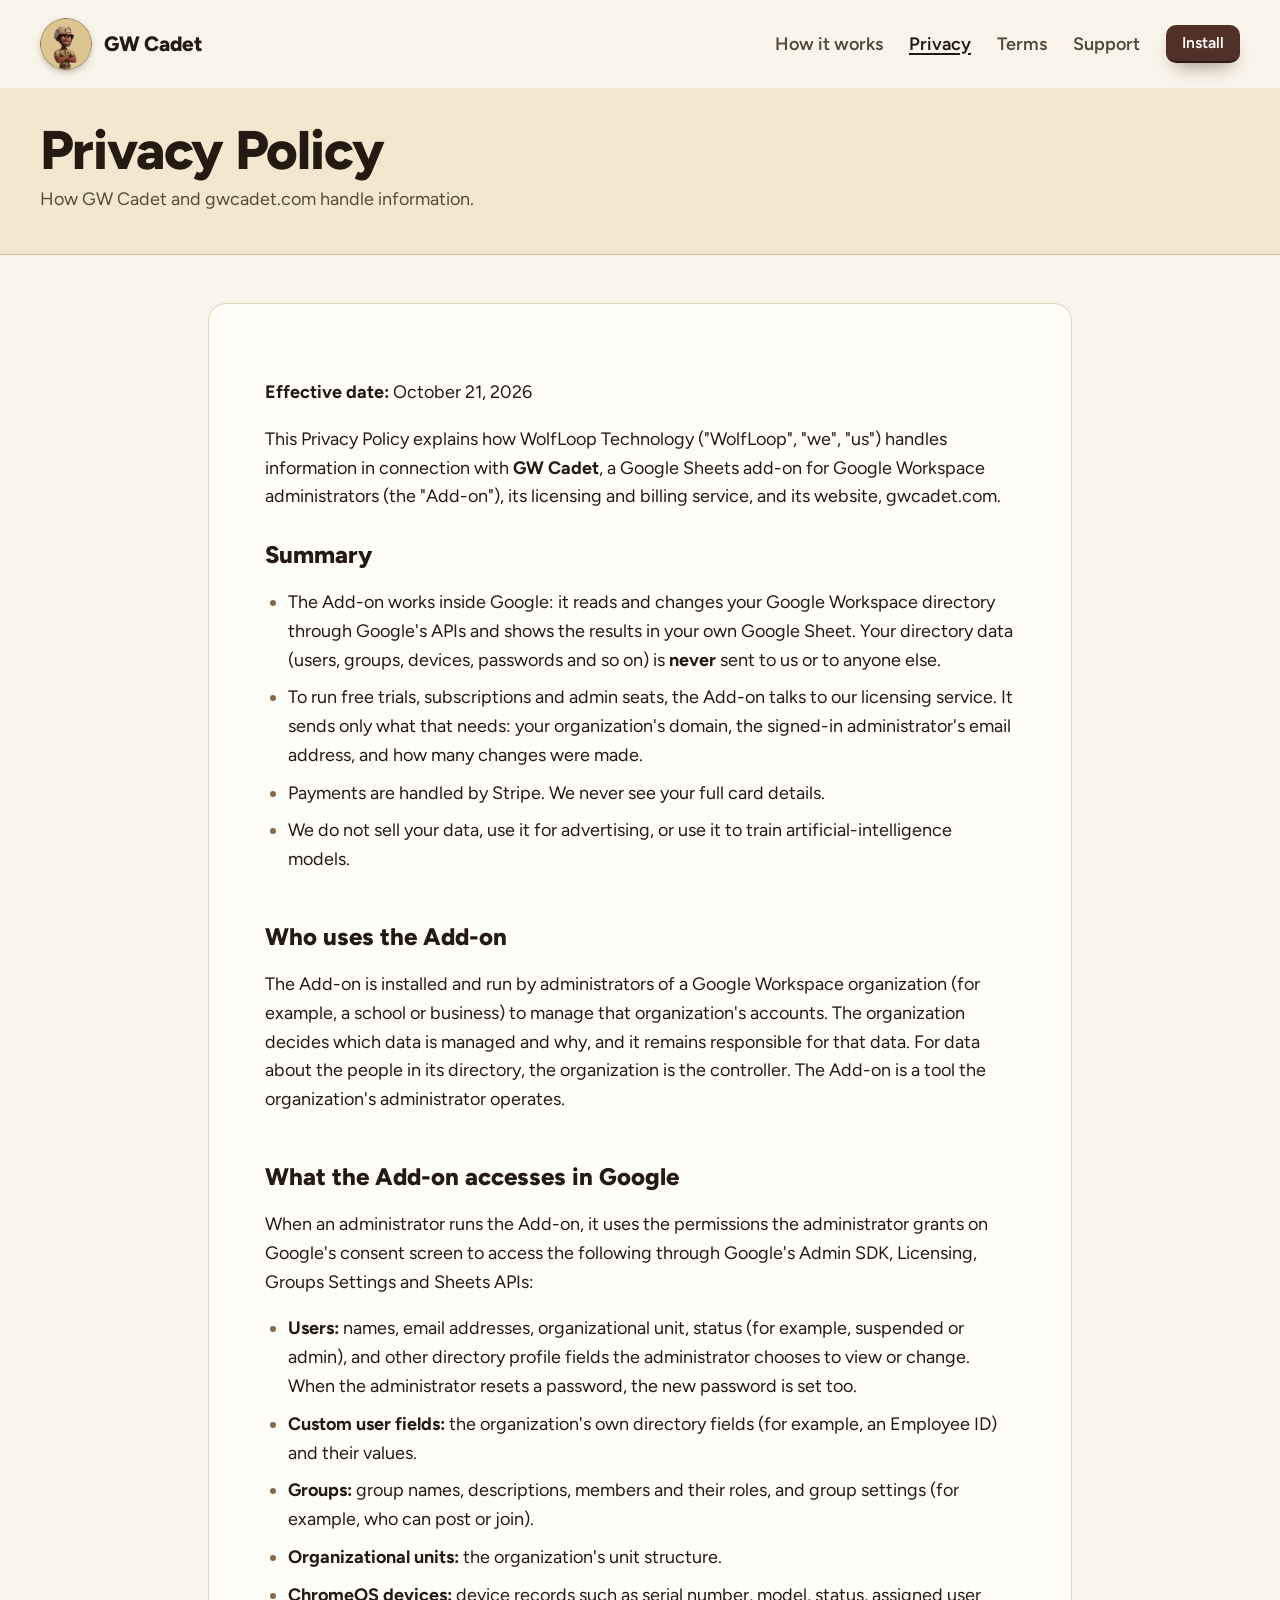
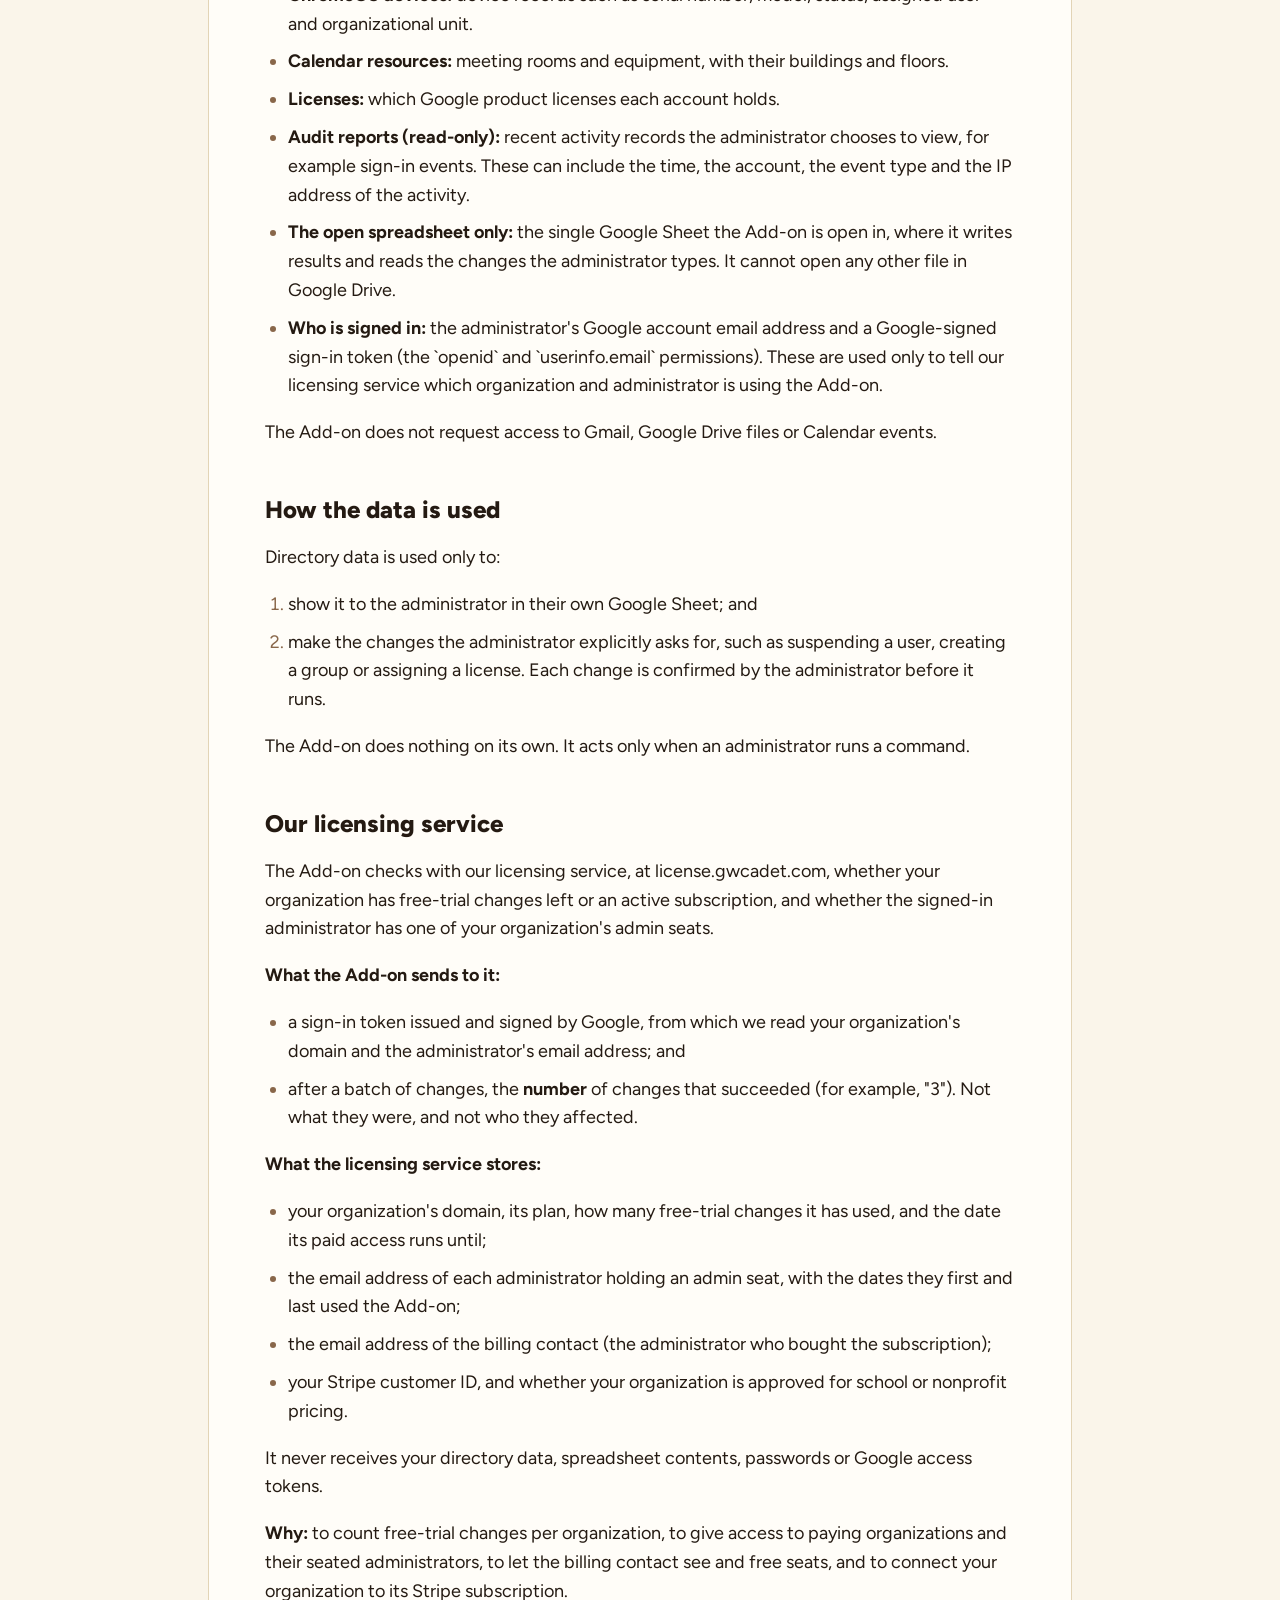
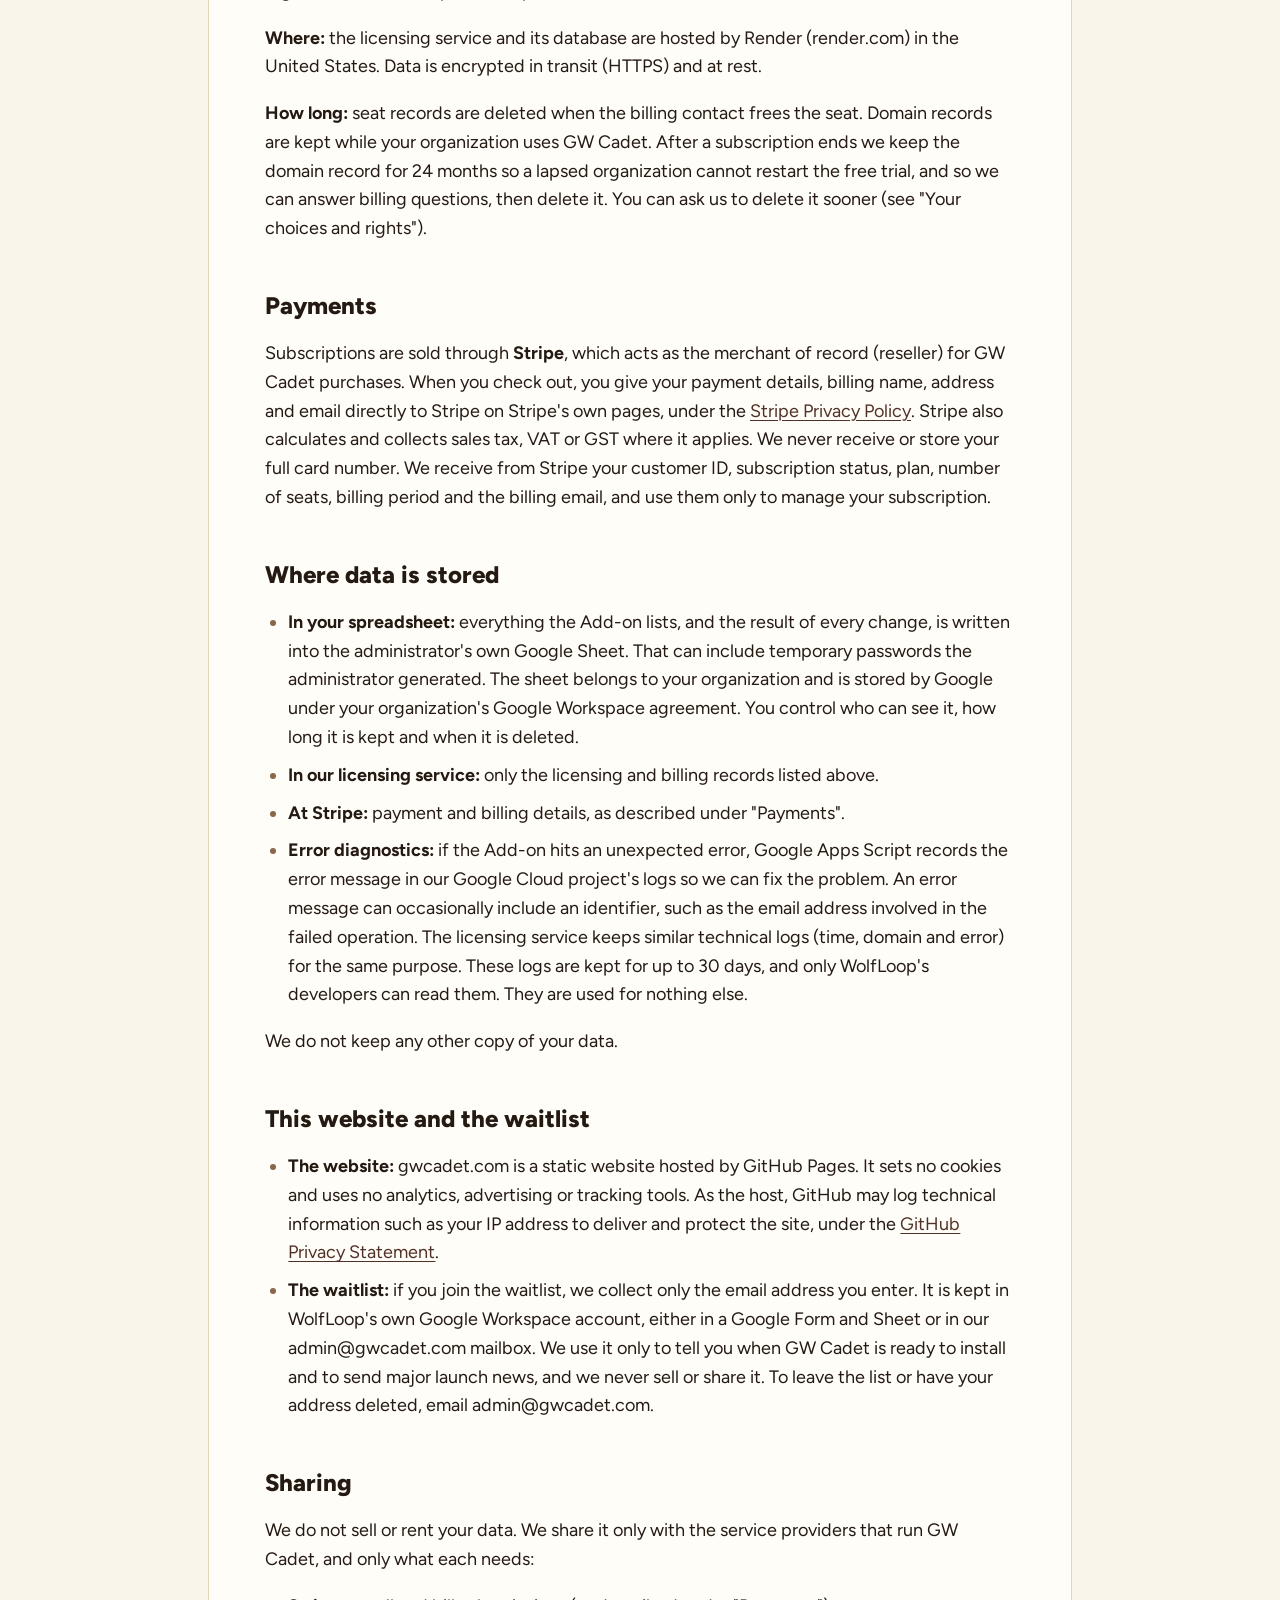
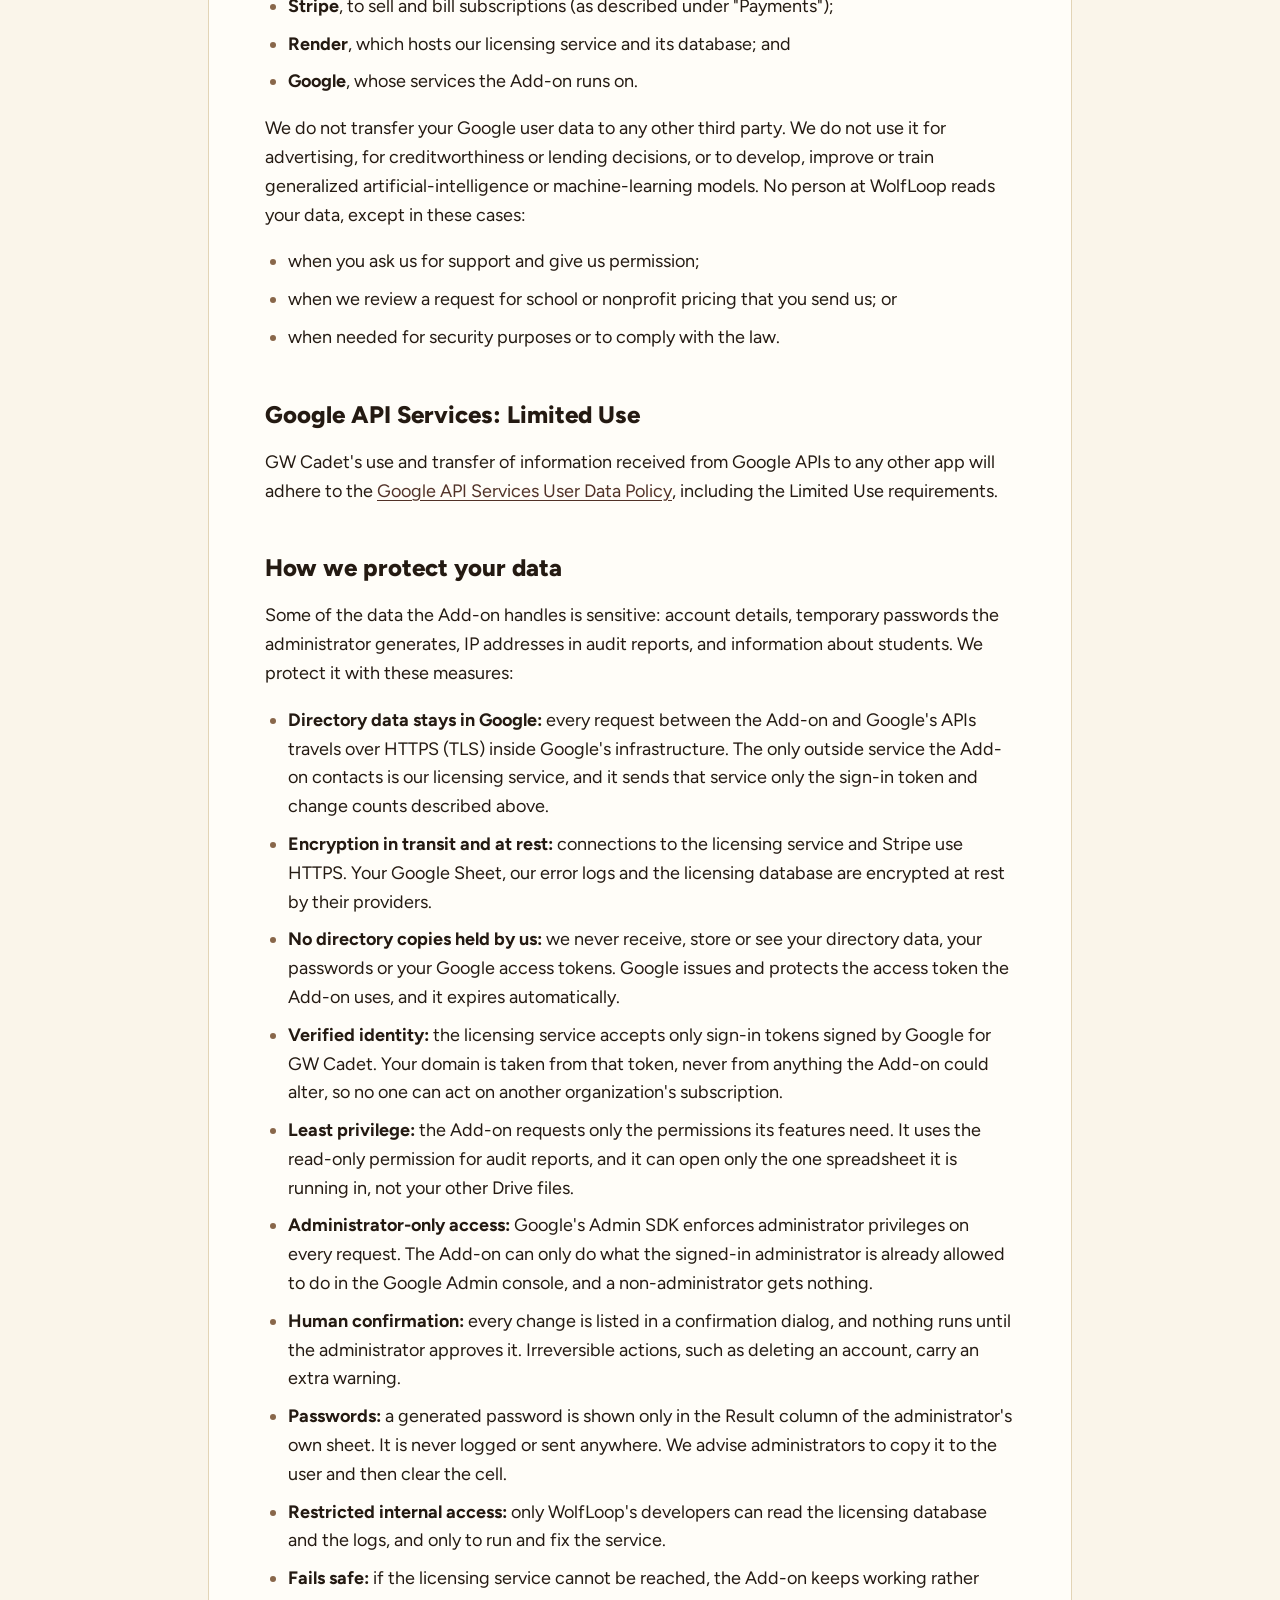
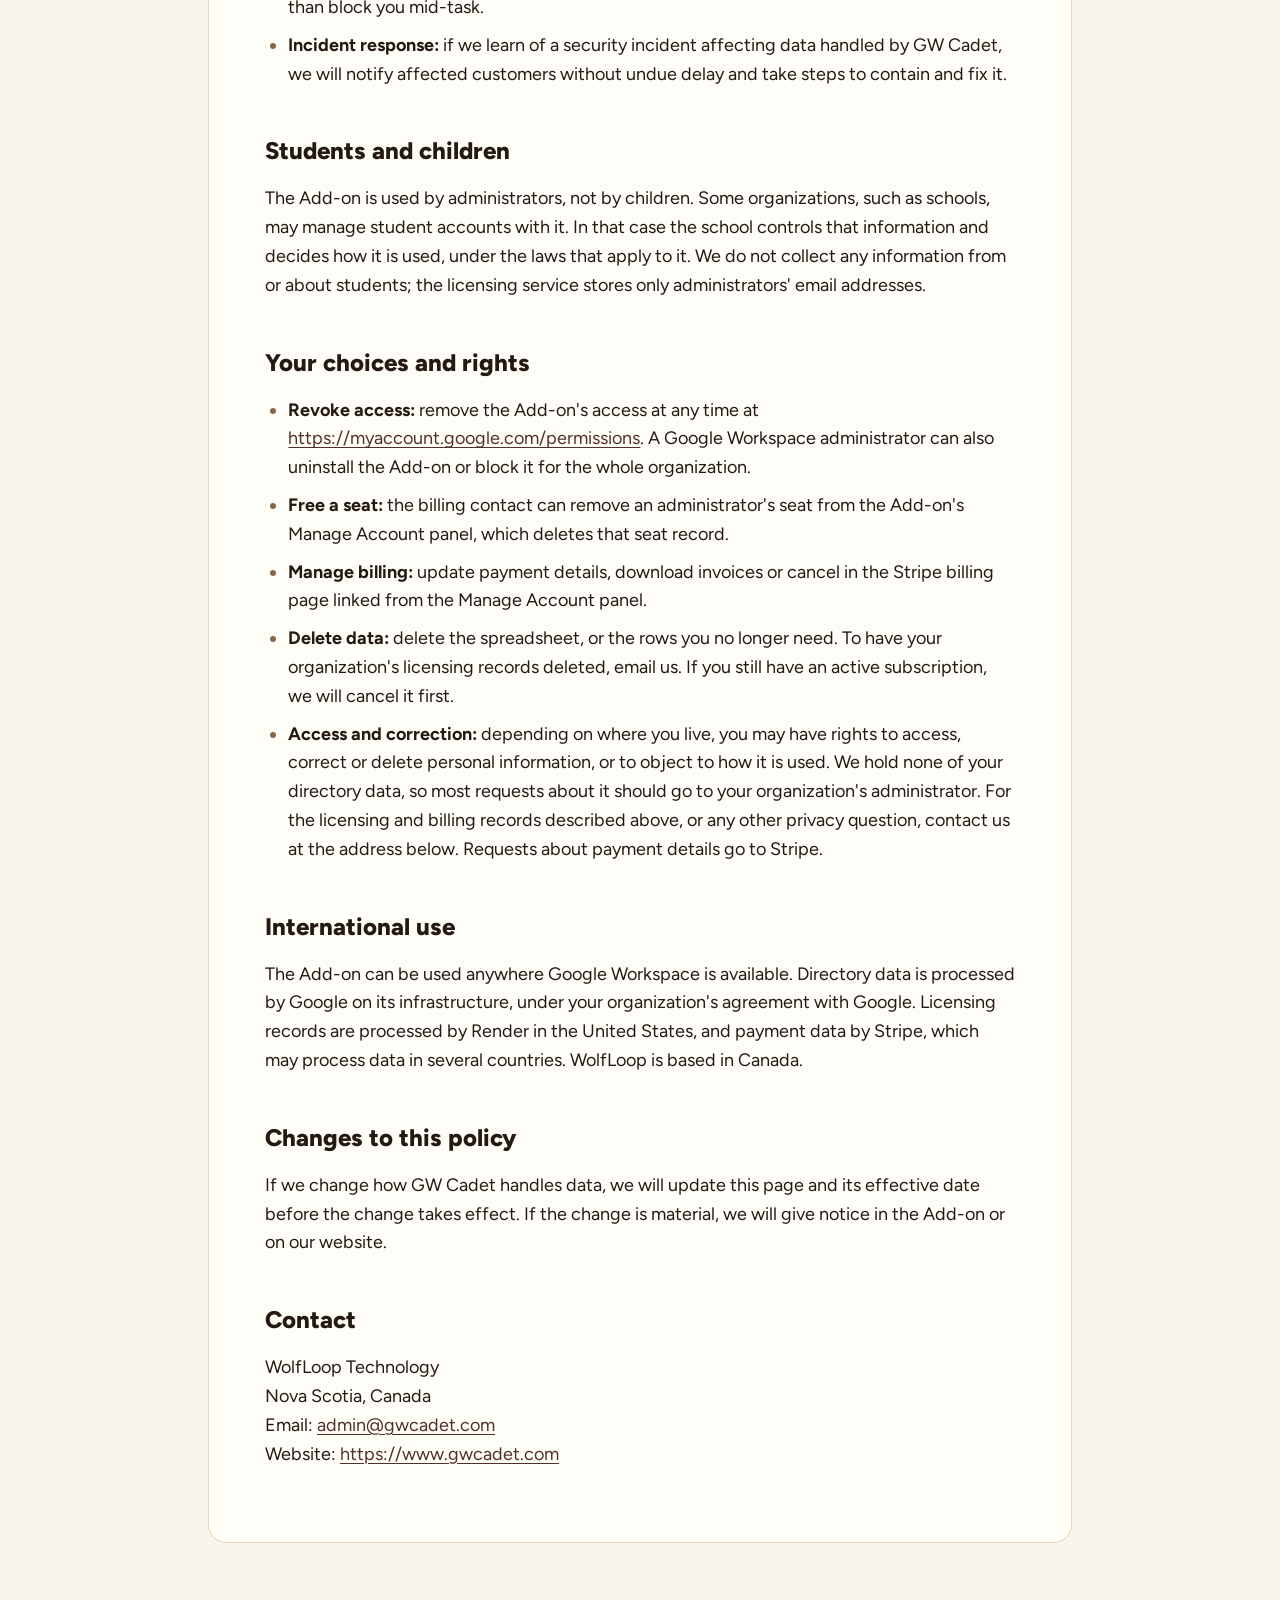
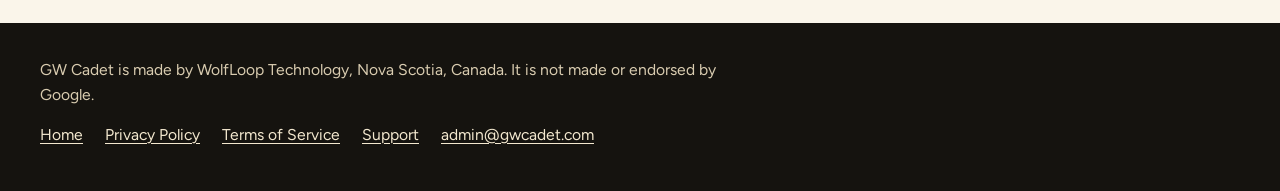
==== commit 9a0ba97e: "GW Cadet is live: replace the waitlist with Marketplace install buttons Co-Authored-By: Claude Opus " ====
--- a/privacy/index.html
+++ b/privacy/index.html
@@ -23,7 +23,7 @@
         <li><a href="/privacy/" aria-current="page">Privacy</a></li>
         <li><a href="/terms/">Terms</a></li>
         <li><a href="/support/">Support</a></li>
-        <li class="cta"><a class="btn small" href="/#waitlist">Join the waitlist</a></li>
+        <li class="cta"><a class="btn small" href="https://workspace.google.com/marketplace/app/gw_cadet/72688054574">Install</a></li>
       </ul>
     </nav>
   </div>
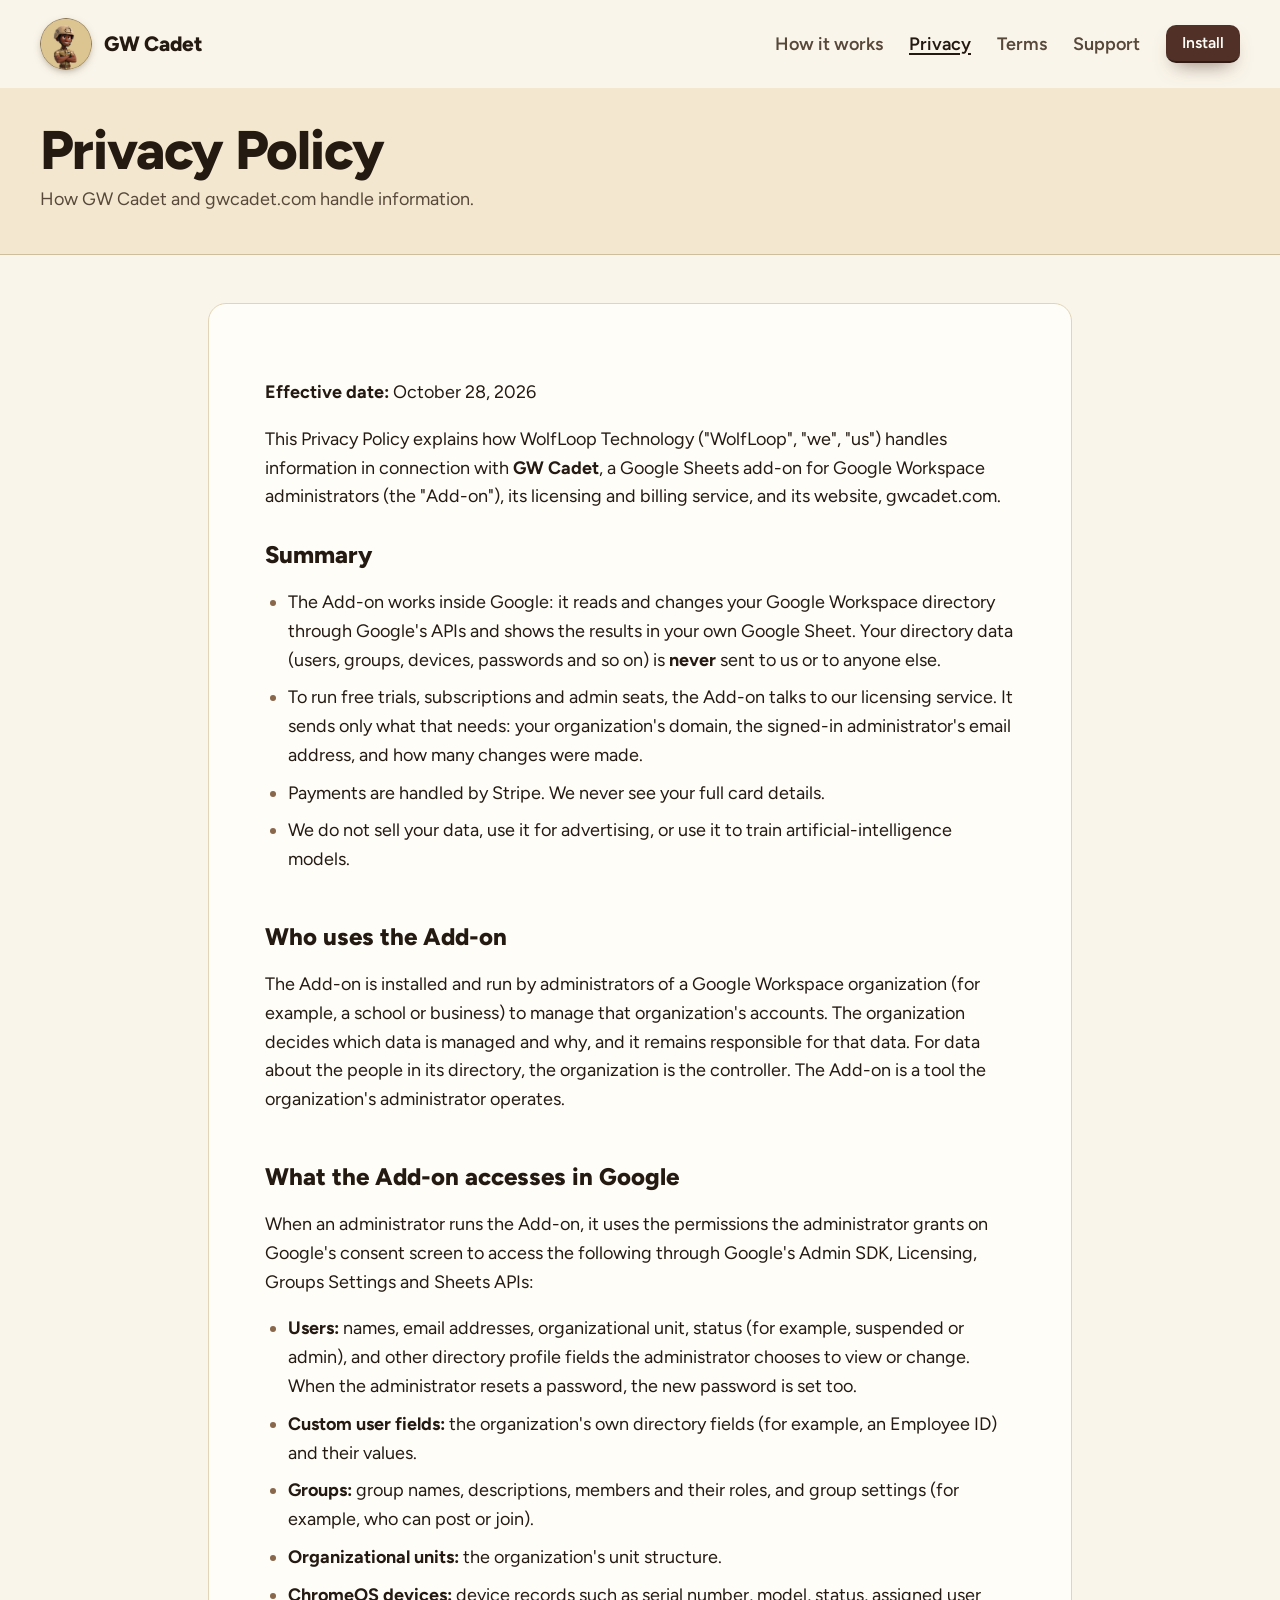
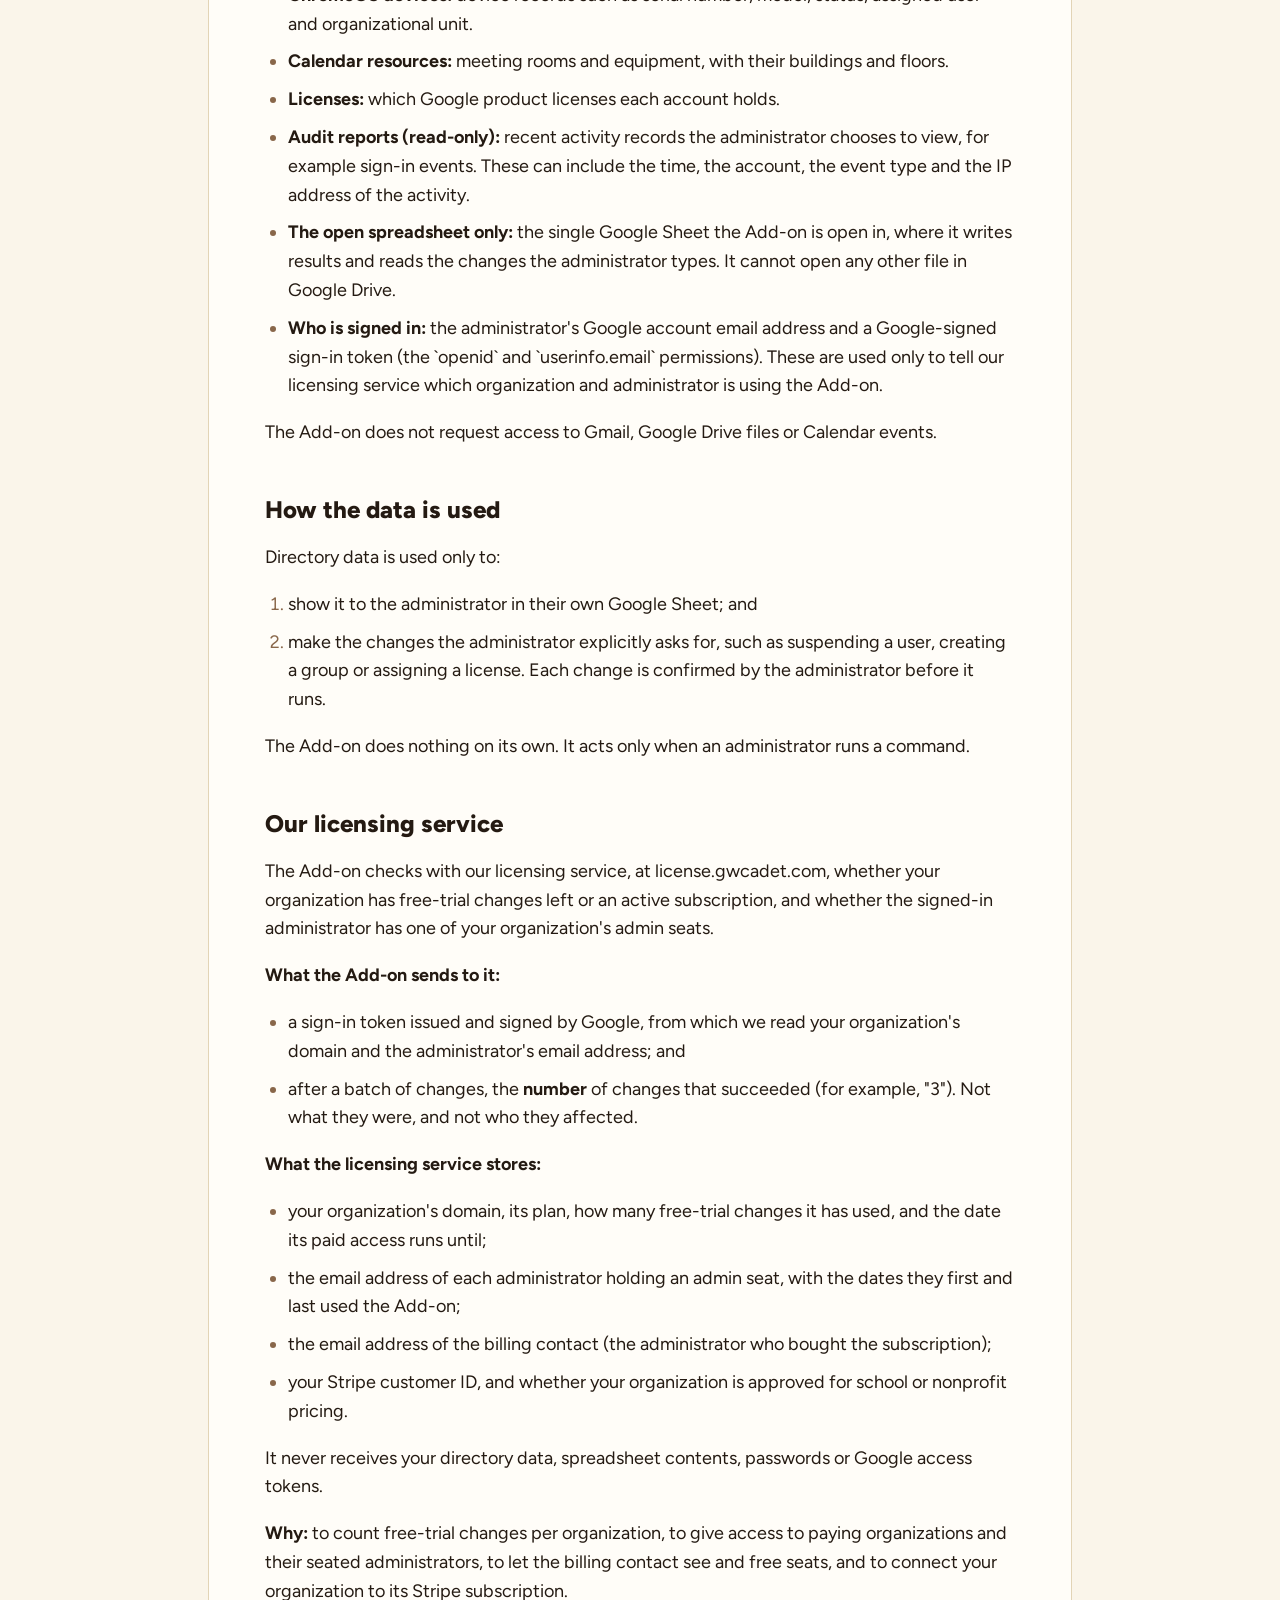
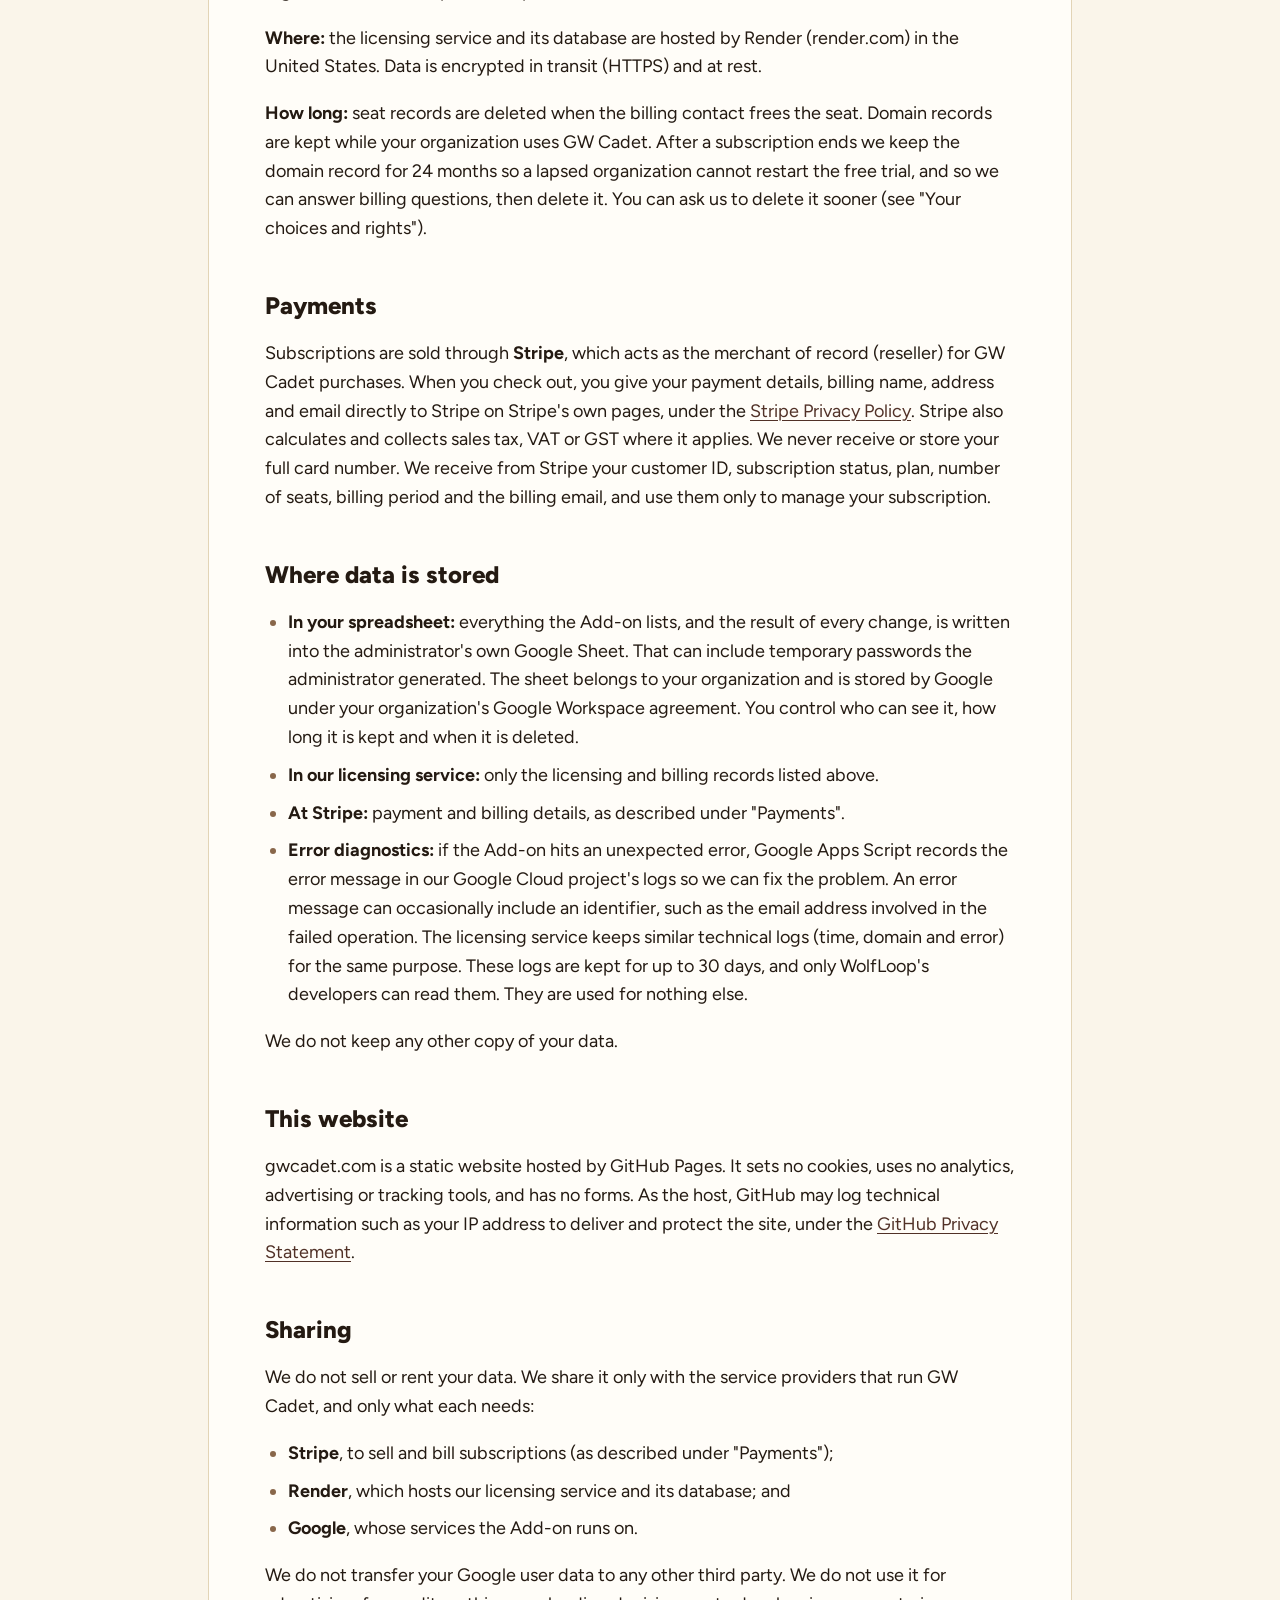
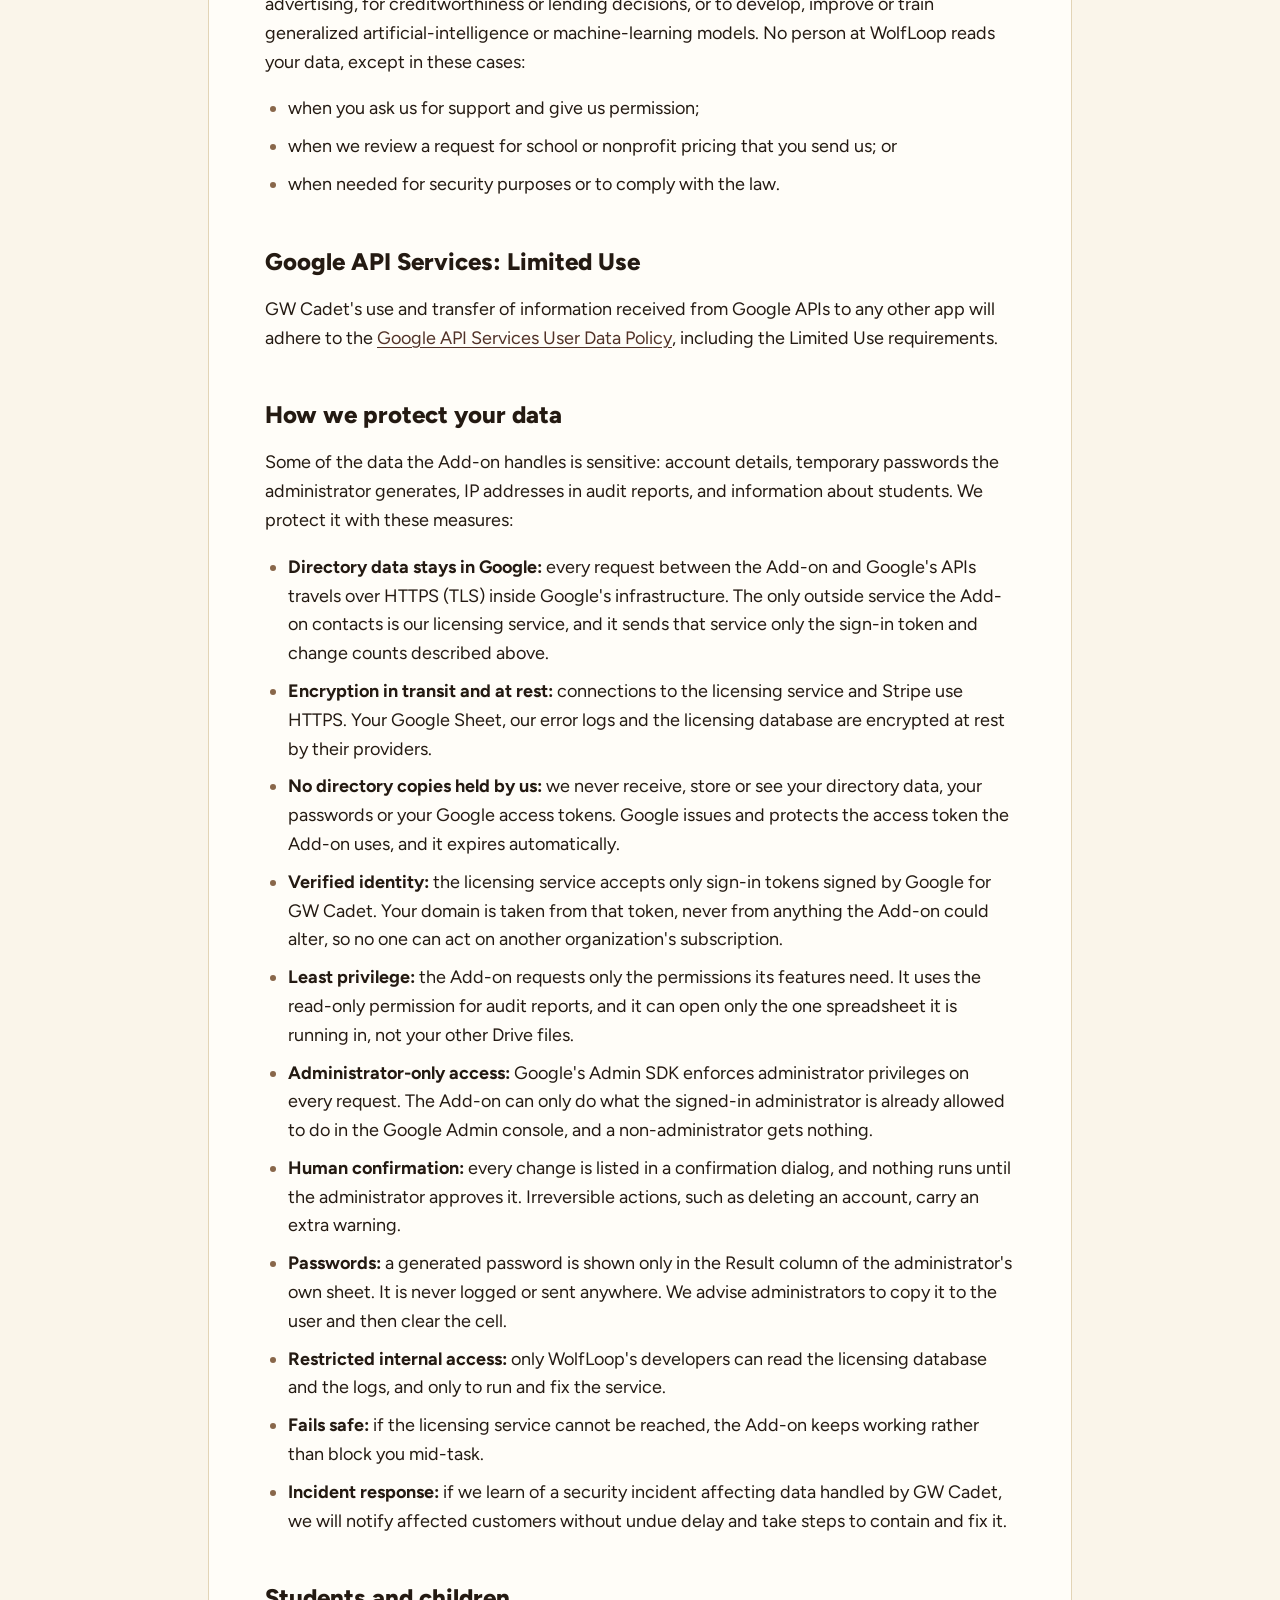
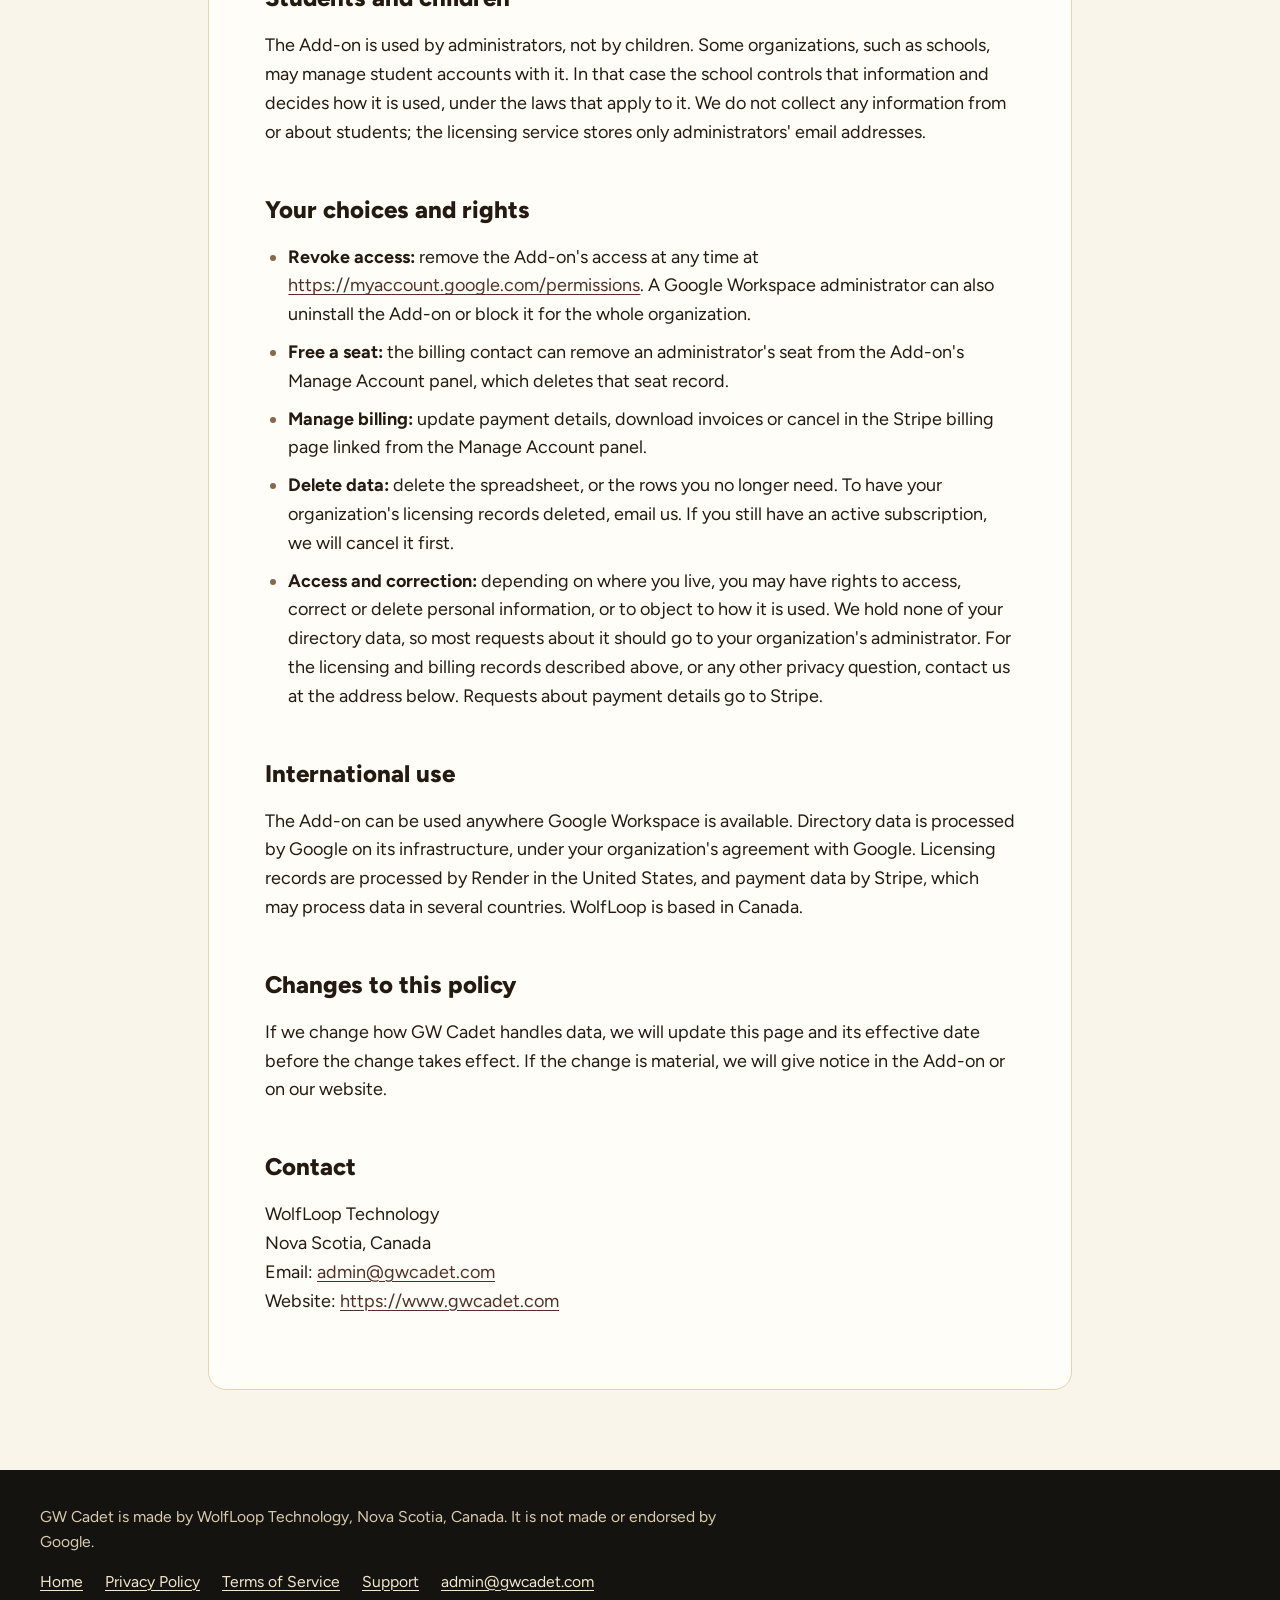
==== commit 38154a09: "Privacy policy: remove the waitlist now that the site has no forms; drop the waitlist script Co-Auth" ====
--- a/privacy/index.html
+++ b/privacy/index.html
@@ -23,7 +23,7 @@
         <li><a href="/privacy/" aria-current="page">Privacy</a></li>
         <li><a href="/terms/">Terms</a></li>
         <li><a href="/support/">Support</a></li>
-        <li class="cta"><a class="btn small" href="https://workspace.google.com/marketplace/app/gw_cadet/72688054574">Install</a></li>
+        <li class="cta"><a class="btn small" href="https://workspace.google.com/marketplace/app/gw_cadet/72688054574" target="_blank" rel="noopener">Install</a></li>
       </ul>
     </nav>
   </div>
@@ -38,7 +38,7 @@
   <div class="legal-body">
     <div class="wrap">
       <article>
-<p><strong>Effective date:</strong> October 21, 2026</p>
+<p><strong>Effective date:</strong> October 28, 2026</p>
 <p>This Privacy Policy explains how WolfLoop Technology (&quot;WolfLoop&quot;, &quot;we&quot;, &quot;us&quot;) handles information in connection with <strong>GW Cadet</strong>, a Google Sheets add-on for Google Workspace administrators (the &quot;Add-on&quot;), its licensing and billing service, and its website, gwcadet.com.</p>
 <h2>Summary</h2>
 <ul><li>The Add-on works inside Google: it reads and changes your Google Workspace directory through Google's APIs and shows the results in your own Google Sheet. Your directory data (users, groups, devices, passwords and so on) is <strong>never</strong> sent to us or to anyone else.</li><li>To run free trials, subscriptions and admin seats, the Add-on talks to our licensing service. It sends only what that needs: your organization's domain, the signed-in administrator's email address, and how many changes were made.</li><li>Payments are handled by Stripe. We never see your full card details.</li><li>We do not sell your data, use it for advertising, or use it to train artificial-intelligence models.</li></ul>
@@ -67,8 +67,8 @@
 <h2>Where data is stored</h2>
 <ul><li><strong>In your spreadsheet:</strong> everything the Add-on lists, and the result of every change, is written into the administrator's own Google Sheet. That can include temporary passwords the administrator generated. The sheet belongs to your organization and is stored by Google under your organization's Google Workspace agreement. You control who can see it, how long it is kept and when it is deleted.</li><li><strong>In our licensing service:</strong> only the licensing and billing records listed above.</li><li><strong>At Stripe:</strong> payment and billing details, as described under &quot;Payments&quot;.</li><li><strong>Error diagnostics:</strong> if the Add-on hits an unexpected error, Google Apps Script records the error message in our Google Cloud project's logs so we can fix the problem. An error message can occasionally include an identifier, such as the email address involved in the failed operation. The licensing service keeps similar technical logs (time, domain and error) for the same purpose. These logs are kept for up to 30 days, and only WolfLoop's developers can read them. They are used for nothing else.</li></ul>
 <p>We do not keep any other copy of your data.</p>
-<h2>This website and the waitlist</h2>
-<ul><li><strong>The website:</strong> gwcadet.com is a static website hosted by GitHub Pages. It sets no cookies and uses no analytics, advertising or tracking tools. As the host, GitHub may log technical information such as your IP address to deliver and protect the site, under the <a href="https://docs.github.com/en/site-policy/privacy-policies/github-general-privacy-statement">GitHub Privacy Statement</a>.</li><li><strong>The waitlist:</strong> if you join the waitlist, we collect only the email address you enter. It is kept in WolfLoop's own Google Workspace account, either in a Google Form and Sheet or in our admin@gwcadet.com mailbox. We use it only to tell you when GW Cadet is ready to install and to send major launch news, and we never sell or share it. To leave the list or have your address deleted, email admin@gwcadet.com.</li></ul>
+<h2>This website</h2>
+<p>gwcadet.com is a static website hosted by GitHub Pages. It sets no cookies, uses no analytics, advertising or tracking tools, and has no forms. As the host, GitHub may log technical information such as your IP address to deliver and protect the site, under the <a href="https://docs.github.com/en/site-policy/privacy-policies/github-general-privacy-statement">GitHub Privacy Statement</a>.</p>
 <h2>Sharing</h2>
 <p>We do not sell or rent your data. We share it only with the service providers that run GW Cadet, and only what each needs:</p>
 <ul><li><strong>Stripe</strong>, to sell and bill subscriptions (as described under &quot;Payments&quot;);</li><li><strong>Render</strong>, which hosts our licensing service and its database; and</li><li><strong>Google</strong>, whose services the Add-on runs on.</li></ul>
